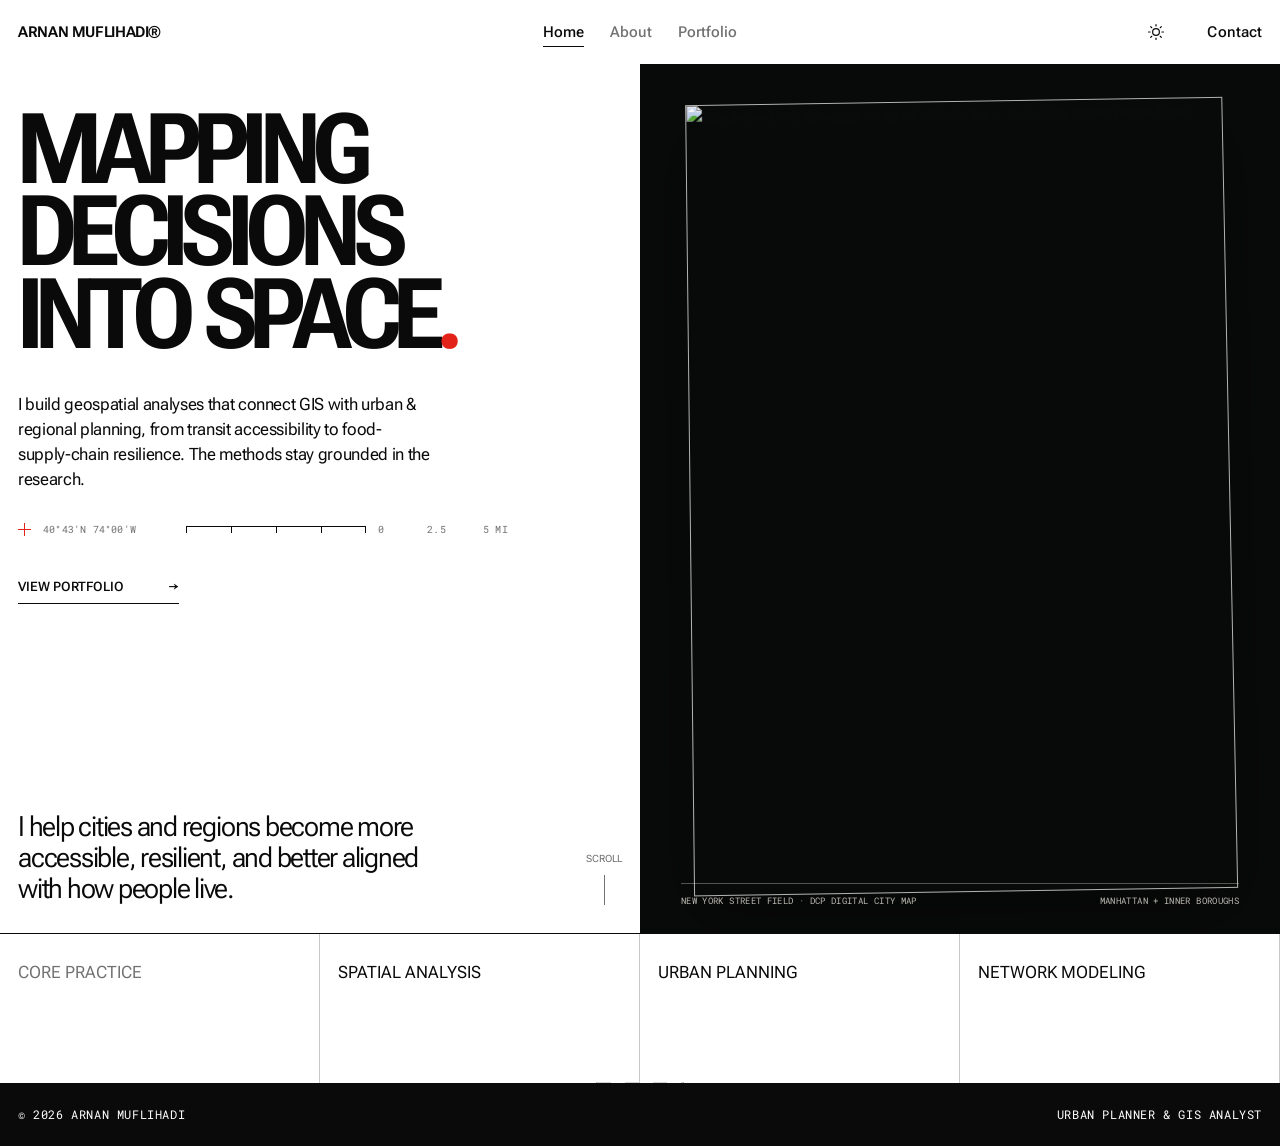
==== index.html @ 2a1d24e2 "Add evidence-led AlphaEarth food case study" ====
<!DOCTYPE html>
<html lang="en" data-theme="light">
<head>
<meta charset="UTF-8">
<meta name="viewport" content="width=device-width, initial-scale=1.0">
<title>Arnan Muflihadi, Urban Planner & GIS Analyst</title>
<meta name="description" content="Portfolio of GIS & spatial analysis for urban and regional planning, transit accessibility, food-supply-chain resilience, and road-network modeling.">
<link rel="preconnect" href="https://fonts.googleapis.com">
<link rel="preconnect" href="https://fonts.gstatic.com" crossorigin>
<link href="https://fonts.googleapis.com/css2?family=Roboto+Flex:opsz,wght@8..144,300..800&family=Roboto+Mono:wght@400;500&family=Material+Symbols+Rounded:opsz,wght,FILL,GRAD@20..48,400,0,0&display=swap" rel="stylesheet">
<script src="assets/js/theme-init.js?v=1"></script>
<link rel="stylesheet" href="assets/css/style.css?v=55">
<!-- Optional privacy-friendly analytics (no cookies). Uncomment and set your domain:
<script defer data-domain="YOURDOMAIN.com" src="https://plausible.io/js/script.js"></script>
GoatCounter alternative: <script data-goatcounter="https://YOURCODE.goatcounter.com/count" async src="//gc.zgo.at/count.js"></script>
-->
<link rel="icon" href="data:image/svg+xml,<svg xmlns='http://www.w3.org/2000/svg' viewBox='0 0 100 100'><rect width='100' height='100' rx='20' fill='%230c0c0d'/><circle cx='50' cy='50' r='16' fill='%23f4f4f3'/></svg>">
<link rel="icon" type="image/png" sizes="32x32" href="assets/favicon-32.png">
<link rel="apple-touch-icon" href="assets/apple-touch-icon.png">
<meta property="og:type" content="website">
<meta property="og:title" content="Arnan Muflihadi, Urban Planner &amp; GIS Analyst">
<meta property="og:description" content="Portfolio of GIS &amp; spatial analysis for urban and regional planning, transit accessibility, food-supply-chain resilience, and road-network modeling.">
<meta property="og:url" content="https://arnanmuflihadi.github.io/">
<meta property="og:image" content="https://arnanmuflihadi.github.io/assets/img/profile.jpg">
<meta name="twitter:card" content="summary_large_image">
<meta name="twitter:title" content="Arnan Muflihadi, Urban Planner &amp; GIS Analyst">
<meta name="twitter:description" content="Portfolio of GIS &amp; spatial analysis for urban and regional planning, transit accessibility, food-supply-chain resilience, and road-network modeling.">
<meta name="twitter:image" content="https://arnanmuflihadi.github.io/assets/img/profile.jpg">
</head>
<body class="editorial-home">
<a class="skip-link" href="#main">Skip to content</a>

<!-- ============ NAV ============ -->
<nav class="nav">
  <div class="nav__links">
    <a href="index.html" aria-current="page">Home</a>
    <a href="about.html">About</a>
    <a href="portfolio.html">Portfolio</a>
    <a href="contact.html">Contact</a>
    <button class="theme-toggle" data-theme-toggle aria-label="Toggle theme">
      <svg class="sun" viewBox="0 0 24 24" fill="none" stroke="currentColor" stroke-width="1.6"><circle cx="12" cy="12" r="4.5"/><path d="M12 2v2M12 20v2M2 12h2M20 12h2M4.9 4.9l1.4 1.4M17.7 17.7l1.4 1.4M19.1 4.9l-1.4 1.4M6.3 17.7l-1.4 1.4" stroke-linecap="round"/></svg>
      <svg class="moon" viewBox="0 0 24 24" fill="none" stroke="currentColor" stroke-width="1.6"><path d="M21 12.8A8.5 8.5 0 1 1 11.2 3a6.6 6.6 0 0 0 9.8 9.8z" stroke-linejoin="round"/></svg>
    </button>
  </div>
  <button class="nav__burger" aria-label="Menu" aria-expanded="false"><span></span><span></span><span></span></button>
</nav>

<!-- ============ HERO ============ -->
<main id="main" tabindex="-1">
  <header class="editorial-hero">
    <div class="editorial-hero__copy">
      <h1 aria-label="Mapping decisions into space">
        <span class="line-mask"><span>Mapping</span></span>
        <span class="line-mask"><span>decisions</span></span>
        <span class="line-mask"><span>into space<i>.</i></span></span>
      </h1>

      <p class="editorial-hero__intro reveal">I build geospatial analyses that connect GIS with urban &amp; regional planning, from transit accessibility to food-supply-chain resilience. The methods stay grounded in the research.</p>

      <div class="editorial-hero__meta reveal" aria-label="Location and map scale">
        <span class="editorial-hero__cross" aria-hidden="true"></span>
        <span>40°43′N 74°00′W</span>
        <span class="editorial-hero__scale" aria-hidden="true"><i></i><i></i><i></i><i></i></span>
        <span>0&nbsp;&nbsp;&nbsp;&nbsp;&nbsp;&nbsp;&nbsp;2.5&nbsp;&nbsp;&nbsp;&nbsp;&nbsp;&nbsp;5 mi</span>
      </div>

      <a href="portfolio.html" class="editorial-link reveal"><span>View portfolio</span><span aria-hidden="true">→</span></a>

      <p class="editorial-hero__statement reveal">I help cities and regions become more accessible, resilient, and better aligned with how people live.</p>
      <span class="editorial-hero__scroll" aria-hidden="true">Scroll<i></i></span>
    </div>

    <figure class="editorial-hero__media" data-parallax-media data-city-map-stage>
      <div class="city-map-frame">
        <img src="assets/img/maps/city-grid.svg" alt="Black-and-white vector map of official New York City street centerlines">
      </div>
      <figcaption><span>New York street field · DCP Digital City Map</span><span>Manhattan + inner boroughs</span></figcaption>
    </figure>
  </header>

  <section class="practice-strip" aria-label="Core practice">
    <span>Core practice</span>
    <span>Spatial analysis</span>
    <span>Urban planning</span>
    <span>Network modeling</span>
  </section>
</main>

<footer class="foot">
  <span>© <span data-year>2026</span> Arnan Muflihadi</span>
  <span>Urban Planner &amp; GIS Analyst</span>
</footer>

<script src="assets/js/main.js?v=18"></script>
</body>
</html>
---- assets/css/style.css ----
@import url("./variables.css?v=3");

/* ============================================================
   ARNAN MUFLIHADI — GEOSPATIAL PORTFOLIO
   Material 3 Expressive · vibrant project palette
   ============================================================ */

/* Design tokens live in variables.css so project accents can be reused across pages. */

/* ---------- Reset ---------- */
*, *::before, *::after { box-sizing: border-box; margin: 0; padding: 0; }
html { scroll-behavior: smooth; -webkit-text-size-adjust: 100%; }
@media (prefers-reduced-motion: reduce) { html { scroll-behavior: auto; } }

body {
  font-family: var(--font-sans);
  background: var(--paper);
  color: var(--ink);
  line-height: 1.6;
  font-size: 17px;
  font-optical-sizing: auto;
  -webkit-font-smoothing: antialiased;
  text-rendering: optimizeLegibility;
  transition: background .5s var(--emph), color .5s var(--emph);
  overflow-x: hidden;
  position: relative;
}

/* ---------- Global topographic background (theme-aware mask) ---------- */
body::before {
  content: ""; position: fixed; inset: 0; z-index: -1; pointer-events: none;
  background-color: var(--ink); opacity: .04;
  -webkit-mask: url("../img/topo.svg") center / cover no-repeat;
          mask: url("../img/topo.svg") center / cover no-repeat;
}

img { max-width: 100%; display: block; }
a { color: inherit; text-decoration: none; }
::selection { background: var(--accent); color: var(--on-accent); }

/* Material Symbols helper */
.ms {
  font-family: "Material Symbols Rounded"; font-weight: normal; font-style: normal;
  line-height: 1; letter-spacing: normal; text-transform: none; white-space: nowrap;
  display: inline-block; direction: ltr; -webkit-font-smoothing: antialiased;
  font-feature-settings: 'liga'; vertical-align: middle;
  font-variation-settings: 'FILL' 0, 'wght' 400, 'opsz' 24;
}

/* ---------- Layout helpers ---------- */
.wrap { max-width: var(--maxw); margin-inline: auto; padding-inline: var(--gutter); }
.section { padding-block: clamp(72px, 11vw, 160px); }
.divider { border: 0; border-top: 1px solid var(--line); }

/* ---------- Type ---------- */
h1, h2, h3, h4 { font-family: var(--font-display); font-weight: 700; line-height: 1.04; letter-spacing: -0.02em; font-optical-sizing: auto; }
.label {
  font-family: var(--font-mono);
  font-size: 12px; font-weight: 500;
  letter-spacing: .16em; text-transform: uppercase;
  color: var(--muted);
}
.section-head { display: flex; align-items: baseline; gap: 18px; margin-bottom: clamp(32px, 5vw, 64px); }
.section-head .idx { font-family: var(--font-mono); font-size: 13px; color: var(--accent-ink); padding-top: .5em; }
.section-title { font-size: clamp(32px, 5vw, 58px); flex: 1; letter-spacing: -0.025em; }

/* ---------- Buttons (M3) ---------- */
.btn {
  display: inline-flex; align-items: center; gap: 9px;
  font-family: var(--font-sans); font-size: 14px; font-weight: 600; letter-spacing: .01em;
  padding: 13px 24px; border-radius: var(--r-full);
  border: 1px solid transparent;
  background: var(--ink); color: var(--paper);
  cursor: pointer;
  transition: transform .35s var(--spring), background .3s var(--emph), color .3s, box-shadow .35s var(--emph), border-color .3s;
  will-change: transform;
}
.btn:hover { box-shadow: var(--e2); transform: translateY(-1px); }
.btn:active { transform: scale(.96); }
.btn .ms { font-size: 19px; }
.btn--ghost { background: transparent; color: var(--ink); border-color: var(--outline); }
.btn--ghost:hover,
.btn--ghost:focus-visible {
  background: var(--accent-soft);
  border-color: color-mix(in srgb, var(--accent) 45%, var(--outline));
  color: var(--accent-ink);
}
.btn--accent { background: var(--accent); color: var(--on-accent); }
.btn--accent:hover { background: var(--accent); filter: brightness(1.05); }
.btn .arrow { transition: transform .4s var(--spring); }
.btn:hover .arrow { transform: translateX(4px); }

.skip-link {
  position: absolute; top: -60px; left: 12px; z-index: 200;
  background: var(--ink); color: var(--paper);
  padding: 12px 20px; border-radius: var(--r-s);
  font-family: var(--font-sans); font-size: 14px; font-weight: 600;
  transition: top .2s var(--emph);
}
.skip-link:focus { top: 12px; }
.sr-only {
  position: absolute !important;
  width: 1px !important;
  height: 1px !important;
  padding: 0 !important;
  margin: -1px !important;
  overflow: hidden !important;
  clip: rect(0, 0, 0, 0) !important;
  white-space: nowrap !important;
  border: 0 !important;
}

/* ============================================================
   NAVBAR — floating pill app bar
   ============================================================ */
.nav {
  position: fixed; top: 0; left: 0; right: 0; z-index: 100;
  display: flex; align-items: center; justify-content: center;
  padding: 14px var(--gutter);
  transition: padding .4s var(--emph);
  pointer-events: none;
}
.nav__links {
  pointer-events: auto;
  display: flex; align-items: center; gap: 4px;
  padding: 6px;
  background: color-mix(in srgb, var(--surface) 82%, transparent);
  backdrop-filter: saturate(180%) blur(16px);
  -webkit-backdrop-filter: saturate(180%) blur(16px);
  border: 1px solid var(--line-soft);
  border-radius: var(--r-full);
  box-shadow: var(--e1);
  transition: box-shadow .4s var(--emph), background .4s var(--emph);
}
.nav.scrolled .nav__links { box-shadow: var(--e2); }
.nav__links a {
  font-family: var(--font-sans); font-size: 13.5px; font-weight: 500; letter-spacing: .005em;
  color: var(--ink-soft); padding: 9px 16px; border-radius: var(--r-full);
  display: inline-flex; align-items: center; min-height: 44px;
  transition: background .25s var(--emph), color .25s;
}
.nav__links a:hover { background: var(--sc-high); color: var(--ink); }
.nav__links a[aria-current="page"] { background: var(--accent-soft); color: var(--accent-ink); }

.theme-toggle {
  pointer-events: auto;
  width: 44px; height: 44px; border-radius: var(--r-full);
  border: 0; background: transparent; color: var(--ink);
  display: grid; place-items: center; cursor: pointer; margin-left: 2px;
  transition: transform .5s var(--spring), background .3s;
}
.theme-toggle:hover { background: transparent; transform: none; }
.theme-toggle svg { transition: transform .45s var(--ease); }
.theme-toggle:hover svg { transform: rotate(18deg); }
.theme-toggle svg { width: 18px; height: 18px; }
.theme-toggle .moon { display: none; }
[data-theme="dark"] .theme-toggle .sun { display: none; }
[data-theme="dark"] .theme-toggle .moon { display: block; }

.nav__burger { pointer-events: auto; display: none; flex-direction: column; gap: 5px; background: var(--surface); border: 1px solid var(--line-soft); border-radius: var(--r-full); cursor: pointer; padding: 13px; box-shadow: var(--e1); }
.nav__burger span { width: 20px; height: 2px; border-radius: 2px; background: var(--ink); transition: transform .35s var(--emph), opacity .25s; }
.nav.open .nav__burger span:nth-child(1) { transform: translateY(7px) rotate(45deg); }
.nav.open .nav__burger span:nth-child(2) { opacity: 0; }
.nav.open .nav__burger span:nth-child(3) { transform: translateY(-7px) rotate(-45deg); }

/* ============================================================
   HERO
   ============================================================ */
.hero { position: relative; min-height: 100svh; display: flex; align-items: center; padding-top: clamp(112px, 16vh, 150px); padding-bottom: clamp(70px, 10vh, 110px); overflow: hidden; }
.hero__grid {
  position: absolute; inset: 0; z-index: 0; pointer-events: none;
  background-image:
    linear-gradient(var(--line-soft) 1px, transparent 1px),
    linear-gradient(90deg, var(--line-soft) 1px, transparent 1px);
  background-size: 64px 64px;
  -webkit-mask-image: radial-gradient(ellipse 90% 70% at 70% 40%, #000 30%, transparent 78%);
          mask-image: radial-gradient(ellipse 90% 70% at 70% 40%, #000 30%, transparent 78%);
}

/* ---------- Topographic contour accents (theme-aware via mask) ---------- */
.topo {
  position: absolute; inset: 0; z-index: 0; pointer-events: none;
  background-color: var(--ink);
  -webkit-mask: url("../img/topo.svg") center / cover no-repeat;
          mask: url("../img/topo.svg") center / cover no-repeat;
}
.hero__topo { opacity: .08; }
.cshero__topo { opacity: .07; }
.contact__topo { background-color: var(--accent); opacity: .10; }
.hero .wrap { position: relative; z-index: 1; width: 100%; }
.hero__coords { font-family: var(--font-mono); font-size: 12px; color: var(--muted); letter-spacing: .06em; margin-bottom: 22px; display: flex; gap: 18px; flex-wrap: wrap; align-items: center; }
.hero__coords .ms { font-size: 16px; color: var(--accent-ink); }
.hero h1 { font-size: clamp(42px, 7.6vw, 108px); letter-spacing: -0.035em; line-height: 1; }
.hero h1 em { font-style: normal; color: var(--accent-ink); }
.hero__sub { max-width: 58ch; margin-top: 26px; font-size: clamp(16px, 1.7vw, 20px); color: var(--ink-soft); line-height: 1.55; }
.hero__roles { margin-top: 28px; display: flex; flex-wrap: wrap; gap: 10px; }
.tag {
  font-family: var(--font-mono); font-size: 12px; letter-spacing: .02em;
  padding: 8px 15px; border: 1px solid var(--outline); border-radius: var(--r-full); color: var(--ink-soft);
  background: color-mix(in srgb, var(--surface) 50%, transparent);
  transition: border-color .3s, color .3s, background .3s;
}
.tag:hover { border-color: var(--accent); color: var(--accent-ink); background: var(--accent-soft); }
.hero__cta { margin-top: 34px; display: flex; gap: 14px; flex-wrap: wrap; align-items: center; }

/* urban-planning motif: north arrow + scale bar */
.hero__plan { display: flex; align-items: center; gap: 22px; margin-top: 40px; color: var(--muted); }
.hero__north { display: flex; flex-direction: column; align-items: center; gap: 4px; font-family: var(--font-mono); font-size: 10px; letter-spacing: .2em; color: var(--ink-soft); }
.hero__north .ms { font-size: 22px; color: var(--accent-ink); }
.hero__scalebar { display: flex; flex-direction: column; gap: 5px; }
.hero__scalebar .bar { width: 132px; height: 7px; border: 1px solid var(--outline); background-image: repeating-linear-gradient(90deg, var(--ink) 0 22px, transparent 22px 44px); }
.hero__scalebar .ticks { display: flex; justify-content: space-between; font-family: var(--font-mono); font-size: 9.5px; letter-spacing: .08em; color: var(--muted); }

.hero__scroll { position: absolute; bottom: 30px; left: var(--gutter); font-family: var(--font-mono); font-size: 11px; letter-spacing: .2em; color: var(--muted); text-transform: uppercase; display: flex; align-items: center; gap: 10px; z-index: 1; }
.hero__scroll .line { width: 40px; height: 1px; background: var(--muted); position: relative; overflow: hidden; }
.hero__scroll .line::after { content:""; position:absolute; inset:0; background: var(--accent); transform: translateX(-100%); animation: slide 2.4s var(--ease) infinite; }
@keyframes slide { 50% { transform: translateX(0); } 100% { transform: translateX(100%); } }

/* ============================================================
   ABOUT / CV
   ============================================================ */
/* page hero (standalone pages — topo + accent kicker) */
.page-hero { position: relative; overflow: hidden; padding-top: clamp(120px, 16vh, 184px); padding-bottom: clamp(20px, 3.5vw, 40px); }
.page-hero .hero__grid, .page-hero .topo { z-index: 0; }
.page-hero > .wrap { position: relative; z-index: 1; }
.page-hero .label { display: inline-flex; align-items: center; gap: 8px; margin-bottom: 16px; }
.page-hero .label .ms { font-size: 16px; color: var(--accent-ink); }
.page-hero .section-title { font-size: clamp(40px, 7vw, 78px); }

/* About section sits transparent so the global topographic background shows through */
.about { background: transparent; padding-top: clamp(8px, 1.5vw, 22px); }
.cs-section__head h2 .ms { font-size: .68em; color: var(--accent-ink); margin-right: .38em; vertical-align: -0.05em; }
.about__grid { display: grid; grid-template-columns: 0.9fr 1.3fr; gap: clamp(36px, 6vw, 88px); align-items: start; }
.about__photo {
  aspect-ratio: 4/5; border-radius: var(--r-l); border: 1px solid var(--line);
  background:
    repeating-linear-gradient(45deg, var(--line-soft) 0 2px, transparent 2px 14px),
    var(--surface-2);
  display: grid; place-items: center; position: relative; overflow: hidden;
}
.about__photo img { width: 100%; height: 100%; object-fit: cover; }
.about__photo .ph { font-family: var(--font-mono); font-size: 12px; color: var(--muted); text-align: center; padding: 24px; letter-spacing: .04em; }
.about__bio p { font-size: clamp(18px, 2.2vw, 23px); line-height: 1.5; color: var(--ink); font-family: var(--font-display); font-weight: 500; letter-spacing: -0.01em; }
.about__bio p + p { margin-top: 22px; font-size: 17px; font-weight: 400; color: var(--ink-soft); letter-spacing: 0; }
.about__meta { margin-top: 36px; display: grid; grid-template-columns: 1fr 1fr; gap: 2px; background: var(--line-soft); border-radius: var(--r-m); overflow: hidden; }
.about__meta div { background: var(--surface-2); padding: 18px 20px; }
.about__meta dt { font-family: var(--font-mono); font-size: 11px; letter-spacing: .1em; text-transform: uppercase; color: var(--muted); margin-bottom: 6px; }
.about__meta dd { font-size: 15px; }
.about__cta { margin-top: 28px; display: flex; gap: 14px; flex-wrap: wrap; }
.about__side { display: flex; flex-direction: column; gap: 22px; }

.cv__group { margin-top: 32px; }
.cv__head { font-family: var(--font-mono); font-size: 12px; letter-spacing: .12em; text-transform: uppercase; color: var(--muted); padding-bottom: 10px; border-bottom: 1px solid var(--line); margin-bottom: 18px; }
.cv__item { margin-bottom: 20px; }
.cv__item:last-child { margin-bottom: 0; }
.cv__item-top { display: flex; justify-content: space-between; gap: 16px; align-items: baseline; }
.cv__role { font-size: 15.5px; font-weight: 600; letter-spacing: -.01em; }
.cv__date { font-family: var(--font-mono); font-size: 11.5px; color: var(--muted); white-space: nowrap; }
.cv__org { font-size: 13.5px; color: var(--ink-soft); margin-top: 3px; }
.cv__item p { font-size: 14.5px; color: var(--ink-soft); margin-top: 7px; line-height: 1.55; }

/* ============================================================
   WORK / PROJECT CARDS
   ============================================================ */
.work__list { display: flex; flex-direction: column; gap: clamp(28px, 4vw, 56px); }
.work__group + .work__group { margin-top: clamp(44px, 7vw, 88px); }
.work__group-head { display: flex; align-items: center; justify-content: space-between; gap: 16px; padding-bottom: 16px; margin-bottom: clamp(24px, 3.5vw, 40px); border-bottom: 1px solid var(--line); }
.work__group-head--inline { margin-top: clamp(44px, 7vw, 88px); }
.work__stack-spacer { display: none; }
.work__group-title { font-family: var(--font-display); font-size: clamp(19px, 2.6vw, 26px); font-weight: 700; letter-spacing: -0.02em; }
.work__group-count { font-family: var(--font-mono); font-size: 11.5px; letter-spacing: .1em; text-transform: uppercase; color: var(--muted); white-space: nowrap; }
.work__soon { border: 1px dashed var(--outline); border-radius: var(--r-l); padding: clamp(40px, 6vw, 76px); text-align: center; }
.work__soon .soon-label { font-family: var(--font-mono); font-size: 11.5px; letter-spacing: .16em; text-transform: uppercase; color: var(--muted); }
.work__soon h3 { font-size: clamp(20px, 3vw, 28px); margin: 14px 0 10px; }
.work__soon p { color: var(--ink-soft); max-width: 54ch; margin: 0 auto; font-size: 15px; }
.card {
  display: grid; grid-template-columns: 1.1fr 1fr; gap: 0;
  border: 1px solid var(--line-soft); border-radius: var(--r-l); overflow: hidden;
  background: var(--surface);
  box-shadow: var(--e1);
  position: relative; isolation: isolate;
  transform: translateY(var(--cy, 0)) scale(var(--cs, 1)); transform-origin: center top;
  opacity: var(--co, 1);
  transition: transform .5s var(--spring), box-shadow .5s var(--emph), border-color .3s, opacity .5s var(--ease), background .35s var(--emph);
}
.card[data-project] {
  border-color: color-mix(in srgb, var(--accent) 18%, var(--line-soft));
}
.card::before {
  content: ""; position: absolute; inset: 0; z-index: 2; pointer-events: none;
  background: radial-gradient(circle at var(--mx, 50%) var(--my, 50%), color-mix(in srgb, var(--accent) 14%, transparent), transparent 34%);
  opacity: 0; transition: opacity .35s var(--emph);
}
.card[data-project]::after {
  content: ""; position: absolute; inset: 0 auto 0 0; z-index: 3; pointer-events: none;
  width: 4px; background: linear-gradient(180deg, var(--accent), color-mix(in srgb, var(--accent) 32%, transparent));
  opacity: .72; transition: width .35s var(--emph), opacity .35s var(--emph);
}
.card:hover::before, .card:focus-visible::before { opacity: 1; }
.card:hover { --cy: -7px; box-shadow: var(--e3); border-color: var(--outline); background: color-mix(in srgb, var(--surface) 92%, var(--accent-soft)); }
.card[data-project]:hover::after,
.card[data-project]:focus-visible::after { width: 7px; opacity: .95; }
.card:nth-child(even) { grid-template-columns: 1fr 1.1fr; }
.card:nth-child(even) .card__media { order: 2; }
.card__media { overflow: hidden; position: relative; background: var(--surface-2); min-height: 320px; isolation: isolate; }
.card__media::after {
  content: ""; position: absolute; inset: 0; z-index: 1; pointer-events: none;
  background:
    linear-gradient(to top, rgba(0,0,0,.26), transparent 42%),
    linear-gradient(to right, rgba(0,0,0,.16), transparent 34%);
  opacity: .78; transition: opacity .45s var(--emph);
}
.card__media img { width: 100%; height: 100%; object-fit: cover; transition: transform 1.1s var(--ease), filter .6s; filter: grayscale(.15); }
.card:hover .card__media::after { opacity: .48; }
.card:hover .card__media:not(.card__media--animated) > img { transform: scale(1.05); filter: grayscale(0); }
.card__media-stack { position: absolute; inset: 0; z-index: 0; background: var(--surface-2); }
.card__media-stack img {
  position: absolute; inset: 0; opacity: 0;
  animation: card-crossfade 15s var(--ease) infinite;
  will-change: opacity, transform;
}
.card__media-stack img:nth-child(1) { opacity: 1; animation-delay: 0s; }
.card__media-stack img:nth-child(2) { animation-delay: 5s; }
.card__media-stack img:nth-child(3) { animation-delay: 10s; }
.card:hover .card__media--animated img { filter: grayscale(0) saturate(1.04) contrast(1.03); }
@keyframes card-crossfade {
  0%, 28% { opacity: 1; transform: scale(1.015); }
  34%, 94% { opacity: 0; transform: scale(1.07); }
  100% { opacity: 1; transform: scale(1.015); }
}
.card__media--icon { display: flex; align-items: center; justify-content: center; background: linear-gradient(135deg, var(--accent-soft), var(--surface-2)); }
.card__media--icon svg { position: relative; z-index: 2; width: clamp(72px, 9vw, 120px); height: clamp(72px, 9vw, 120px); color: var(--accent-ink); opacity: .72; transition: opacity .5s var(--ease), transform 1.1s var(--ease); }
.card:hover .card__media--icon svg { opacity: .9; transform: scale(1.05); }
.card__media .num {
  position: absolute; top: 18px; left: 18px; z-index: 3; font-family: var(--font-mono); font-size: 12px;
  background: color-mix(in srgb, var(--surface) 78%, var(--accent-soft));
  color: var(--accent-ink); border: 1px solid color-mix(in srgb, var(--accent) 22%, var(--line));
  padding: 5px 12px; border-radius: var(--r-full); letter-spacing: .06em; box-shadow: var(--e1);
}
.card__story-cue {
  position: absolute; right: 18px; bottom: 18px; z-index: 3; width: 38px; height: 54px;
  display: grid; gap: 5px; align-content: center; padding: 9px 8px;
  border: 1px solid var(--line); border-radius: var(--r-full);
  background: color-mix(in srgb, var(--surface) 88%, transparent);
  box-shadow: var(--e1); backdrop-filter: blur(12px);
}
.card__story-cue span {
  display: block; height: 3px; border-radius: var(--r-full);
  background: color-mix(in srgb, var(--ink) 52%, transparent);
  transform-origin: left center;
  transition: transform .45s var(--spring), background .35s var(--emph);
}
.card__story-cue span:nth-child(2) { width: 72%; }
.card__story-cue span:nth-child(3) { width: 88%; }
.card__story-cue span:nth-child(4) { width: 56%; }
.card:hover .card__story-cue span,
.card:focus-visible .card__story-cue span {
  background: var(--accent);
  transform: scaleX(1.22);
}
.card:hover .card__story-cue span:nth-child(2),
.card:focus-visible .card__story-cue span:nth-child(2) { transform: translateX(4px) scaleX(1.12); }
.card:hover .card__story-cue span:nth-child(3),
.card:focus-visible .card__story-cue span:nth-child(3) { transform: translateX(8px) scaleX(1.04); }
.card:hover .card__story-cue span:nth-child(4),
.card:focus-visible .card__story-cue span:nth-child(4) { transform: translateX(12px) scaleX(.96); }
.card__body { padding: clamp(26px, 3.4vw, 48px); display: flex; flex-direction: column; }
.card__body .kicker { font-family: var(--font-mono); font-size: 12px; letter-spacing: .08em; text-transform: uppercase; color: var(--accent-ink); }
.card__body h3 { font-size: clamp(24px, 3vw, 36px); margin: 16px 0; letter-spacing: -.02em; }
.card__body h3::after {
  content: ""; display: block; width: 42px; height: 3px; margin-top: 14px;
  border-radius: var(--r-full); background: var(--accent); opacity: .58;
  transition: width .35s var(--spring), opacity .3s var(--emph);
}
.card:hover .card__body h3::after,
.card:focus-visible .card__body h3::after { width: 66px; opacity: .95; }
.card__body p { color: var(--ink-soft); font-size: 16px; }
.card__tags { margin-top: auto; padding-top: 22px; display: flex; flex-wrap: wrap; gap: 7px; }
.card__tags span {
  font-family: var(--font-mono); font-size: 11px; color: var(--ink-soft);
  background: var(--surface-2); border: 1px solid var(--line-soft);
  padding: 5px 11px; border-radius: var(--r-full);
  transition: color .25s var(--emph), background .25s var(--emph), border-color .25s var(--emph), transform .35s var(--spring);
}
.card:hover .card__tags span,
.card:focus-visible .card__tags span {
  color: var(--ink);
  background: color-mix(in srgb, var(--accent-soft) 74%, var(--surface));
  border-color: color-mix(in srgb, var(--accent) 34%, var(--line));
}
.card:hover .card__tags span:nth-child(2n),
.card:focus-visible .card__tags span:nth-child(2n) { transform: translateY(-2px); }
.card__evidence {
  display: inline-flex; align-items: center; gap: 7px; align-self: flex-start;
  margin-top: 16px; padding: 7px 11px;
  border: 1px solid var(--line); border-radius: var(--r-full);
  color: var(--ink-soft); background: color-mix(in srgb, var(--surface-2) 78%, transparent);
  font-family: var(--font-mono); font-size: 11px; line-height: 1.25;
  transition: color .25s var(--emph), border-color .25s var(--emph), background .25s var(--emph), transform .35s var(--spring);
}
.card__evidence .ms { font-size: 16px; color: var(--accent-ink); }
.card:hover .card__evidence,
.card:focus-visible .card__evidence {
  color: var(--ink); border-color: color-mix(in srgb, var(--accent) 36%, var(--line));
  background: color-mix(in srgb, var(--accent-soft) 58%, var(--surface));
  transform: translateY(-2px);
}
.card__link { margin-top: 22px; font-family: var(--font-sans); font-weight: 600; font-size: 14px; letter-spacing: .01em; color: var(--accent-ink); display: inline-flex; align-items: center; gap: 8px; }
.card__link .arrow { transition: transform .4s var(--spring); }
.card:hover .card__link .arrow { transform: translateX(5px); }
.card[aria-label*="scrollytelling"] .card__link::after {
  content: ""; width: 13px; height: 21px; margin-left: 2px;
  border: 1px solid currentColor; border-radius: var(--r-full);
  background: radial-gradient(circle at 50% 6px, currentColor 0 2px, transparent 2.4px);
  opacity: .72; transform: translateY(0);
  animation: card-scroll-cue 1.45s var(--emph) infinite;
  transition: opacity .25s var(--emph), transform .35s var(--spring);
}
.card:hover .card__link::after,
.card:focus-visible .card__link::after { opacity: 1; transform: translateY(2px); }
@keyframes card-scroll-cue {
  0%, 100% { background-position: 0 0; }
  50% { background-position: 0 5px; }
}

/* ============================================================
   CONTACT / FOOTER
   ============================================================ */
.contact { background: var(--ink); color: var(--paper); position: relative; overflow: hidden; }
.contact > .wrap { position: relative; z-index: 1; }
[data-theme="dark"] .contact { background: var(--surface); border-top: 1px solid var(--line); }
.contact .label { color: color-mix(in srgb, var(--paper) 55%, transparent); }
[data-theme="dark"] .contact .label { color: var(--muted); }
.contact h1, .contact h2 { font-size: clamp(34px, 7vw, 86px); color: var(--paper); margin: 14px 0 30px; letter-spacing: -.03em; }
[data-theme="dark"] .contact h1, .contact h2 { color: var(--ink); }
.contact__links { margin-top: 48px; display: flex; gap: 14px; flex-wrap: wrap; }
.contact__links a { font-family: var(--font-sans); font-weight: 500; font-size: 14px; letter-spacing: .01em; color: color-mix(in srgb, var(--paper) 82%, transparent); display: inline-flex; gap: 8px; align-items: center; padding: 10px 18px; border: 1px solid color-mix(in srgb, var(--paper) 28%, transparent); border-radius: var(--r-full); transition: color .3s, background .3s, border-color .3s; }
[data-theme="dark"] .contact__links a { color: var(--ink-soft); border-color: var(--outline); }
.contact__links a .ms { font-size: 18px; }
.contact__links a:hover { color: var(--ink); background: var(--paper); border-color: var(--paper); }
[data-theme="dark"] .contact__links a:hover { color: var(--on-accent); background: var(--accent); border-color: var(--accent); }
/* contact form (contact band is dark in both themes -> fixed light colors) */
.contact__form { margin-top: 44px; display: grid; gap: 14px; max-width: 540px; }
.contact__form .field { display: grid; gap: 6px; }
.contact__form label {
  font-family: var(--font-mono); font-size: 11.5px; font-weight: 500;
  letter-spacing: .1em; text-transform: uppercase;
  color: rgba(255,255,255,.62);
}
.contact__form .req { color: var(--accent); }
.contact__form input, .contact__form textarea {
  font-family: var(--font-sans); font-size: 15px; padding: 15px 18px; width: 100%;
  color: #f4f4f3; background: color-mix(in srgb, #ffffff 8%, transparent); resize: vertical;
  border: 1px solid rgba(255,255,255,.18); border-radius: var(--r-s);
  transition: border-color .3s, background .3s;
}
.contact__form input::placeholder, .contact__form textarea::placeholder { color: rgba(255,255,255,.5); }
.contact__form input:focus, .contact__form textarea:focus { border-color: var(--accent); background: color-mix(in srgb, #ffffff 12%, transparent); }
.contact__submit { justify-self: start; margin-top: 2px; background: var(--accent); color: var(--on-accent); border: 1px solid var(--accent); }
.contact__submit:disabled { opacity: .6; cursor: default; }
.contact__status { font-size: 13.5px; min-height: 1.4em; }
.contact__status[data-state="error"] { color: #ff9a8f; }
.contact__status[data-state="success"] { color: #86d78f; }
.contact__submit:hover { filter: brightness(1.06); }
.foot { padding: 28px var(--gutter); display: flex; justify-content: space-between; align-items: center; flex-wrap: wrap; gap: 12px; font-family: var(--font-mono); font-size: 12px; color: var(--muted); border-top: 1px solid var(--line); position: relative; }
.foot::after { content: ""; position: absolute; left: 50%; top: -1px; transform: translateX(-50%); width: 88px; height: 6px; border: 1px solid var(--line); border-top: 0; background-image: repeating-linear-gradient(90deg, var(--line) 0 14px, transparent 14px 28px); opacity: .8; }

/* ============================================================
   PROJECT (case study) PAGE
   ============================================================ */
.cs-hero { padding-top: clamp(130px, 18vw, 200px); padding-bottom: clamp(40px, 6vw, 80px); position: relative; overflow: hidden; }
.cs-hero::after {
  content: ""; position: absolute; left: var(--gutter); right: var(--gutter); bottom: 0;
  height: 3px; border-radius: var(--r-full);
  background: linear-gradient(90deg, var(--accent), color-mix(in srgb, var(--accent) 28%, transparent), transparent);
  opacity: .72; pointer-events: none;
}
.cs-hero > *:not(.topo) { position: relative; z-index: 1; }
.cs-hero .back {
  font-family: var(--font-mono); font-size: 13px; color: var(--muted); display: inline-flex; gap: 8px; align-items: center;
  margin-bottom: 36px; padding: 7px 11px 7px 0; border-radius: var(--r-full);
  transition: color .3s, gap .3s, background .3s, padding .3s;
}
.cs-hero .back:hover,
.cs-hero .back:focus-visible {
  color: var(--accent-ink); gap: 12px; padding-left: 11px; background: var(--accent-soft);
}
.cs-hero h1 { font-size: clamp(36px, 6.5vw, 82px); max-width: 16ch; letter-spacing: -.03em; }
.cs-hero .lede { max-width: 62ch; margin-top: 26px; font-size: clamp(18px, 2.2vw, 22px); color: var(--ink-soft); font-family: var(--font-display); font-weight: 500; line-height: 1.5; }
.cs-meta {
  display: grid; grid-template-columns: repeat(3, 1fr); gap: 1px;
  background: color-mix(in srgb, var(--accent) 18%, var(--line-soft));
  border: 1px solid color-mix(in srgb, var(--accent) 18%, var(--line-soft));
  border-radius: var(--r-m); overflow: hidden; margin-top: 52px; box-shadow: var(--e1);
}
.cs-meta div { background: color-mix(in srgb, var(--surface-2) 88%, var(--accent-soft)); padding: 20px; }
.cs-meta dt { font-family: var(--font-mono); font-size: 11px; letter-spacing: .1em; text-transform: uppercase; color: var(--accent-ink); margin-bottom: 8px; }
.cs-meta dd { font-size: 14px; line-height: 1.45; }

.cs-section { padding-block: clamp(50px, 7vw, 96px); border-top: 1px solid color-mix(in srgb, var(--accent) 18%, var(--line)); }
.cs-section__head { margin-bottom: clamp(28px, 4vw, 44px); }
.cs-section__head .idx { display: block; font-family: var(--font-mono); font-size: 12.5px; color: var(--accent-ink); letter-spacing: .12em; margin-bottom: 14px; }
.cs-section__head h2 { font-size: clamp(28px, 4vw, 46px); max-width: 24ch; letter-spacing: -.02em; }
.cs-prose { max-width: 72ch; margin-left: 0; }
.cs-prose.full { max-width: none; }
.cs-prose p { color: var(--ink-soft); margin-bottom: 18px; font-size: 17px; }
.cs-prose strong { color: var(--ink); font-weight: 600; }
.cs-prose ul { list-style: none; margin: 18px 0; }
.cs-prose li { position: relative; padding-left: 26px; margin-bottom: 12px; color: var(--ink-soft); }
.cs-prose li::before { content: ""; position: absolute; left: 0; top: 10px; width: 8px; height: 8px; border-radius: 2px; background: var(--accent); }

/* case-study guidance, collapsibles, and term definitions */
.read-progress {
  position: fixed; left: 0; right: 0; top: 0; z-index: 120;
  height: 3px; pointer-events: none; background: color-mix(in srgb, var(--ink) 8%, transparent);
}
.read-progress span {
  display: block; height: 100%; transform: scaleX(0); transform-origin: left center;
  background: var(--accent); transition: transform .12s linear;
}
.case-progress {
  position: fixed; right: clamp(12px, 2.2vw, 28px); top: 50%; z-index: 80;
  transform: translateY(-50%); display: grid; gap: 8px; padding: 8px;
  border: 1px solid var(--line-soft); border-radius: var(--r-full);
  background: color-mix(in srgb, var(--surface) 76%, transparent);
  box-shadow: var(--e1); backdrop-filter: blur(16px);
}
.case-progress a {
  position: relative; width: 12px; height: 12px; border-radius: var(--r-full);
  display: grid; place-items: center; color: var(--muted);
}
.case-progress a span {
  width: 6px; height: 6px; border-radius: var(--r-full);
  background: currentColor; transform: scale(.82);
  transition: transform .28s var(--spring), background .28s var(--emph);
}
.case-progress a.is-active { color: var(--accent); }
.case-progress a.is-active span { transform: scale(1.5); }
.case-progress a em {
  position: absolute; right: 22px; top: 50%; transform: translate(4px, -50%);
  white-space: nowrap; pointer-events: none; opacity: 0;
  padding: 5px 8px; border: 1px solid var(--line-soft); border-radius: var(--r-full);
  background: var(--surface); color: var(--ink-soft); box-shadow: var(--e1);
  font-family: var(--font-mono); font-size: 10.5px; font-style: normal; letter-spacing: .04em;
  transition: opacity .22s var(--emph), transform .22s var(--emph);
}
.case-progress a:hover em,
.case-progress a:focus-visible em { opacity: 1; transform: translate(0, -50%); }
.method-callout {
  max-width: 82ch; margin: -4px 0 24px;
  display: grid; grid-template-columns: auto 1fr; gap: 14px;
  padding: clamp(16px, 2.5vw, 22px); border: 1px solid color-mix(in srgb, var(--accent) 20%, var(--line-soft));
  border-radius: var(--r-m); background: color-mix(in srgb, var(--surface) 84%, var(--accent-soft));
  box-shadow: var(--e1);
}
.method-callout .ms {
  width: 38px; height: 38px; border-radius: var(--r-full); display: grid; place-items: center;
  background: var(--accent-soft); color: var(--accent-ink); font-size: 21px;
}
.method-callout b { display: block; font-size: 14px; line-height: 1.2; margin-bottom: 4px; color: var(--ink); }
.method-callout p { color: var(--ink-soft); font-size: 14.5px; line-height: 1.55; margin: 0; }
.method-fold {
  border: 1px solid var(--line-soft); border-radius: var(--r-m);
  background: color-mix(in srgb, var(--surface) 88%, transparent);
  box-shadow: var(--e1); overflow: clip; margin-bottom: 12px;
  opacity: 0; transform: translateY(10px);
  animation: fold-in .48s var(--emph) forwards;
  animation-delay: calc(var(--fold-index, 0) * 42ms);
}
@keyframes fold-in { to { opacity: 1; transform: translateY(0); } }
.method-fold summary {
  display: grid; grid-template-columns: minmax(0, 1fr) auto; gap: 6px 14px;
  align-items: center; cursor: pointer; list-style: none; padding: 16px 18px;
}
.method-fold summary::-webkit-details-marker { display: none; }
.method-fold__title {
  color: var(--ink); font-family: var(--font-display); font-weight: 720;
  font-size: 17px; line-height: 1.2; letter-spacing: 0;
}
.method-fold__summary {
  grid-column: 1 / 2; color: var(--ink-soft); font-size: 13.5px; line-height: 1.45;
}
.method-fold__icon {
  grid-row: 1 / span 2; grid-column: 2;
  width: 32px; height: 32px; border-radius: var(--r-full); display: grid; place-items: center;
  background: var(--surface-2); color: var(--accent-ink);
  font-family: "Material Symbols Rounded"; font-size: 20px;
  transition: transform .28s var(--spring), background .28s var(--emph);
}
.method-fold[open] .method-fold__icon { transform: rotate(180deg); background: var(--accent-soft); }
.method-fold__body {
  padding: 0 18px 18px; border-top: 1px solid var(--line-soft);
  background: color-mix(in srgb, var(--surface) 72%, transparent);
}
.method-fold__body > :first-child { margin-top: 16px; }
.term-tip {
  display: inline; border-bottom: 1px dashed color-mix(in srgb, var(--accent) 68%, var(--line));
  color: var(--ink); font-weight: 650; cursor: help;
  text-decoration: none; text-underline-offset: 3px;
}
.term-tip:hover, .term-tip:focus-visible, .term-tip[aria-expanded="true"] {
  color: var(--accent-ink); outline: none; border-bottom-style: solid;
}
.term-popover {
  position: fixed; z-index: 1001; padding: 12px 13px;
  border: 1px solid var(--line); border-radius: var(--r-s);
  background: color-mix(in srgb, var(--surface) 96%, transparent);
  box-shadow: var(--e3); backdrop-filter: blur(16px);
  color: var(--ink-soft); font-size: 13px; line-height: 1.45;
}
.term-popover strong {
  display: block; margin-bottom: 4px; color: var(--ink);
  font-family: var(--font-mono); font-size: 11px; letter-spacing: .08em; text-transform: uppercase;
}
.term-popover span { display: block; }
@media (max-width: 980px) {
  .case-progress { display: none; }
  .read-progress { top: auto; bottom: 0; }
}
@media (max-width: 620px) {
  .method-callout { grid-template-columns: 1fr; }
  .method-callout .ms { width: 34px; height: 34px; }
  .method-fold summary { padding: 14px 15px; }
  .method-fold__summary { grid-column: 1 / -1; }
  .method-fold__icon { grid-row: 1; align-self: start; }
}
@media (prefers-reduced-motion: reduce) {
  .read-progress span,
  .case-progress a span,
  .case-progress a em,
  .method-fold,
  .method-fold__icon,
  .term-popover,
  .card::before {
    animation: none; transition: none;
  }
  .method-fold { opacity: 1; transform: none; }
}

/* detailed entry list (education, publications) */
.entries { display: flex; flex-direction: column; }
.entry { padding: 22px 0; border-bottom: 1px solid var(--line); }
.entry:first-child { padding-top: 0; }
.entry:last-child { padding-bottom: 0; border-bottom: 0; }
.entry__meta { display: block; font-family: var(--font-mono); font-size: 12px; letter-spacing: .06em; text-transform: uppercase; color: var(--muted); margin-bottom: 8px; }
.entry h3 { font-size: 19px; letter-spacing: -.01em; margin-bottom: 8px; }
.entry p { font-size: 15.5px; color: var(--ink-soft); line-height: 1.65; }
.entry p + p { margin-top: 10px; }

/* references / bibliography */
.cs-refs { max-width: 84ch; margin-left: auto; }
.cs-refs.full { max-width: none; margin-left: 0; }
.cs-refs__sub { font-family: var(--font-mono); font-size: 11.5px; letter-spacing: .1em; text-transform: uppercase; color: var(--muted); margin: 26px 0 14px; }
.cs-refs p { font-size: 13.5px; color: var(--ink-soft); line-height: 1.5; padding-left: 26px; text-indent: -26px; margin-bottom: 11px; }
.cs-refs p em { font-style: italic; }

/* literature map / citation network */
.literature-map {
  display: grid; grid-template-columns: 1fr;
  gap: clamp(24px, 4vw, 52px); align-items: start;
  scroll-margin-top: 154px;
}
.literature-map__loading,
.literature-map__fallback {
  padding: 18px 20px; border: 1px solid var(--line-soft); border-radius: var(--r-m);
  background: var(--surface-2); color: var(--ink-soft); font-size: 14px;
}
.literature-map__intro {
  position: static;
  padding: clamp(18px, 3vw, 26px);
  border: 1px solid var(--line-soft); border-radius: var(--r-l);
  background: color-mix(in srgb, var(--surface) 90%, transparent);
  box-shadow: var(--e1);
  display: grid; grid-template-columns: minmax(0, 1fr) minmax(300px, .42fr);
  gap: clamp(18px, 3vw, 34px); align-items: start;
}
.literature-map__eyebrow {
  display: inline-flex; align-items: center; gap: 8px; margin-bottom: 10px;
  font-family: var(--font-mono); font-size: 11px; letter-spacing: .1em;
  text-transform: uppercase; color: var(--accent-ink);
}
.literature-map__eyebrow::before { content: ""; width: 7px; height: 7px; border-radius: 50%; background: var(--accent); }
.literature-map h3 {
  font-size: clamp(24px, 3vw, 36px); letter-spacing: 0; margin-bottom: 10px;
}
.literature-map p { color: var(--ink-soft); font-size: 15px; line-height: 1.6; }
.literature-map__metrics {
  display: flex; flex-wrap: wrap; gap: 8px; margin-top: 16px;
}
.literature-map__metrics span {
  display: inline-flex; align-items: baseline; gap: 6px;
  padding: 7px 10px; border: 1px solid var(--line-soft); border-radius: var(--r-full);
  background: color-mix(in srgb, var(--surface-2) 72%, transparent);
  color: var(--ink-soft); font-family: var(--font-mono); font-size: 10.5px;
}
.literature-map__metrics b {
  color: var(--accent-ink); font-size: 13px;
}
.literature-map__legend {
  display: flex; flex-wrap: wrap; gap: 8px; margin-top: 18px;
}
.literature-map__legend-item {
  appearance: none; border: 1px solid var(--line); border-radius: var(--r-full);
  display: inline-flex; align-items: center; gap: 7px; padding: 6px 9px;
  background: var(--surface); color: var(--ink-soft); cursor: pointer;
  font-family: var(--font-mono); font-size: 10.5px; line-height: 1.2; letter-spacing: .03em;
  transition: color .25s var(--emph), border-color .25s var(--emph), background .25s var(--emph);
}
.literature-map__legend-item:hover,
.literature-map__legend-item:focus-visible,
.literature-map__legend-item.is-locked {
  color: var(--ink); border-color: color-mix(in srgb, var(--cat-color, var(--accent)) 50%, var(--line));
  background: color-mix(in srgb, var(--surface) 86%, var(--cat-color, var(--accent)) 14%);
  outline: none;
}
.literature-map__legend-item.is-locked {
  border-color: var(--cat-color, var(--accent));
  background: color-mix(in srgb, var(--surface) 74%, var(--cat-color, var(--accent)) 26%);
}
.literature-map__legend-item i {
  width: 10px; height: 10px; flex: 0 0 auto;
  background: var(--cat-color, var(--accent));
  box-shadow: 0 0 0 3px color-mix(in srgb, var(--cat-color, var(--accent)) 16%, transparent);
}
.literature-map__legend-item[data-shape="circle"] i { border-radius: 50%; }
.literature-map__legend-item[data-shape="square"] i { border-radius: 3px; }
.literature-map__legend-item[data-shape="diamond"] i { transform: rotate(45deg); border-radius: 2px; }
.literature-map__legend-item[data-shape="hex"] i { clip-path: polygon(25% 4%, 75% 4%, 100% 50%, 75% 96%, 25% 96%, 0 50%); }
.literature-map__legend-item[data-shape="pill"] i { width: 18px; border-radius: var(--r-full); }
.literature-map__detail {
  margin-top: 0; padding: 15px 16px;
  border: 1px solid var(--line-soft); border-radius: var(--r-m);
  background: var(--surface-2);
}
.literature-map__detail-kicker {
  display: block; margin-bottom: 7px; color: var(--accent-ink);
  font-family: var(--font-mono); font-size: 10.5px; letter-spacing: .08em;
  text-transform: uppercase;
}
.literature-map__detail h4 { font-size: 18px; line-height: 1.18; letter-spacing: 0; margin-bottom: 8px; }
.literature-map__detail p { font-size: 13.5px; margin-bottom: 12px; }
.literature-map__detail dl { display: grid; grid-template-columns: 1fr 1fr; gap: 10px; }
.literature-map__detail dt {
  font-family: var(--font-mono); font-size: 10px; letter-spacing: .08em;
  color: var(--muted); text-transform: uppercase;
}
.literature-map__detail dd { color: var(--ink-soft); font-size: 12.5px; line-height: 1.35; margin-top: 2px; }
.literature-map__detail a {
  display: inline-flex; margin-top: 12px;
  font-size: 13px; font-weight: 650; color: var(--accent-ink);
}
.literature-map__story {
  min-width: 0; display: grid; grid-template-columns: minmax(0, 1fr) minmax(230px, .26fr);
  gap: clamp(18px, 2.5vw, 28px); align-items: start;
}
.literature-map__graphic {
  position: sticky; top: clamp(88px, 11vh, 126px);
  min-width: 0; overflow-x: auto; padding-bottom: 10px;
  scrollbar-color: var(--line) transparent;
}
.literature-map__status {
  display: grid; grid-template-columns: auto 1fr auto; align-items: center; gap: 12px;
  margin-bottom: 10px; color: var(--muted);
  font-family: var(--font-mono); font-size: 11px; letter-spacing: .08em;
  text-transform: uppercase;
}
.literature-map__status em {
  justify-self: center; color: color-mix(in srgb, var(--muted) 82%, transparent);
  font-style: normal; font-size: 10px; letter-spacing: .06em;
}
.literature-map__status button {
  appearance: none; border: 1px solid var(--line); border-radius: var(--r-full);
  background: var(--surface); color: var(--ink-soft); cursor: pointer;
  padding: 5px 10px; font-family: var(--font-mono); font-size: 10px; letter-spacing: .04em;
}
.literature-map__status button:hover,
.literature-map__status button:focus-visible { color: var(--ink); border-color: var(--outline); outline: none; }
.literature-map__svg {
  display: block; width: 100%; min-width: 760px; height: auto;
  border: 1px solid var(--line-soft); border-radius: var(--r-l);
  box-shadow: var(--e2); background: var(--surface-2);
}
.literature-map__plot-bg { fill: var(--surface-2); }
.literature-map__center-halo circle {
  fill: none; stroke: color-mix(in srgb, var(--accent) 16%, transparent);
  stroke-width: 1; stroke-dasharray: 2 9;
}
.literature-map__cluster-label {
  opacity: 0; transition: opacity .45s var(--emph) var(--delay, 0s);
}
.literature-map__cluster-label.is-visible { opacity: 1; }
.literature-map__cluster-label circle {
  fill: color-mix(in srgb, var(--cat-color, var(--accent)) 8%, transparent);
  stroke: color-mix(in srgb, var(--cat-color, var(--accent)) 20%, transparent);
  stroke-dasharray: 3 6;
}
.literature-map__cluster-label text {
  fill: var(--muted); font-family: var(--font-mono); font-size: 12px;
  text-anchor: middle; text-transform: uppercase; letter-spacing: .08em;
}
.literature-map__edge-group {
  opacity: 0; transition: opacity .5s var(--emph) var(--delay, 0s);
}
.literature-map__edge-group.is-visible { opacity: .48; }
.literature-map__edge {
  fill: none; stroke: color-mix(in srgb, var(--ink) 34%, transparent);
  stroke-width: 1; stroke-linecap: round; vector-effect: non-scaling-stroke;
}
.literature-map__edge-label {
  opacity: 0; fill: var(--ink-soft); paint-order: stroke;
  stroke: var(--surface-2); stroke-width: 4px; stroke-linejoin: round;
  font-family: var(--font-mono); font-size: 11px; text-anchor: middle;
  transition: opacity .3s var(--emph);
}
.literature-map[data-phase="6"] .literature-map__edge-group.is-visible .literature-map__edge-label,
.literature-map__edge-group.is-related .literature-map__edge-label { opacity: .86; }
.literature-map__center circle {
  fill: color-mix(in srgb, var(--surface) 88%, var(--accent-soft));
  stroke: color-mix(in srgb, var(--accent) 42%, var(--line));
  stroke-width: 1.4; filter: drop-shadow(0 5px 12px rgba(0,0,0,.12));
}
.literature-map__center text {
  fill: var(--ink); font-family: var(--font-mono); font-size: 13px;
  font-weight: 700; text-anchor: middle; text-transform: uppercase; letter-spacing: .05em;
}
.literature-map__node {
  opacity: 0; cursor: pointer; transform-box: fill-box; transform-origin: center;
  transition: opacity .45s var(--emph) var(--delay, 0s), transform .5s var(--spring), filter .25s var(--emph);
}
.literature-map__node.is-visible { opacity: 1; }
.literature-map__node circle {
  fill: color-mix(in srgb, var(--cat-color, var(--accent)) 86%, var(--surface));
  stroke: var(--surface); stroke-width: 3;
  filter: drop-shadow(0 4px 10px rgba(0,0,0,.18));
}
.literature-map__node text {
  fill: var(--ink); font-family: var(--font-mono); font-size: 11px;
  font-weight: 700; text-anchor: middle; paint-order: stroke;
  stroke: color-mix(in srgb, var(--surface-2) 94%, transparent); stroke-width: 5px;
  stroke-linejoin: round;
}
.literature-map__node:hover,
.literature-map__node:focus-visible,
.literature-map__node.is-selected {
  outline: none; transform: scale(1.08); filter: drop-shadow(0 8px 20px rgba(0,0,0,.18));
}
.literature-map__node:focus-visible circle { stroke: var(--accent); stroke-width: 4; }
.literature-map.is-filtered .literature-map__node.is-muted,
.literature-map.is-filtered .literature-map__edge-group.is-muted { opacity: .14; }
.literature-map.is-filtered .literature-map__node.is-related { opacity: .72; }
.literature-map.is-filtered .literature-map__edge-group.is-related { opacity: .9; }
.literature-map.is-filtered .literature-map__edge-group.is-related .literature-map__edge {
  stroke: var(--accent-ink); stroke-width: 1.6;
}
.literature-map__steps { display: grid; gap: 12px; }
.literature-map__step {
  padding: 14px 15px; border: 1px solid var(--line-soft); border-radius: var(--r-m);
  background: color-mix(in srgb, var(--surface) 86%, transparent);
  opacity: .62; transform: translateY(8px);
  transition: opacity .35s var(--emph), transform .45s var(--spring), border-color .25s var(--emph), background .25s var(--emph);
}
.literature-map.is-visible .literature-map__step { transform: translateY(0); transition-delay: var(--delay, 0s); }
.literature-map__step.is-active {
  opacity: 1; border-color: color-mix(in srgb, var(--accent) 36%, var(--line));
  background: color-mix(in srgb, var(--surface) 76%, var(--accent-soft));
}
.literature-map__step span {
  display: block; margin-bottom: 7px; color: var(--accent-ink);
  font-family: var(--font-mono); font-size: 10.5px; letter-spacing: .08em;
}
.literature-map__step h4 { font-size: 15px; letter-spacing: 0; margin-bottom: 5px; }
.literature-map__step p { font-size: 13px; line-height: 1.45; margin: 0; }
.literature-map__fallback {
  grid-column: 1 / -1; margin-top: 12px; padding: clamp(18px, 3vw, 24px);
  border: 1px solid var(--line-soft); border-radius: var(--r-l);
  background: color-mix(in srgb, var(--surface) 78%, transparent);
}
.literature-map__fallback h4 { font-size: 18px; letter-spacing: 0; margin-bottom: 12px; }
.literature-map__fallback p { font-size: 13.5px; margin-bottom: 9px; }
.literature-map__fallback span { color: var(--muted); }
@media (max-width: 820px) {
  .literature-map__intro { grid-template-columns: 1fr; }
  .literature-map__story { grid-template-columns: 1fr; }
  .literature-map__graphic { position: static; }
  .literature-map__svg { min-width: 720px; border-radius: var(--r-m); }
  .literature-map__status { grid-template-columns: 1fr auto; }
  .literature-map__status em { grid-column: 1 / -1; justify-self: start; }
}
@media (max-width: 620px) {
  .literature-map__intro { padding: 18px; border-radius: var(--r-m); }
  .literature-map__detail dl { grid-template-columns: 1fr; }
  .literature-map__svg { min-width: 700px; }
  .literature-map__fallback { border-radius: var(--r-m); }
}
@media (prefers-reduced-motion: reduce) {
  .literature-map__cluster-label,
  .literature-map__edge-group,
  .literature-map__edge-label,
  .literature-map__node,
  .literature-map__step,
  .card__media-stack img,
  .card[aria-label*="scrollytelling"] .card__link::after {
    animation: none;
    transition: none;
  }
  .literature-map__cluster-label,
  .literature-map__edge-group,
  .literature-map__node { opacity: 1; transform: none; }
  .literature-map__edge-label { opacity: .72; }
  .literature-map__step { opacity: 1; transform: none; }
  .card__media-stack img { opacity: 0; transform: none; }
  .card__media-stack img:first-child { opacity: 1; }
}

/* code/formula block */
.formula { font-family: var(--font-mono); font-size: 13.5px; line-height: 1.8; background: var(--surface-2); border: 1px solid var(--line-soft); border-radius: var(--r-m); padding: 22px 24px; overflow-x: auto; color: var(--ink); margin: 22px 0; white-space: pre; }

/* stat callouts */
.stats { display: grid; grid-template-columns: repeat(4, 1fr); gap: 2px; background: var(--line-soft); border-radius: var(--r-m); overflow: hidden; margin: 10px 0 6px; }
.stat { background: var(--surface-2); padding: clamp(20px, 3vw, 34px); }
.stat .v { font-family: var(--font-display); font-weight: 700; font-size: clamp(30px, 5vw, 52px); line-height: 1; letter-spacing: -.03em; color: var(--accent-ink); }
.stat .k { font-family: var(--font-mono); font-size: 11.5px; letter-spacing: .05em; text-transform: uppercase; color: var(--muted); margin-top: 12px; }

/* data table */
.dtable { width: 100%; border-collapse: collapse; margin: 22px 0; font-size: 14.5px; }
.dtable th, .dtable td { text-align: left; padding: 12px 14px; border-bottom: 1px solid var(--line); }
.dtable th { font-family: var(--font-mono); font-size: 11px; letter-spacing: .06em; text-transform: uppercase; color: var(--muted); font-weight: 500; }
.dtable td.num, .dtable th.num { text-align: right; font-variant-numeric: tabular-nums; }
.dtable tr:last-child td { border-bottom: 0; }
@media (max-width: 620px) {
  .dtable { table-layout: fixed; max-width: 100%; min-width: 0; font-size: 12.5px; }
  .dtable th, .dtable td { padding: 10px 8px; overflow-wrap: anywhere; word-break: normal; }
}

/* ============================================================
   SCROLLYTELLING — pinned stat panel + stepped findings
   ============================================================ */
.scrolly { display: grid; grid-template-columns: minmax(0, 320px) 1fr; gap: clamp(24px, 4vw, 56px); margin: 28px 0 8px; align-items: start; }
.scrolly__sticky { position: sticky; top: 96px; }
.scrolly__visual {
  background: var(--surface-2); border: 1px solid var(--line-soft); border-radius: var(--r-l);
  padding: clamp(24px, 3vw, 34px); box-shadow: var(--e1); overflow: hidden;
}
.scrolly__num {
  font-family: var(--font-display); font-weight: 700; letter-spacing: -.03em; line-height: 1;
  font-size: clamp(34px, 4.2vw, 52px); color: var(--accent-ink);
  transition: opacity .35s var(--ease), transform .35s var(--ease);
}
.scrolly__label {
  font-family: var(--font-mono); font-size: 11.5px; letter-spacing: .05em; text-transform: uppercase;
  color: var(--muted); margin-top: 14px; transition: opacity .35s var(--ease) .05s;
}
.scrolly__visual.is-swapping .scrolly__num,
.scrolly__visual.is-swapping .scrolly__label { opacity: 0; transform: translateY(6px); }
.scrolly__progress { display: flex; gap: 6px; margin-top: 22px; }
.scrolly__progress span { height: 3px; flex: 1; border-radius: var(--r-full); background: var(--line); transition: background .3s; }
.scrolly__progress span.is-active { background: var(--accent-ink); }
.scrolly__steps { display: flex; flex-direction: column; gap: clamp(48px, 8vw, 96px); padding: 4px 0; }
.scrolly__step {
  padding-left: 20px; border-left: 2px solid var(--line); opacity: .38; transition: opacity .4s var(--ease), border-color .4s var(--ease);
}
.scrolly__step.is-active { opacity: 1; border-color: var(--accent-ink); }
.scrolly__step-idx {
  display: block; font-family: var(--font-mono); font-size: 11px; letter-spacing: .08em; color: var(--accent-ink);
  margin-bottom: 8px;
}
.scrolly__step p { font-size: clamp(15px, 1.6vw, 17.5px); line-height: 1.6; max-width: 62ch; }
@media (max-width: 760px) {
  .scrolly { grid-template-columns: 1fr; }
  .scrolly__sticky { position: static; margin-bottom: 8px; }
}
@media (prefers-reduced-motion: reduce) {
  .scrolly__num, .scrolly__label { transition: none; }
  .scrolly__step { transition: none; opacity: 1; }
}
.dtable strong { color: var(--ink); }

/* figures / gallery */
.figure { margin: 28px 0; }
.figure__frame { border: 1px solid var(--line-soft); border-radius: var(--r-m); overflow: hidden; background: var(--surface-2); cursor: zoom-in; position: relative; box-shadow: var(--e1); }
.figure__frame img { width: 100%; height: auto; transition: transform .9s var(--ease); }
.figure__frame:hover img { transform: scale(1.02); }
.figure__frame::after { content: "open_in_full"; font-family: "Material Symbols Rounded"; font-size: 16px; position: absolute; bottom: 12px; right: 12px; background: color-mix(in srgb, var(--surface) 88%, transparent); backdrop-filter: blur(6px); color: var(--ink); padding: 7px; border-radius: var(--r-full); opacity: 0; transition: opacity .3s; box-shadow: var(--e1); }
.figure__frame:hover::after { opacity: 1; }
.figure figcaption { font-family: var(--font-mono); font-size: 12.5px; color: var(--muted); margin-top: 12px; line-height: 1.5; max-width: 80ch; }
.fig-grid { display: grid; grid-template-columns: 1fr 1fr; gap: 24px; }

/* Transit scrollytelling: data-driven accessibility layers */
.transit-scrolly { margin: clamp(42px, 7vw, 86px) 0 clamp(50px, 7vw, 92px); }
.scrolly-static-head {
  max-width: 76ch; margin-bottom: clamp(28px, 4vw, 44px);
  position: relative; padding-left: clamp(16px, 2vw, 22px);
}
.scrolly-static-head::before {
  content: ""; position: absolute; left: 0; top: 4px; bottom: 8px; width: 3px;
  border-radius: var(--r-full); background: linear-gradient(180deg, var(--accent), color-mix(in srgb, var(--accent) 18%, transparent));
}
.scrolly-static-head .idx { display: block; font-family: var(--font-mono); font-size: 12px; letter-spacing: .12em; text-transform: uppercase; color: var(--accent-ink); margin-bottom: 12px; }
.scrolly-static-head h3 { font-size: clamp(25px, 3.2vw, 38px); line-height: 1.08; letter-spacing: 0; margin-bottom: 14px; max-width: 19ch; }
.scrolly-static-head h3::after {
  content: ""; display: block; width: 54px; height: 3px; margin-top: 14px;
  border-radius: var(--r-full); background: var(--accent); opacity: .72;
}
.scrolly-static-head p { color: var(--ink-soft); font-size: 15.5px; line-height: 1.65; }
.scrolly-static-container { display: grid; grid-template-columns: minmax(0, 1.28fr) minmax(300px, .72fr); gap: clamp(26px, 4vw, 54px); align-items: start; }
.scrolly-static-visual { position: sticky; top: clamp(78px, 10vh, 118px); align-self: start; }
.scrolly-static-stage {
  position: relative; height: min(76vh, 720px); min-height: 470px; overflow: hidden;
  border: 1px solid color-mix(in srgb, var(--accent) 18%, var(--line-soft)); border-radius: var(--r-l);
  background: color-mix(in srgb, var(--surface-2) 86%, var(--paper));
  box-shadow: var(--e2), inset 0 4px 0 color-mix(in srgb, var(--accent) 68%, transparent);
  isolation: isolate; --scrolly-scale: 1; --scrolly-pan-x: 0%; --scrolly-pan-y: 0%; --split: 50%;
}
.scrolly-static-stage::before {
  content: ""; position: absolute; inset: 0; z-index: 6; pointer-events: none;
  background:
    linear-gradient(to bottom, color-mix(in srgb, var(--surface) 86%, transparent), transparent 22%),
    linear-gradient(to top, color-mix(in srgb, var(--surface) 88%, transparent), transparent 36%);
}
.scrolly-static-progress { position: absolute; left: 18px; right: 18px; top: 16px; height: 3px; z-index: 12; border-radius: var(--r-full); overflow: hidden; background: color-mix(in srgb, var(--ink) 12%, transparent); }
.scrolly-static-progress span { display: block; width: 12.5%; height: 100%; background: var(--accent); border-radius: inherit; transition: width .55s var(--emph); }
.scrolly-static-kicker {
  position: absolute; left: 18px; top: 30px; z-index: 12; font-family: var(--font-mono); font-size: 10.5px; letter-spacing: .12em;
  text-transform: uppercase; color: var(--accent-ink); background: color-mix(in srgb, var(--surface) 90%, transparent);
  border: 1px solid var(--line-soft); border-radius: var(--r-full); padding: 7px 10px; box-shadow: var(--e1); backdrop-filter: blur(10px);
}
.scrolly-data-map { position: absolute; inset: 0; z-index: 2; padding: clamp(34px, 4.5vw, 58px) clamp(22px, 3.8vw, 44px) clamp(92px, 12vh, 132px); }
.scrolly-data-map__status {
  position: absolute; inset: auto 18px 18px; z-index: 14; padding: 13px 15px; border-radius: var(--r-s);
  background: color-mix(in srgb, var(--surface) 92%, transparent); border: 1px solid var(--line-soft); box-shadow: var(--e1);
  color: var(--ink-soft); font-size: 13px; line-height: 1.45; backdrop-filter: blur(12px);
}
.scrolly-data-map.is-ready .scrolly-data-map__status { display: none; }
.scrolly-map-svg {
  position: relative; z-index: 2; display: block; width: 100%; height: 100%; overflow: visible;
  transform: translate(var(--scrolly-pan-x), var(--scrolly-pan-y)) scale(var(--scrolly-scale)); transform-origin: 50% 50%;
  transition: transform 1.1s var(--ease); filter: drop-shadow(0 18px 34px rgba(0,0,0,.16));
}
.transit-map-frame text { font-family: var(--font-mono); font-size: 13px; fill: var(--muted); letter-spacing: .03em; }
.transit-map-scale-line { fill: none; stroke: color-mix(in srgb, var(--ink) 24%, transparent); stroke-width: 1; stroke-dasharray: 4 6; }
.transit-map-viewport { transition: opacity .35s var(--emph); }
.transit-map-layer { opacity: 0; transition: opacity .55s var(--emph); }
.transit-map-layer.is-active { opacity: 1; }
.transit-map-path {
  stroke: color-mix(in srgb, var(--surface) 76%, transparent); stroke-width: .72; vector-effect: non-scaling-stroke;
  transition: fill .5s var(--emph), opacity .5s var(--emph), stroke .5s var(--emph);
}
.transit-map-outline .transit-map-path { fill: none; stroke: color-mix(in srgb, var(--ink) 28%, transparent); stroke-width: .58; opacity: .62; }
.transit-map-labels { pointer-events: none; }
.transit-map-label text { font-family: var(--font-mono); font-size: 13px; font-weight: 600; fill: var(--ink); paint-order: stroke; stroke: color-mix(in srgb, var(--surface) 88%, transparent); stroke-width: 4px; stroke-linejoin: round; }
.transit-map-label tspan { font-weight: 400; fill: var(--ink-soft); }
.transit-map-label circle { fill: var(--accent); stroke: var(--surface); stroke-width: 2.5; filter: drop-shadow(0 8px 12px rgba(0,0,0,.24)); }
.transit-map-label line { stroke: color-mix(in srgb, var(--accent) 80%, #fff); stroke-width: 1.2; vector-effect: non-scaling-stroke; }
.scrolly-map-panel {
  position: absolute; top: 72px; right: 18px; z-index: 13; display: grid; grid-template-columns: 1fr; gap: 10px;
  width: min(286px, 42%); pointer-events: none;
}
.scrolly-map-summary,
.scrolly-map-legend {
  padding: 13px 15px; border-radius: var(--r-s); background: color-mix(in srgb, var(--surface) 93%, transparent);
  border: 1px solid color-mix(in srgb, var(--accent) 18%, var(--line-soft)); box-shadow: var(--e2); backdrop-filter: blur(12px);
}
.scrolly-map-summary { color: var(--ink-soft); font-size: 13px; line-height: 1.45; max-width: 48ch; }
.scrolly-map-summary strong { color: var(--ink); }
.scrolly-map-summary .metric { display: inline-block; margin-right: 12px; font-family: var(--font-mono); color: var(--accent-ink); }
.scrolly-map-legend { min-width: 168px; align-self: end; }
.scrolly-map-legend b { display: block; font-family: var(--font-mono); font-size: 10.5px; letter-spacing: .1em; text-transform: uppercase; color: var(--accent-ink); margin-bottom: 8px; }
.scrolly-map-legend__row { display: flex; align-items: center; gap: 8px; color: var(--ink-soft); font-size: 12px; line-height: 1.35; white-space: nowrap; }
.scrolly-map-legend__row + .scrolly-map-legend__row { margin-top: 5px; }
.scrolly-map-legend__swatch { width: 24px; height: 10px; border-radius: 999px; border: 1px solid color-mix(in srgb, var(--ink) 12%, transparent); flex: 0 0 auto; box-shadow: inset 0 0 0 1px color-mix(in srgb, #fff 24%, transparent); }
.scrolly-map-legend[data-legend-type="delta"] .scrolly-map-legend__swatch { height: 6px; }
.scrolly-map-legend[data-legend-type="hotspot"] .scrolly-map-legend__swatch,
.scrolly-map-legend[data-legend-type="categories"] .scrolly-map-legend__swatch { width: 12px; height: 12px; border-radius: 50%; }
.compare-divider { position: absolute; top: clamp(46px, 6vw, 82px); bottom: clamp(118px, 15vh, 154px); left: var(--split); z-index: 10; width: 1px; background: color-mix(in srgb, var(--accent) 85%, #fff); box-shadow: 0 0 0 1px color-mix(in srgb, var(--surface) 78%, transparent); opacity: 0; transition: left .55s var(--emph), opacity .35s var(--emph); }
.transit-scrolly[data-state="compare"] .compare-divider,
.transit-scrolly[data-state="compare"] .compare-label { opacity: 1; }
.compare-divider span { position: absolute; left: 50%; top: 50%; width: 34px; height: 34px; transform: translate(-50%, -50%); border-radius: var(--r-full); background: var(--accent); color: var(--on-accent); box-shadow: var(--e2); }
.compare-divider span::before, .compare-divider span::after { content: ""; position: absolute; top: 50%; width: 7px; height: 7px; border-top: 2px solid currentColor; border-left: 2px solid currentColor; }
.compare-divider span::before { left: 10px; transform: translateY(-50%) rotate(-45deg); }
.compare-divider span::after { right: 10px; transform: translateY(-50%) rotate(135deg); }
.compare-label { position: absolute; z-index: 14; bottom: 18px; font-family: var(--font-mono); font-size: 11px; letter-spacing: .08em; text-transform: uppercase; color: var(--ink); background: color-mix(in srgb, var(--surface) 92%, transparent); border: 1px solid var(--line-soft); border-radius: var(--r-full); padding: 7px 10px; box-shadow: var(--e1); opacity: 0; transition: opacity .35s var(--emph); }
.compare-label--a { left: 20px; }
.compare-label--b { right: 20px; }
.scrolly-static-spotlight {
  position: absolute; z-index: 8; border: 1px solid color-mix(in srgb, var(--accent) 72%, #fff); border-radius: 50%; pointer-events: none;
  opacity: 0; transform: scale(.84); transition: opacity .65s var(--emph), transform .65s var(--spring);
  box-shadow: 0 0 0 999px color-mix(in srgb, var(--paper) 26%, transparent), 0 0 0 8px color-mix(in srgb, var(--accent) 12%, transparent), 0 12px 40px rgba(0,0,0,.18);
}
.scrolly-static-spotlight--west { left: 14%; top: 38%; width: 26%; aspect-ratio: 1.35; }
.scrolly-static-spotlight--core { left: 43%; top: 37%; width: 20%; aspect-ratio: 1.15; }
.scrolly-static-spotlight--periphery { right: 10%; top: 18%; width: 28%; aspect-ratio: 1.25; }
.transit-scrolly[data-state="delta"] .scrolly-static-spotlight--west,
.transit-scrolly[data-state="compare"] .scrolly-static-spotlight--west,
.transit-scrolly[data-state="hotspot"] .scrolly-static-spotlight--core,
.transit-scrolly[data-state="scenario-a"] .scrolly-static-spotlight--periphery,
.transit-scrolly[data-state="scenario-b"] .scrolly-static-spotlight--periphery { opacity: 1; transform: scale(1); }
.scrolly-static-callout {
  position: absolute; z-index: 13; max-width: min(255px, 46%); padding: 13px 14px; border-radius: var(--r-s);
  background: color-mix(in srgb, var(--surface) 92%, transparent); border: 1px solid var(--line-soft); box-shadow: var(--e2);
  opacity: 0; transform: translateY(8px); transition: opacity .45s var(--emph), transform .45s var(--emph); pointer-events: none; backdrop-filter: blur(12px);
}
.scrolly-static-callout strong { display: block; font-size: 13px; line-height: 1.2; letter-spacing: 0; margin-bottom: 4px; color: var(--ink); }
.scrolly-static-callout span { display: block; font-size: 12px; line-height: 1.45; color: var(--ink-soft); }
.scrolly-static-callout--west { left: 20px; bottom: 88px; }
.scrolly-static-callout--core { left: 20px; top: 88px; transform: translateY(8px); }
.scrolly-static-callout--periphery { right: 20px; top: 88px; }
.transit-scrolly[data-state="delta"] .scrolly-static-callout--west,
.transit-scrolly[data-state="compare"] .scrolly-static-callout--west,
.transit-scrolly[data-state="hotspot"] .scrolly-static-callout--core,
.transit-scrolly[data-state="scenario-a"] .scrolly-static-callout--periphery,
.transit-scrolly[data-state="scenario-b"] .scrolly-static-callout--periphery { opacity: 1; transform: translateY(0); }
.transit-scrolly[data-state="hotspot"] .scrolly-static-callout--core { transform: translateY(0); }
.scrolly-static-annotation {
  position: absolute; left: 18px; right: 18px; bottom: 18px; z-index: 12; padding: 15px 17px; border-radius: var(--r-s);
  background: color-mix(in srgb, var(--surface) 92%, transparent); border: 1px solid var(--line-soft); box-shadow: var(--e2);
  font-size: clamp(13px, 1.2vw, 15px); line-height: 1.5; color: var(--ink-soft); backdrop-filter: blur(12px);
}
.scrolly-static-caption { margin-top: 12px; font-family: var(--font-mono); font-size: 11.5px; line-height: 1.55; color: var(--muted); min-height: 2.8em; }
.scrolly-static-stepnav {
  display: flex; gap: 6px; margin-top: 14px;
}
.scrolly-static-stepnav button {
  display: block; height: 44px; padding: 17px 0; flex: 1 1 0; border-radius: var(--r-full);
  border: 0; background: var(--line); background-clip: content-box; cursor: pointer; overflow: hidden;
  position: relative; appearance: none; -webkit-appearance: none;
}
.scrolly-static-stepnav button::before {
  content: ""; display: block; width: 100%; height: 100%;
  background: var(--accent); transform: scaleX(0); transform-origin: left;
  transition: transform .4s var(--emph);
}
.scrolly-static-stepnav button.is-active::before,
.scrolly-static-stepnav button.is-done::before { transform: scaleX(1); }
.scrolly-static-stepnav button:focus-visible { outline: 2px solid var(--accent); outline-offset: 3px; }
.scrolly-static-steps { display: flex; flex-direction: column; gap: 4px; }
.scrolly-static-step {
  min-height: 64vh; display: flex; flex-direction: column; justify-content: center; gap: 9px; padding: 24px 0 24px 24px;
  border-left: 1px solid var(--line); opacity: .43; cursor: pointer;
  position: relative; border-radius: 0 var(--r-s) var(--r-s) 0;
  transition: opacity .35s var(--emph), border-color .35s var(--emph), transform .35s var(--emph), background .35s var(--emph);
}
.scrolly-static-step::before {
  content: ""; position: absolute; left: -5px; top: 50%; width: 9px; height: 9px;
  border-radius: var(--r-full); background: var(--surface); border: 1px solid var(--line);
  transform: translateY(-50%) scale(.9);
  transition: transform .35s var(--spring), background .35s var(--emph), border-color .35s var(--emph), box-shadow .35s var(--emph);
}
.scrolly-static-step:hover:not(.active) {
  opacity: .7; border-color: color-mix(in srgb, var(--accent) 34%, var(--line));
  background: color-mix(in srgb, var(--surface) 82%, transparent);
}
.scrolly-static-step.active {
  opacity: 1; border-color: var(--accent); transform: translateX(4px);
  background: linear-gradient(90deg, color-mix(in srgb, var(--accent-soft) 54%, transparent), transparent 82%);
}
.scrolly-static-step.active::before {
  background: var(--accent); border-color: var(--accent);
  box-shadow: 0 0 0 5px color-mix(in srgb, var(--accent) 14%, transparent);
  transform: translateY(-50%) scale(1.16);
}
.scrolly-static-step:focus-visible { outline: 2px solid var(--accent); outline-offset: 6px; border-radius: var(--r-s); }
.scrolly-static-step__num { font-family: var(--font-mono); font-size: 12px; letter-spacing: .12em; color: var(--accent-ink); }
.scrolly-static-step h4 { font-size: clamp(21px, 2.1vw, 29px); line-height: 1.14; letter-spacing: 0; max-width: 18ch; }
.scrolly-static-step p { color: var(--ink-soft); font-size: 15.5px; line-height: 1.65; max-width: 35ch; }
@media (prefers-reduced-motion: reduce) {
  .scrolly-static-progress span,
  .scrolly-static-stepnav button::before,
  .compare-divider,
  .scrolly-map-svg,
  .transit-map-layer,
  .scrolly-static-spotlight,
  .scrolly-static-callout,
  .scrolly-static-step,
  .scrolly-static-step::before { transition: none; }
  .scrolly-map-svg { transform: none; }
  .scrolly-static-spotlight { display: none; }
}
@media (max-width: 900px) {
  .scrolly-static-container { grid-template-columns: 1fr; gap: 24px; }
  .scrolly-static-visual { top: 72px; z-index: 3; }
  .scrolly-static-stage { height: min(58vh, 560px); min-height: 360px; border-radius: var(--r-m); }
  .scrolly-data-map { padding: 34px 16px 112px; }
  .scrolly-map-panel { top: 62px; right: 16px; width: min(260px, 46%); gap: 8px; }
  .scrolly-map-legend { justify-self: start; min-width: 0; }
  .compare-divider { top: 20px; bottom: 20px; }
  .scrolly-static-step { min-height: 42vh; padding-block: 28px; }
  .scrolly-static-step p { max-width: none; }
}
@media (max-width: 620px) {
  .scrolly-static-head h3 { max-width: none; }
  .scrolly-static-visual { position: relative; top: auto; z-index: auto; }
  .scrolly-static-stage { height: min(48vh, 390px); min-height: 320px; }
  .scrolly-data-map { padding: 42px 8px 102px; }
  .scrolly-map-panel { top: 58px; left: 12px; right: 12px; bottom: auto; width: auto; }
  .scrolly-map-summary { display: none; }
  .scrolly-map-legend { padding: 9px 10px; max-height: 82px; overflow: auto; scrollbar-width: none; }
  .scrolly-map-legend::-webkit-scrollbar { display: none; }
  .scrolly-map-legend__row { display: inline-flex; margin: 0 8px 6px 0; font-size: 10.5px; white-space: nowrap; }
  .scrolly-map-legend__row + .scrolly-map-legend__row { margin-top: 0; }
  .compare-divider { top: 14px; bottom: 14px; }
  .compare-label { bottom: 72px; font-size: 10px; }
  .scrolly-static-kicker { left: 12px; top: 26px; max-width: calc(100% - 24px); white-space: nowrap; overflow: hidden; text-overflow: ellipsis; }
  .scrolly-static-progress { left: 12px; right: 12px; top: 12px; }
  .scrolly-static-annotation { left: 12px; right: 12px; bottom: 12px; padding: 12px 13px; font-size: 12.5px; }
  .scrolly-static-caption { display: none; }
  .scrolly-static-callout { display: none; }
  .scrolly-static-step { min-height: auto; padding: 24px 10px 24px 24px; opacity: .58; }
  .scrolly-static-step::before { left: -4px; width: 8px; height: 8px; }
  .scrolly-static-step h4 { max-width: none; }
}
.transit-scrolly .scrolly-static-step.active {
  opacity: 1;
  border-color: var(--accent);
  transition-property: border-color, transform, background;
}

/* ============================================================
   CASE-STUDY DATA STORIES (Pangan, MBR, CBD)
   ============================================================ */
.project-story { margin: clamp(44px, 7vw, 88px) 0; }
.project-story__head {
  max-width: 78ch; margin-bottom: clamp(24px, 4vw, 38px);
  position: relative; padding-left: clamp(16px, 2vw, 22px);
}
.project-story__head::before {
  content: ""; position: absolute; left: 0; top: 4px; bottom: 6px; width: 3px;
  border-radius: var(--r-full); background: linear-gradient(180deg, var(--accent), color-mix(in srgb, var(--accent) 22%, transparent));
}
.project-story__eyebrow {
  display: inline-flex; align-items: center; gap: 8px; margin-bottom: 10px;
  font-family: var(--font-mono); font-size: 11px; letter-spacing: .08em;
  text-transform: uppercase; color: var(--accent-ink);
}
.project-story__eyebrow::before { content: ""; width: 7px; height: 7px; border-radius: 50%; background: var(--accent); }
.project-story__head h3 {
  font-family: var(--font-display); font-size: clamp(28px, 4vw, 48px);
  line-height: 1.02; letter-spacing: 0; margin-bottom: 12px;
}
.project-story__head h3::after {
  content: ""; display: block; width: 54px; height: 3px; margin-top: 14px;
  border-radius: var(--r-full); background: var(--accent); opacity: .72;
}
.project-story__head p { color: var(--ink-soft); font-size: clamp(16px, 1.55vw, 19px); line-height: 1.65; }
.story-scrolly { display: grid; grid-template-columns: minmax(0, 1.24fr) minmax(286px, .76fr); gap: clamp(26px, 4.8vw, 60px); align-items: start; }
.story-visual { position: sticky; top: clamp(92px, 11vh, 128px); min-width: 0; }
.story-stage {
  position: relative; height: min(76vh, 720px); min-height: 462px; overflow: hidden;
  border: 1px solid color-mix(in srgb, var(--accent) 18%, var(--line-soft)); border-radius: var(--r-l);
  background: linear-gradient(135deg, color-mix(in srgb, var(--surface) 94%, var(--accent-soft)), var(--surface-2));
  box-shadow: var(--e2);
}
.story-stage::before {
  content: ""; position: absolute; left: 0; right: 0; top: 0; z-index: 6; height: 4px;
  background: linear-gradient(90deg, var(--accent), color-mix(in srgb, var(--accent) 32%, transparent));
  pointer-events: none;
}
.story-stage::after {
  content: ""; position: absolute; inset: 0; pointer-events: none;
  border: 1px solid color-mix(in srgb, var(--paper) 34%, transparent);
  border-radius: inherit;
}
.story-status {
  position: absolute; left: 16px; top: 16px; z-index: 5;
  max-width: min(360px, calc(100% - 32px)); padding: 9px 11px;
  border: 1px solid var(--line); border-radius: var(--r-xs);
  background: color-mix(in srgb, var(--surface) 88%, transparent);
  color: var(--ink-soft); font-family: var(--font-mono); font-size: 11px;
}
.project-story.is-loaded .story-status { opacity: 0; transform: translateY(-6px); pointer-events: none; transition: opacity .35s var(--emph), transform .35s var(--emph); }
.story-progress { display: flex; gap: 6px; margin-top: 14px; }
.story-progress button {
  display: block; height: 44px; padding: 17px 0; flex: 1 1 0; border-radius: var(--r-full);
  background: color-mix(in srgb, var(--accent) 16%, var(--line)); background-clip: content-box; overflow: hidden; border: 0;
  cursor: pointer; position: relative; appearance: none; -webkit-appearance: none;
  transition: background .25s var(--emph), transform .25s var(--spring);
}
.story-progress button:hover { background: color-mix(in srgb, var(--accent) 28%, var(--line)); transform: translateY(-1px); }
.story-progress button::before {
  content: ""; display: block; width: 100%; height: 100%; background: var(--accent);
  transform: scaleX(0); transform-origin: left; transition: transform .4s var(--emph);
}
.story-progress button.is-active::before, .story-progress button.is-done::before { transform: scaleX(1); }
.story-progress button:focus-visible { outline: 2px solid var(--accent); outline-offset: 3px; }
.story-map-svg, .story-chart-svg { width: 100%; height: 100%; display: block; }
.story-map-svg { background: color-mix(in srgb, var(--sc-high) 88%, var(--surface)); }
.story-map-layer { opacity: 0; transition: opacity .42s var(--emph); }
.story-map-layer.is-visible { opacity: 1; }
.story-map-unit { fill: color-mix(in srgb, var(--surface) 76%, var(--accent-soft)); stroke: color-mix(in srgb, var(--ink) 34%, transparent); stroke-width: .7; vector-effect: non-scaling-stroke; }
.story-map-unit--surplus { fill: color-mix(in srgb, var(--viz-surplus) 42%, var(--surface)); }
.story-map-unit--deficit { fill: color-mix(in srgb, var(--accent) 28%, var(--surface)); }
.story-map-sentra { fill: var(--viz-sentra); fill-opacity: .42; stroke: color-mix(in srgb, var(--viz-sentra) 64%, var(--paper)); stroke-width: .45; vector-effect: non-scaling-stroke; }
.story-map-line { fill: none; stroke-linecap: round; stroke-linejoin: round; vector-effect: non-scaling-stroke; }
.story-map-od { stroke: var(--viz-route); stroke-opacity: .35; }
.story-map-flow { stroke: var(--viz-flow); stroke-opacity: .36; }
.story-map-priority { stroke: var(--accent); stroke-opacity: .86; filter: drop-shadow(0 1px 0 rgba(0,0,0,.18)); }
.story-map-node { stroke: var(--surface); stroke-width: 1.1; vector-effect: non-scaling-stroke; }
.story-map-node--gudang { fill: var(--viz-node-gudang); }
.story-map-node--center { fill: var(--viz-node-center); }
.story-map-node--pasar_rakyat, .story-map-node--pasar { fill: var(--viz-node-market); }
.story-map-node--bulog, .story-map-node--mrmp { fill: var(--viz-node-bulog); }
.story-map-label {
  fill: var(--ink); paint-order: stroke; stroke: var(--surface); stroke-width: 4px;
  font-family: var(--font-mono); font-size: 11px; font-weight: 600; letter-spacing: 0;
}
.story-insight-panel {
  position: absolute; top: 78px; right: 18px; z-index: 4;
  width: min(390px, 42%); min-height: 232px;
  border: 1px solid color-mix(in srgb, var(--accent) 18%, var(--line)); border-radius: var(--r-m);
  background: color-mix(in srgb, var(--surface) 88%, var(--accent-soft));
  backdrop-filter: blur(14px); box-shadow: var(--e1); padding: 8px;
}
.story-insight-svg { width: 100%; height: 236px; display: block; }
.story-layer-legend {
  position: absolute; left: 18px; top: 78px; z-index: 4;
  width: min(250px, 34%);
  border: 1px solid color-mix(in srgb, var(--accent) 18%, var(--line));
  border-radius: var(--r-s);
  background: color-mix(in srgb, var(--surface) 90%, transparent);
  backdrop-filter: blur(14px); box-shadow: var(--e1);
  padding: 10px 11px 11px;
}
.story-layer-legend[hidden] { display: none; }
.story-layer-legend__label {
  display: block; margin-bottom: 8px;
  font-family: var(--font-mono); font-size: 10px; letter-spacing: .09em;
  text-transform: uppercase; color: var(--accent-ink);
}
.story-layer-legend__items { display: grid; gap: 6px; }
.story-layer-legend__item {
  display: flex; align-items: center; gap: 8px;
  color: var(--ink-soft); font-size: 11.5px; line-height: 1.25;
}
.story-layer-legend__swatch {
  width: 24px; height: 9px; flex: 0 0 auto;
  border: 1px solid color-mix(in srgb, var(--ink) 15%, transparent);
  border-radius: var(--r-full);
  background: var(--accent);
}
.story-layer-legend__swatch--balance { background: linear-gradient(90deg, var(--viz-surplus) 0 50%, var(--accent) 50% 100%); }
.story-layer-legend__swatch--sentra { background: var(--viz-sentra); border-radius: 50%; width: 12px; height: 12px; }
.story-layer-legend__swatch--warehouse { background: var(--viz-node-gudang); border-radius: 3px; width: 12px; height: 12px; }
.story-layer-legend__swatch--market { background: var(--viz-node-market); border-radius: 50%; width: 12px; height: 12px; }
.story-layer-legend__swatch--bulog { background: var(--viz-node-bulog); border-radius: 50%; width: 12px; height: 12px; }
.story-layer-legend__swatch--nodes { background: linear-gradient(90deg, var(--viz-node-center), var(--viz-node-gudang), var(--viz-node-market)); }
.story-layer-legend__swatch--od { height: 4px; background: var(--viz-route); }
.story-layer-legend__swatch--flow { height: 5px; background: var(--viz-flow); }
.story-layer-legend__swatch--priority { height: 6px; background: var(--accent); box-shadow: 0 0 0 3px color-mix(in srgb, var(--accent) 12%, transparent); }
.story-layer-legend__swatch--labels {
  display: grid; place-items: center;
  width: 18px; height: 18px; border-radius: 50%;
  font-family: var(--font-mono); font-size: 10px; font-style: normal; font-weight: 700;
  background: var(--surface); color: var(--accent-ink);
}
.story-layer-legend__swatch--labels::after { content: "#"; }
.story-map-card {
  position: absolute; left: 18px; right: 18px; bottom: 18px; z-index: 4;
  display: grid; grid-template-columns: minmax(190px, .34fr) 1fr; gap: 18px;
  border: 1px solid color-mix(in srgb, var(--accent) 20%, var(--line)); border-radius: var(--r-m);
  background: color-mix(in srgb, var(--surface) 90%, transparent);
  backdrop-filter: blur(14px); box-shadow: var(--e1); padding: 14px 16px;
}
.story-map-card__kpi { font-family: var(--font-display); font-size: clamp(28px, 4.4vw, 42px); line-height: 1; font-weight: 760; letter-spacing: 0; color: var(--accent-ink); }
.story-map-card__label { display: block; margin-top: 4px; font-family: var(--font-mono); font-size: 10.5px; letter-spacing: .06em; text-transform: uppercase; color: var(--muted); }
.story-map-card__note { color: var(--ink-soft); font-size: 13px; line-height: 1.5; align-self: center; }
.story-pane {
  position: absolute; inset: 0; opacity: 0; pointer-events: none;
  transition: opacity .45s var(--emph);
}
.story-pane.is-active { opacity: 1; pointer-events: auto; }
.story-pane img, .story-image, .story-pane iframe {
  position: absolute; inset: 0; width: 100%; height: 100%; border: 0;
}
.story-pane img, .story-image { object-fit: contain; padding: clamp(14px, 2.4vw, 28px); background: color-mix(in srgb, var(--surface) 96%, var(--accent-soft)); }
.story-image { transition: opacity .22s var(--emph), transform .38s var(--emph); }
.story-image.is-swapping { opacity: .2; transform: scale(.992); }
.story-caption {
  position: absolute; left: 18px; right: 18px; bottom: 18px; z-index: 4;
  padding: 12px 14px; border: 1px solid var(--line); border-radius: var(--r-xs);
  background: color-mix(in srgb, var(--surface) 90%, transparent);
  backdrop-filter: blur(14px); color: var(--ink-soft); font-size: 12.5px; line-height: 1.45;
}
.story-steps { min-width: 0; }
.story-step {
  position: relative; min-height: 60vh; display: flex; flex-direction: column; justify-content: center;
  padding: clamp(28px, 5vw, 56px) clamp(14px, 2vw, 22px) clamp(28px, 5vw, 56px) 30px;
  border-left: 1px solid var(--line); color: var(--muted);
  border-radius: 0 var(--r-m) var(--r-m) 0;
  opacity: .34;
  transition: opacity .35s var(--emph), border-color .35s var(--emph), color .35s var(--emph), transform .35s var(--emph), background .35s var(--emph);
}
.story-step::before {
  content: ""; position: absolute; left: -5px; top: 50%; width: 9px; height: 9px;
  border-radius: var(--r-full); background: var(--surface); border: 1px solid var(--line);
  transform: translateY(-50%) scale(.9);
  transition: transform .35s var(--spring), background .35s var(--emph), border-color .35s var(--emph), box-shadow .35s var(--emph);
}
.story-step:hover:not(.is-active) {
  opacity: .68; border-left-color: color-mix(in srgb, var(--accent) 34%, var(--line));
  background: color-mix(in srgb, var(--surface) 84%, transparent);
}
.story-step.is-active {
  opacity: 1; color: var(--ink); border-left-color: var(--accent);
  transform: translateX(4px);
  background: linear-gradient(90deg, color-mix(in srgb, var(--accent-soft) 58%, transparent), transparent 82%);
}
.story-step.is-active::before {
  background: var(--accent); border-color: var(--accent);
  box-shadow: 0 0 0 5px color-mix(in srgb, var(--accent) 14%, transparent);
  transform: translateY(-50%) scale(1.18);
}
.story-step__num {
  align-self: flex-start; margin-bottom: 12px; font-family: var(--font-mono); font-size: 11px;
  letter-spacing: .08em; text-transform: uppercase; color: var(--accent-ink);
  border: 1px solid color-mix(in srgb, var(--accent) 20%, var(--line));
  border-radius: var(--r-full); padding: 5px 8px;
  background: color-mix(in srgb, var(--surface) 82%, transparent);
}
.story-step h4 {
  font-family: var(--font-display); font-size: clamp(21px, 2.4vw, 31px);
  line-height: 1.08; letter-spacing: 0; margin-bottom: 12px; color: inherit;
}
.story-step p { max-width: 44ch; color: var(--ink-soft); line-height: 1.6; }
.story-step__meta {
  display: flex; flex-wrap: wrap; gap: 8px; margin-top: 18px;
  font-family: var(--font-mono); font-size: 10.5px; letter-spacing: .04em; text-transform: uppercase;
}
.story-step__meta span { border: 1px solid var(--line); border-radius: var(--r-full); padding: 5px 8px; color: var(--muted); background: var(--surface); }
.story-step.is-active .story-step__meta span {
  color: var(--accent-ink);
  border-color: color-mix(in srgb, var(--accent) 24%, var(--line));
  background: color-mix(in srgb, var(--surface) 74%, var(--accent-soft));
}
.story-chart-label { fill: var(--ink); font-family: var(--font-mono); font-size: 11px; letter-spacing: 0; }
.story-chart-value { fill: var(--ink-soft); font-family: var(--font-mono); font-size: 11px; letter-spacing: 0; text-anchor: end; }
.story-chart-bar { rx: 3; }
.story-chart-axis { stroke: var(--line); stroke-width: 1; vector-effect: non-scaling-stroke; }
.story-chart-title { fill: var(--ink); font-family: var(--font-display); font-size: 26px; font-weight: 720; letter-spacing: 0; }
.story-chart-title--small { font-size: 19px; }
.story-chart-subtitle { fill: var(--muted); font-family: var(--font-mono); font-size: 12px; letter-spacing: 0; }
.story-source-note {
  margin-top: 12px; color: var(--muted); font-family: var(--font-mono);
  font-size: 11px; line-height: 1.55; padding-left: 12px;
  border-left: 2px solid color-mix(in srgb, var(--accent) 32%, var(--line));
}
@media (max-width: 980px) {
  .story-scrolly { grid-template-columns: 1fr; }
  .story-visual { top: 72px; z-index: 2; }
  .story-stage { height: min(58vh, 600px); min-height: 380px; border-radius: var(--r-m); }
  .story-insight-panel { position: absolute; top: 12px; right: 12px; width: min(330px, calc(100% - 24px)); opacity: .96; }
  .story-insight-svg { height: 190px; }
  .story-layer-legend { top: 12px; left: 12px; width: min(240px, 42%); }
  .story-step { min-height: auto; padding-block: 26px; }
}
@media (max-width: 620px) {
  .project-story__head h3 { font-size: clamp(26px, 9vw, 36px); }
  .project-story__head { padding-left: 14px; }
  .story-visual { position: relative; top: auto; z-index: auto; }
  .story-stage { height: min(50vh, 420px); min-height: 320px; }
  .story-map-card { left: 10px; right: 10px; bottom: 10px; grid-template-columns: 1fr; gap: 6px; padding: 11px 12px; border-radius: var(--r-s); }
  .story-insight-panel { display: none; }
  .story-layer-legend { left: 10px; right: 10px; top: 10px; width: auto; max-width: none; padding: 9px 10px; }
  .story-layer-legend__items { display: flex; gap: 8px; overflow-x: auto; scrollbar-width: none; }
  .story-layer-legend__items::-webkit-scrollbar { display: none; }
  .story-layer-legend__item { white-space: nowrap; font-size: 10.5px; }
  .story-map-card__kpi { font-size: 28px; }
  .story-map-card__note { display: none; }
  .story-caption { left: 10px; right: 10px; bottom: 10px; font-size: 11.5px; }
  .story-step { padding: 24px 10px 24px 24px; border-radius: 0 var(--r-s) var(--r-s) 0; }
  .story-step::before { left: -4px; width: 8px; height: 8px; }
  .story-step p { max-width: none; }
}
@media (prefers-reduced-motion: reduce) {
  .card__story-cue span,
  .card__body h3::after,
  .cs-hero .back,
  .story-map-layer, .story-pane, .story-image, .story-step,
  .story-step::before,
  .story-progress button,
  .story-progress button::before { transition: none; }
}

/* interactive (Folium/Leaflet) map embeds */
.map-embed {
  position: relative; aspect-ratio: 16 / 10;
  border: 1px solid color-mix(in srgb, var(--accent) 20%, var(--line-soft));
  border-radius: var(--r-m); overflow: hidden;
  background: color-mix(in srgb, var(--surface-2) 92%, var(--accent-soft));
  box-shadow: var(--e1);
}
.map-embed::before {
  content: ""; position: absolute; left: 0; right: 0; top: 0; z-index: 2; height: 3px;
  background: linear-gradient(90deg, var(--accent), color-mix(in srgb, var(--accent) 20%, transparent));
  pointer-events: none;
}
.map-embed iframe { position: absolute; inset: 0; width: 100%; height: 100%; border: 0; }
.map-note { font-family: var(--font-mono); font-size: 11.5px; letter-spacing: .04em; color: var(--muted); margin-top: 8px; }
@media (max-width: 620px) { .map-embed { aspect-ratio: 3 / 4; } }

/* tall interactive dashboard embed (MapLibre) */
.dash-embed { position: relative; height: clamp(460px, 76vh, 700px); border: 1px solid var(--line-soft); border-radius: var(--r-l); overflow: hidden; background: var(--surface-2); box-shadow: var(--e2); }
.dash-embed iframe { position: absolute; inset: 0; width: 100%; height: 100%; border: 0; }
.iframe-fallback {
  position: absolute; left: 12px; right: 12px; bottom: 12px; z-index: 5;
  padding: 10px 14px; border-radius: var(--r-s);
  background: color-mix(in srgb, var(--surface) 92%, transparent);
  border: 1px solid var(--line); backdrop-filter: blur(10px);
  font-size: 13px; color: var(--ink-soft);
}
.iframe-fallback a { color: var(--accent-ink); font-weight: 600; }
.figcaption.figcap--row, figcaption.figcap--row { display: flex; align-items: center; justify-content: space-between; gap: 18px; flex-wrap: wrap; }
.dash-full { font-family: var(--font-sans); font-weight: 600; font-size: 13px; letter-spacing: .01em; color: var(--accent-ink); display: inline-flex; align-items: center; gap: 6px; transition: gap .3s; }
.dash-full:hover { gap: 10px; }
@media (max-width: 620px) { .dash-embed { height: clamp(440px, 80vh, 620px); } }

/* pager */
.cs-pager { border-top: 1px solid var(--line); display: grid; grid-template-columns: 1fr 1fr; }
.cs-pager a { padding: clamp(34px, 5vw, 60px) var(--gutter); transition: background .3s; }
.cs-pager a:hover { background: var(--surface-2); }
.cs-pager a:last-child { text-align: right; border-left: 1px solid var(--line); }
.cs-pager .label { display: block; margin-bottom: 10px; }
.cs-pager a:hover .label { color: var(--accent-ink); }
.cs-pager .t { font-family: var(--font-display); font-weight: 700; font-size: clamp(20px, 3vw, 30px); letter-spacing: -.02em; }

/* ============================================================
   ANIMATED WORKFLOW DIAGRAM (case-study pipeline / M3 stepper)
   ============================================================ */
.flow { position: relative; margin: 6px 0 38px; }
.flow__track { position: absolute; left: 19px; top: 12px; bottom: 34px; width: 2px; background: var(--line); }
.flow__track::before { content: ""; position: absolute; inset: 0; background: var(--accent); transform: scaleY(0); transform-origin: top; transition: transform 2.4s var(--ease) .15s; }
.flow.in .flow__track::before { transform: scaleY(1); }
.flow__track::after { content: ""; position: absolute; inset: 0; background-image: linear-gradient(to bottom, var(--paper) 0 5px, transparent 5px 11px); background-size: 100% 11px; opacity: 0; transition: opacity .8s 1.6s; animation: flow-dash 1.1s linear infinite; }
.flow.in .flow__track::after { opacity: .4; }
@keyframes flow-dash { from { background-position-y: 0; } to { background-position-y: 11px; } }

.flow__step { position: relative; display: flex; align-items: flex-start; gap: 16px; padding-bottom: 20px; opacity: 0; transform: translateY(16px); transition: opacity .55s var(--ease), transform .55s var(--ease); }
.flow__step:last-child { padding-bottom: 0; }
.flow.in .flow__step { opacity: 1; transform: none; }
.flow.in .flow__step:nth-child(2) { transition-delay: .1s; }
.flow.in .flow__step:nth-child(3) { transition-delay: .4s; }
.flow.in .flow__step:nth-child(4) { transition-delay: .7s; }
.flow.in .flow__step:nth-child(5) { transition-delay: 1.0s; }
.flow.in .flow__step:nth-child(6) { transition-delay: 1.3s; }
.flow.in .flow__step:nth-child(7) { transition-delay: 1.6s; }
.flow.in .flow__step:nth-child(8) { transition-delay: 1.9s; }
.flow.in .flow__step:nth-child(9) { transition-delay: 2.2s; }

.flow__node { width: 40px; height: 40px; border-radius: var(--r-full); border: 1px solid var(--outline); background: var(--surface); color: var(--ink); font-family: var(--font-mono); font-size: 12px; font-weight: 600; display: grid; place-items: center; flex-shrink: 0; position: relative; z-index: 1; box-shadow: var(--e1); }
.flow__step--end .flow__node { background: var(--accent); color: var(--on-accent); border-color: var(--accent); }
.flow.in .flow__step--end .flow__node::after { content: ""; position: absolute; inset: -1px; border-radius: 50%; border: 1px solid var(--accent); animation: flow-pulse 2.4s var(--ease) 2.6s infinite; }
@keyframes flow-pulse { 0% { transform: scale(1); opacity: .7; } 70%, 100% { transform: scale(1.9); opacity: 0; } }

.flow__card { flex: 1; border: 1px solid var(--line-soft); border-radius: var(--r-m); background: var(--surface); padding: 14px 18px; transition: border-color .3s, box-shadow .3s; }
.flow__step:hover .flow__card { border-color: var(--outline); box-shadow: var(--e1); }
.flow__stage { display: block; font-family: var(--font-mono); font-size: 10.5px; letter-spacing: .12em; text-transform: uppercase; color: var(--accent-ink); margin-bottom: 4px; }
.flow__card h3 { font-size: 15.5px; margin: 0 0 4px; letter-spacing: -.01em; }
.flow__card p { font-size: 13.5px !important; color: var(--ink-soft); line-height: 1.5; margin: 0 !important; }

@media (prefers-reduced-motion: reduce) {
  .flow__step { opacity: 1; transform: none; transition: none; }
  .flow__track::before { transform: scaleY(1); transition: none; }
  .flow__track::after, .flow.in .flow__step--end .flow__node::after { display: none; }
}

/* ============================================================
   METHODOLOGY PHASE PIPELINE (case-study diagram)
   ============================================================ */
.dflow { display: flex; align-items: stretch; gap: 4px; margin: 8px 0 38px; }
.dflow__phase {
  flex: 1 1 0; min-width: 0; display: flex; flex-direction: column;
  background: var(--surface); border: 1px solid var(--outline-soft);
  border-radius: var(--r-l); box-shadow: var(--e1); padding: 16px 15px 17px;
  opacity: 0; transform: translateY(22px) scale(.96);
  transition: opacity .6s var(--emph), transform .6s var(--spring), border-color .3s, box-shadow .3s;
}
.dflow__phase:hover { border-color: var(--outline); box-shadow: var(--e2); }
.dflow.in .dflow__phase { opacity: 1; transform: none; }
.dflow.in .dflow__phase:nth-child(1) { transition-delay: .05s; }
.dflow.in .dflow__phase:nth-child(3) { transition-delay: .25s; }
.dflow.in .dflow__phase:nth-child(5) { transition-delay: .45s; }
.dflow.in .dflow__phase:nth-child(7) { transition-delay: .65s; }
.dflow__head { display: flex; align-items: center; gap: 9px; margin-bottom: 13px; }
.dflow__num { font-family: var(--font-mono); font-size: 11px; font-weight: 600; width: 24px; height: 24px; flex: none; display: grid; place-items: center; border-radius: var(--r-full); background: var(--accent-soft); color: var(--accent-ink); }
.dflow__head .ms { font-size: 19px; color: var(--ink); }
.dflow__title { font-family: var(--font-display); font-size: 14px; font-weight: 700; letter-spacing: -.01em; line-height: 1.12; }
.dflow__nodes { display: flex; flex-direction: column; gap: 9px; }
.dflow__node { background: var(--surface-2); border: 1px solid var(--line-soft); border-radius: var(--r-s); padding: 10px 12px; transition: border-color .3s, box-shadow .3s, transform .35s var(--spring); }
.dflow__node:hover { border-color: var(--outline); box-shadow: var(--e1); transform: translateY(-2px); }
.dflow__node .st { display: block; font-family: var(--font-mono); font-size: 10px; letter-spacing: .08em; text-transform: uppercase; color: var(--accent-ink); margin-bottom: 4px; }
.dflow__node .tx { font-size: 12.5px; color: var(--ink-soft); line-height: 1.45; }
/* input data cylinder */
.dflow__node--data { position: relative; background: var(--sc-high); border: 1px solid var(--outline); border-radius: 16px / 26px; padding-top: 16px; }
.dflow__node--data::before { content: ""; position: absolute; top: 5px; left: 10px; right: 10px; height: 9px; border: 1px solid var(--outline); border-radius: 50%; background: var(--surface-2); }
.dflow__node--data .st { color: var(--ink); }
.dflow__node--data .tx { font-family: var(--font-mono); font-size: 11px; line-height: 1.55; }
/* connector (animate opacity only; rotate the inner icon for the column layout) */
.dflow__link { flex: 0 0 24px; align-self: center; display: grid; place-items: center; color: var(--muted); opacity: 0; transition: opacity .5s var(--emph); }
.dflow.in .dflow__link { opacity: 1; }
.dflow.in .dflow__link:nth-child(2) { transition-delay: .18s; }
.dflow.in .dflow__link:nth-child(4) { transition-delay: .38s; }
.dflow.in .dflow__link:nth-child(6) { transition-delay: .58s; }
.dflow__link .ms { font-size: 22px; }
@media (max-width: 980px) {
  .dflow { flex-direction: column; }
  .dflow__phase { flex: none; }
  .dflow__link { flex: none; }
  .dflow__link .ms { transform: rotate(90deg); }
}
@media (prefers-reduced-motion: reduce) {
  .dflow__phase { opacity: 1; transform: none; transition: none; }
  .dflow__link { opacity: 1; transition: none; }
}

/* Pangan long-form pipeline: reveal each stage after the figure enters view. */
.figure .pl-stage,
.figure .pl-conn {
  opacity: 0; transform: translateY(14px);
  transition: opacity .58s var(--emph), transform .58s var(--spring);
}
.figure.in .pl-stage,
.figure.in .pl-conn { opacity: 1; transform: none; }
.figure.in .pl > :nth-child(1) { transition-delay: .04s; }
.figure.in .pl > :nth-child(2) { transition-delay: .12s; }
.figure.in .pl > :nth-child(3) { transition-delay: .20s; }
.figure.in .pl > :nth-child(4) { transition-delay: .28s; }
.figure.in .pl > :nth-child(5) { transition-delay: .36s; }
.figure.in .pl > :nth-child(6) { transition-delay: .44s; }
.figure.in .pl > :nth-child(7) { transition-delay: .52s; }
.figure.in .pl > :nth-child(8) { transition-delay: .60s; }
.figure.in .pl > :nth-child(9) { transition-delay: .68s; }
.figure.in .pl > :nth-child(10) { transition-delay: .76s; }
.figure.in .pl > :nth-child(11) { transition-delay: .84s; }
@media (prefers-reduced-motion: reduce) {
  .figure .pl-stage,
  .figure .pl-conn {
    opacity: 1; transform: none; transition: none;
  }
}

/* ============================================================
   STANDALONE PAGES
   ============================================================ */
.page-top { padding-top: clamp(120px, 16vh, 180px); }
.contact--page { min-height: 100svh; display: flex; align-items: center; }
.contact--page > .wrap { width: 100%; }

/* 404 */
.nf { min-height: 100svh; display: grid; place-items: center; position: relative; overflow: hidden; text-align: center; padding: 120px var(--gutter) 60px; }
.nf__inner { position: relative; z-index: 1; }
.nf h1 { font-size: clamp(80px, 22vw, 220px); letter-spacing: -.04em; color: var(--accent-ink); line-height: .9; }
.nf p { color: var(--ink-soft); max-width: 44ch; margin: 18px auto 30px; }

/* ============================================================
   LIGHTBOX (M3 dialog)
   ============================================================ */
.lb { position: fixed; inset: 0; z-index: 1000; background: color-mix(in srgb, #000 72%, transparent); backdrop-filter: blur(8px); display: grid; place-items: center; padding: 4vw; opacity: 0; pointer-events: none; transition: opacity .4s var(--emph); }
.lb.open { opacity: 1; pointer-events: auto; }
.lb img { max-width: 94vw; max-height: 88vh; border-radius: var(--r-l); box-shadow: var(--e3); transform: scale(.96); transition: transform .4s var(--spring); }
.lb.open img { transform: scale(1); }
.lb__cap { position: absolute; bottom: 20px; left: 0; right: 0; text-align: center; font-family: var(--font-mono); font-size: 12px; color: color-mix(in srgb, #fff 80%, transparent); padding-inline: 20px; }
.lb__close { position: absolute; top: 22px; right: 26px; width: 48px; height: 48px; border-radius: var(--r-full); border: 0; background: rgba(255,255,255,.12); color: #fff; cursor: pointer; display: grid; place-items: center; transition: transform .4s var(--spring), background .3s; }
.lb__close .ms { font-size: 24px; }
.lb__close:hover { transform: rotate(90deg); background: rgba(255,255,255,.22); }

/* ============================================================
   SCROLL REVEAL
   ============================================================ */
.reveal { opacity: 1; transform: none; }
/* Content is readable by default. JavaScript opts into the entrance effect only
   after it is running, and main.js has a short fail-safe that reveals everything. */
.js-reveal .reveal { opacity: 0; transform: translateY(26px); transition: opacity .9s var(--emph), transform .9s var(--emph); }
.js-reveal .reveal.in { opacity: 1; transform: none; }
html:not(.js-reveal) .figure .pl-stage,
html:not(.js-reveal) .figure .pl-conn { opacity: 1; transform: none; }
@media (prefers-reduced-motion: reduce) {
  .js-reveal .reveal,
  .reveal { opacity: 1; transform: none; transition: none; }
}

/* ============================================================
   RESPONSIVE
   ============================================================ */
@media (max-width: 900px) {
  .about__grid { grid-template-columns: 1fr; }
  .card, .card:nth-child(even) { grid-template-columns: 1fr; }
  .card:nth-child(even) .card__media { order: 0; }
  .card__media { min-height: 240px; }
  .stats { grid-template-columns: 1fr 1fr; }
  .cs-section__head { grid-template-columns: 1fr; gap: 10px; }
  .cs-prose { margin-left: 0; }
  .fig-grid { grid-template-columns: 1fr; }
}
@media (max-width: 620px) {
  body { font-size: 16px; }
  .nav { justify-content: space-between; }
  .nav__links { position: fixed; inset: 0 0 auto 0; top: 0; flex-direction: column; align-items: stretch; gap: 2px; background: var(--surface); padding: 92px var(--gutter) 32px; transform: translateY(-105%); transition: transform .5s var(--emph); border: 0; border-bottom: 1px solid var(--line); border-radius: 0 0 var(--r-xl) var(--r-xl); box-shadow: var(--e3); backdrop-filter: none; }
  .nav.open .nav__links { transform: translateY(0); }
  .nav__links a { font-size: 20px; font-family: var(--font-display); font-weight: 600; padding: 14px 16px; border-radius: var(--r-m); }
  .nav__burger { display: flex; z-index: 101; }
  .nav__links .theme-toggle { margin-top: 14px; align-self: flex-start; border: 1px solid var(--line); }
  .about__meta, .cs-meta, .stats { grid-template-columns: 1fr; }
  .cs-pager { grid-template-columns: 1fr; }
  .cs-pager a:last-child { border-left: 0; border-top: 1px solid var(--line); text-align: left; }
  .hero__scroll { display: none; }
}

/* ============================================================
   KEYBOARD FOCUS
   ============================================================ */
a:focus-visible, button:focus-visible, input:focus-visible, textarea:focus-visible,
.figure__frame:focus-visible {
  outline: 2px solid var(--accent); outline-offset: 3px; border-radius: 4px;
}
.contact a:focus-visible, .contact button:focus-visible,
.contact input:focus-visible, .contact textarea:focus-visible { outline-color: var(--accent); }
.figure__frame:focus-visible::after { opacity: 1; }

/* ============================================================
   EDITORIAL SYSTEM — 2026 REFRESH
   Obscura-inspired motion language, translated for GIS work.
   ============================================================ */
:root {
  color-scheme: light;
  --paper: #fff;
  --surface: #fff;
  --surface-2: #f4f4f4;
  --sc-high: #ededed;
  --sc-highest: #e4e4e4;
  --ink: #0a0a0a;
  --ink-soft: #262626;
  --muted: #727272;
  --line: rgba(10, 10, 10, .22);
  --line-soft: rgba(10, 10, 10, .1);
  --outline: rgba(10, 10, 10, .38);
  --accent: #e32219;
  --accent-ink: #cc1912;
  --accent-soft: #fff0ef;
  --on-accent: #fff;
  --accent-rgb: 227 34 25;
  --portfolio-accent: #e32219;
  --portfolio-accent-ink: #cc1912;
  --portfolio-accent-soft: #fff0ef;
  --r-xs: 0;
  --r-s: 0;
  --r-m: 0;
  --r-l: 0;
  --r-xl: 0;
  --e1: none;
  --e2: none;
  --e3: none;
  --maxw: 1480px;
  --gutter: clamp(18px, 1.4vw, 28px);
}

[data-theme="dark"] {
  color-scheme: dark;
  --paper: #0a0a0a;
  --surface: #0a0a0a;
  --surface-2: #151515;
  --sc-high: #1d1d1d;
  --sc-highest: #252525;
  --ink: #f5f5f1;
  --ink-soft: #cecec8;
  --muted: #8e8e88;
  --line: rgba(245, 245, 241, .24);
  --line-soft: rgba(245, 245, 241, .11);
  --outline: rgba(245, 245, 241, .4);
  --accent: #ff4b42;
  --accent-ink: #ff6a62;
  --accent-soft: #35110f;
  --on-accent: #0a0a0a;
  --accent-rgb: 255 75 66;
  --portfolio-accent: #ff4b42;
  --portfolio-accent-ink: #ff6a62;
  --portfolio-accent-soft: #35110f;
}

body {
  background: var(--paper);
  color: var(--ink);
  font-size: 16px;
  transition: none;
}
body::before { display: none; }

/* Minimal studio-style navigation. The brand is decorative because the
   existing semantic navigation remains intact and keyboard accessible. */
.nav {
  height: 64px;
  padding: 0 var(--gutter);
  justify-content: center;
  background: color-mix(in srgb, var(--paper) 94%, transparent);
  border-bottom: 1px solid transparent;
  mix-blend-mode: normal;
}
.nav.scrolled { border-bottom-color: var(--line-soft); }
.nav::before {
  content: "ARNAN MUFLIHADI®";
  position: absolute;
  left: var(--gutter);
  top: 50%;
  transform: translateY(-50%);
  font-family: var(--font-sans);
  font-size: 15px;
  font-weight: 650;
  letter-spacing: -.025em;
  pointer-events: none;
}
.nav__links,
.nav.scrolled .nav__links {
  padding: 0;
  gap: clamp(14px, 2vw, 30px);
  background: transparent;
  border: 0;
  border-radius: 0;
  box-shadow: none;
  backdrop-filter: none;
}
.nav__links a {
  min-height: 44px;
  padding: 0;
  border-radius: 0;
  color: var(--muted);
  font-size: 15px;
  font-weight: 520;
  overflow: hidden;
  position: relative;
}
.nav__links a::before {
  content: attr(href);
  position: absolute;
  inset: auto 0 7px;
  height: 1px;
  background: currentColor;
  transform: translateX(-105%);
  transition: transform .45s var(--ease);
  font-size: 0;
}
.nav__links a:hover,
.nav__links a[aria-current="page"] {
  background: transparent;
  color: var(--ink);
}
.nav__links a:hover::before,
.nav__links a[aria-current="page"]::before { transform: none; }
.nav__links a:last-of-type {
  position: fixed;
  right: var(--gutter);
  top: 10px;
  color: var(--ink);
}
.theme-toggle {
  display: grid;
  position: fixed;
  right: clamp(92px, 8vw, 118px);
  top: 10px;
  width: 44px;
  height: 44px;
  margin: 0;
  border: 0;
  border-radius: 0;
  background: transparent;
  color: var(--ink);
}
.theme-toggle:hover { background: transparent; transform: none; }

.btn {
  border-radius: 0;
  padding: 11px 0;
  background: transparent;
  color: var(--ink);
  border: 0;
  border-bottom: 1px solid currentColor;
  box-shadow: none;
  text-transform: uppercase;
}
.btn:hover { box-shadow: none; transform: none; color: var(--accent-ink); }
.foot {
  background: var(--ink);
  color: var(--paper);
  border: 0;
  padding: 22px var(--gutter);
  font-size: 12px;
  letter-spacing: .05em;
  text-transform: uppercase;
}

/* Homepage: oversized type + pinned-looking map field. */
.editorial-home .nav { background: color-mix(in srgb, var(--paper) 96%, transparent); }
.editorial-home main { overflow: clip; }
.editorial-hero {
  min-height: 100svh;
  padding-top: 64px;
  display: grid;
  grid-template-columns: minmax(0, 1.48fr) minmax(390px, 1fr);
  background: var(--paper);
}
.editorial-hero__copy {
  min-width: 0;
  padding: clamp(34px, 5vh, 64px) clamp(26px, 3.2vw, 52px) 28px var(--gutter);
  display: grid;
  grid-template-rows: auto auto auto auto 1fr auto;
  align-content: start;
  position: relative;
}
.editorial-hero h1 {
  font-family: var(--font-display);
  font-size: clamp(70px, 7.65vw, 122px);
  font-weight: 640;
  letter-spacing: -.068em;
  line-height: .84;
  text-transform: uppercase;
  margin: 0;
}
.line-mask { display: block; overflow: hidden; padding-right: .09em; }
.line-mask > span {
  display: block;
  transform: translateY(118%);
  transition: transform 1.05s var(--ease);
}
.line-mask:nth-child(2) > span { transition-delay: .08s; }
.line-mask:nth-child(3) > span { transition-delay: .16s; }
.is-ready .line-mask > span { transform: none; }
.line-mask i { color: var(--accent); font-style: normal; }
.editorial-hero__intro {
  margin-top: clamp(28px, 4vh, 48px);
  max-width: 46ch;
  font-size: clamp(16px, 1.32vw, 20px);
  line-height: 1.48;
  letter-spacing: -.02em;
}
.editorial-hero__meta {
  display: flex;
  align-items: center;
  gap: 12px;
  margin-top: 30px;
  font-family: var(--font-mono);
  font-size: 10px;
  letter-spacing: .02em;
  text-transform: uppercase;
  color: var(--muted);
}
.editorial-hero__cross {
  width: 13px;
  height: 13px;
  position: relative;
}
.editorial-hero__cross::before,
.editorial-hero__cross::after {
  content: "";
  position: absolute;
  background: var(--accent);
}
.editorial-hero__cross::before { width: 13px; height: 1px; left: 0; top: 6px; }
.editorial-hero__cross::after { width: 1px; height: 13px; left: 6px; top: 0; }
.editorial-hero__scale {
  width: min(14vw, 180px);
  display: grid;
  grid-template-columns: repeat(4, 1fr);
  height: 7px;
  margin-left: clamp(8px, 3vw, 44px);
  border-top: 1px solid var(--ink);
}
.editorial-hero__scale i { border-left: 1px solid var(--ink); }
.editorial-hero__scale i:last-child { border-right: 1px solid var(--ink); }
.editorial-link {
  width: max-content;
  display: flex;
  gap: 44px;
  margin-top: 30px;
  padding: 9px 0 6px;
  border-bottom: 1px solid var(--ink);
  font-size: 13px;
  font-weight: 560;
  text-transform: uppercase;
  transition: color .35s, gap .45s var(--ease);
}
.editorial-link:hover { color: var(--accent); gap: 58px; }
.editorial-hero__statement {
  align-self: end;
  max-width: 27ch;
  padding-top: 40px;
  font-size: clamp(23px, 2.15vw, 34px);
  line-height: 1.12;
  letter-spacing: -.045em;
}
.editorial-hero__scroll {
  position: absolute;
  bottom: 28px;
  right: 18px;
  display: flex;
  flex-direction: column;
  align-items: center;
  gap: 8px;
  color: var(--muted);
  font-size: 10px;
  text-transform: uppercase;
}
.editorial-hero__scroll i { width: 1px; height: 30px; background: var(--muted); animation: scroll-cue 1.8s var(--ease) infinite; transform-origin: top; }
@keyframes scroll-cue { 0%, 100% { transform: scaleY(.35); } 50% { transform: scaleY(1); } }
.editorial-hero__media {
  position: relative;
  overflow: hidden;
  min-height: calc(100svh - 64px);
  background: var(--surface-2);
}
.editorial-hero__media::after {
  content: "";
  position: absolute;
  inset: 0;
  background: rgba(0, 0, 0, .08);
  pointer-events: none;
}
.editorial-hero__media img {
  width: 100%;
  height: 112%;
  max-width: none;
  object-fit: cover;
  object-position: 50% 50%;
  filter: grayscale(1) contrast(1.18) brightness(1.08);
  transform: translate3d(var(--media-x, 0), var(--media-y, -4%), 0) scale(1.035);
  transition: filter .7s var(--ease);
  will-change: transform;
}
.editorial-hero__media:hover img { filter: grayscale(.15) contrast(1.06) brightness(1.02); }
.editorial-hero__media figcaption {
  position: absolute;
  z-index: 2;
  left: 14px;
  bottom: 12px;
  padding: 6px 8px;
  background: var(--paper);
  color: var(--ink);
  font-family: var(--font-mono);
  font-size: 9px;
  letter-spacing: .04em;
  text-transform: uppercase;
}
.practice-strip {
  display: grid;
  grid-template-columns: repeat(4, 1fr);
  min-height: 150px;
  border-top: 1px solid var(--ink);
  text-transform: uppercase;
}
.practice-strip span {
  padding: 26px var(--gutter);
  border-right: 1px solid var(--line);
  font-size: clamp(13px, 1.3vw, 19px);
}
.practice-strip span:first-child { color: var(--muted); }

/* Portfolio index: open editorial rows, large numbers, sharp media. */
.editorial-portfolio {
  --accent: var(--portfolio-accent);
  --accent-ink: var(--portfolio-accent-ink);
  --accent-soft: var(--portfolio-accent-soft);
}
.editorial-portfolio .page-top { padding-top: 110px; padding-bottom: 100px; }
.portfolio-intro {
  min-height: clamp(400px, 44svh, 480px);
  display: flex;
  flex-direction: column;
  align-items: flex-start;
  position: relative;
}
.editorial-portfolio .section-title {
  max-width: none;
  flex: none;
  font-size: clamp(68px, 10.3vw, 150px);
  line-height: .86;
  letter-spacing: -.068em;
  font-weight: 620;
  white-space: nowrap;
}
.portfolio-intro__statement {
  max-width: 49ch;
  margin-top: clamp(28px, 3.6vw, 48px);
  color: var(--ink-soft);
  font-family: var(--font-mono);
  font-size: clamp(15px, 1.45vw, 21px);
  line-height: 1.5;
  letter-spacing: -.025em;
}
.portfolio-intro__statement::after {
  content: "";
  display: block;
  width: 48px;
  height: 2px;
  margin-top: 25px;
  background: var(--accent);
}
.portfolio-intro__meta {
  display: flex;
  align-items: center;
  gap: 12px;
  margin-top: 28px;
  color: var(--ink-soft);
  font-family: var(--font-mono);
  font-size: 11px;
  line-height: 1;
  letter-spacing: .08em;
  text-transform: uppercase;
}
.portfolio-intro__meta i {
  width: 4px;
  height: 4px;
  border-radius: 50%;
  background: var(--accent);
}
.portfolio-intro__count {
  display: flex;
  align-items: baseline;
  gap: 17px;
  margin-top: auto;
  padding-top: 32px;
  text-transform: uppercase;
}
.portfolio-intro__count strong {
  color: var(--accent);
  font-family: var(--font-display);
  font-size: clamp(48px, 4.4vw, 66px);
  font-weight: 610;
  line-height: .8;
  letter-spacing: -.055em;
}
.portfolio-intro__count span {
  color: var(--ink-soft);
  font-family: var(--font-mono);
  font-size: 11px;
  letter-spacing: .12em;
}
.portfolio-progress {
  --portfolio-progress: .2;
  position: fixed;
  z-index: 14;
  top: 128px;
  right: 18px;
  display: flex;
  flex-direction: column;
  align-items: center;
  gap: 5px;
  color: var(--muted);
  font-family: var(--font-mono);
  font-size: 11px;
  line-height: 1;
  letter-spacing: .04em;
  pointer-events: none;
}
.portfolio-progress__current { color: var(--accent); }
.portfolio-progress__track {
  width: 1px;
  height: min(28vh, 250px);
  margin-top: 18px;
  position: relative;
  overflow: hidden;
  background: var(--outline);
}
.portfolio-progress__track i {
  position: absolute;
  inset: 0;
  background: var(--accent);
  transform: scaleY(var(--portfolio-progress));
  transform-origin: top;
  transition: transform .55s var(--ease);
}
.editorial-portfolio .work__group { margin-top: 0; }
.editorial-portfolio .work__group + .work__group { margin-top: 110px; }
.editorial-portfolio .work__group-head {
  padding: 17px 0;
  margin: 0;
  border-top: 5px solid var(--ink);
  border-bottom: 1px solid var(--ink);
}
.editorial-portfolio .work__group-title {
  font-size: clamp(18px, 1.8vw, 27px);
  font-weight: 540;
  text-transform: uppercase;
}
.editorial-portfolio .work__list { gap: 0; }
.editorial-portfolio .card,
.editorial-portfolio .card:nth-child(even) {
  --accent: var(--portfolio-accent);
  --accent-ink: var(--portfolio-accent-ink);
  --accent-soft: var(--portfolio-accent-soft);
  display: grid;
  grid-template-columns: minmax(340px, .9fr) minmax(0, 1.45fr);
  min-height: clamp(470px, 48vw, 690px);
  border: 1px solid var(--outline);
  border-radius: 0;
  background: var(--paper);
  box-shadow: none;
  transform: none !important;
  opacity: 1 !important;
  overflow: hidden;
}
.editorial-portfolio .card::before,
.editorial-portfolio .card::after { display: none; }
.editorial-portfolio .card__media {
  min-height: 100%;
  order: 2;
  background: var(--surface-2);
  clip-path: inset(0 100% 0 0);
  transition: clip-path 1.05s var(--ease);
}
.editorial-portfolio .card.in-view .card__media { clip-path: inset(0); }
.editorial-portfolio .card:nth-child(even) .card__media { order: 2; clip-path: inset(0 100% 0 0); }
.editorial-portfolio .card:nth-child(even).in-view .card__media { clip-path: inset(0); }
.editorial-portfolio .card__media::after {
  background: color-mix(in srgb, var(--paper) 8%, transparent);
  opacity: 1;
}
.editorial-portfolio .card__story-cue { display: none; }
.editorial-portfolio .card h3::after { display: none; }
.editorial-portfolio .card__media-stack img,
.editorial-portfolio .card__media > img {
  filter: grayscale(.12) contrast(1.04);
  transform: scale(1.04);
}
.editorial-portfolio .card:hover .card__media-stack img,
.editorial-portfolio .card:hover .card__media > img { filter: grayscale(0) contrast(1.02); }
.editorial-portfolio .card__body {
  padding: clamp(32px, 3.4vw, 52px) clamp(28px, 3.3vw, 52px);
  position: relative;
  align-self: stretch;
  justify-content: flex-start;
  background: var(--paper);
}
.editorial-portfolio .card__body::before { display: none; }
.editorial-portfolio .card .num {
  position: relative;
  top: auto;
  left: auto;
  width: max-content;
  display: flex;
  align-items: center;
  gap: 22px;
  padding: 0;
  background: transparent;
  color: var(--accent);
  border: 0;
  border-radius: 0;
  font-family: var(--font-display);
  font-size: clamp(32px, 3vw, 46px);
  font-weight: 580;
  line-height: 1;
  letter-spacing: -.05em;
}
.editorial-portfolio .card .num::after {
  content: "";
  width: 44px;
  height: 2px;
  background: var(--accent);
}
.editorial-portfolio .card .kicker {
  margin-top: 28px;
  color: var(--ink);
  font-size: 11px;
  letter-spacing: .08em;
  text-transform: uppercase;
}
.editorial-portfolio .card h3 {
  max-width: 14ch;
  margin-top: 24px;
  font-size: clamp(34px, 3.9vw, 58px);
  line-height: .97;
  letter-spacing: -.055em;
  font-weight: 570;
}
.editorial-portfolio .card__body > p {
  order: 4;
  max-width: 47ch;
  margin-top: 24px;
  font-size: 14px;
  line-height: 1.5;
}
.editorial-portfolio .card__tags {
  order: 5;
  display: flex;
  flex-wrap: wrap;
  gap: 0;
  margin-top: 22px;
}
.editorial-portfolio .card__tags span {
  padding: 0;
  border: 0;
  border-radius: 0;
  background: transparent;
  color: var(--ink);
  font-size: 10px;
  text-transform: uppercase;
}
.editorial-portfolio .card__tags span:not(:last-child)::after {
  content: "·";
  color: var(--accent);
  padding: 0 9px;
}
.editorial-portfolio .card__evidence {
  order: 6;
  border: 0;
  padding: 0;
  background: transparent;
  color: var(--muted);
  font-size: 10px;
  text-transform: uppercase;
}
.editorial-portfolio .card__link {
  order: 3;
  width: min(100%, 310px);
  justify-content: space-between;
  margin-top: 28px;
  padding: 13px 16px;
  border: 1px solid var(--accent);
  color: var(--accent);
  font-size: 12px;
  letter-spacing: .06em;
  text-transform: uppercase;
}
.editorial-portfolio .card:hover { background: var(--paper); box-shadow: none; }
.editorial-portfolio .card:hover .card__link,
.editorial-portfolio .card:focus-visible .card__link { color: var(--paper); border-color: var(--accent); background: var(--accent); }
.editorial-portfolio .card[aria-label*="scrollytelling"] .card__link::after { display: none; }
.editorial-portfolio .card[aria-label*="scrollytelling"] .card__link .arrow { transform: rotate(-45deg); }
.editorial-portfolio .card[aria-label*="scrollytelling"]:hover .card__link .arrow,
.editorial-portfolio .card[aria-label*="scrollytelling"]:focus-visible .card__link .arrow { transform: translate(3px, -3px) rotate(-45deg); }
.editorial-portfolio .card__media--icon { background: var(--ink); }
.editorial-portfolio .card__media--icon svg { color: var(--paper); opacity: 1; }
.editorial-portfolio .card__media--publication { background: #e8e8e4; }
.editorial-portfolio .card__media--publication > img,
.editorial-portfolio .card:hover .card__media--publication > img {
  object-fit: contain;
  filter: none;
  transform: scale(1);
}

/* Obscura-inspired project-card motion: a trailing View cursor, inertial
   media movement, image zoom, and staggered content reveal. */
@keyframes editorial-card-fade {
  0%, 28% { opacity: 1; }
  34%, 94% { opacity: 0; }
  100% { opacity: 1; }
}
.editorial-portfolio .card__media-stack {
  --card-media-x: 0px;
  --card-media-y: 0px;
  --card-media-scale: 1.015;
  inset: -2%;
  transform: translate3d(var(--card-media-x), var(--card-media-y), 0) scale(var(--card-media-scale));
  transition: transform .7s cubic-bezier(.16, 1, .3, 1);
  will-change: transform;
}
.editorial-portfolio .card__media-stack img {
  animation-name: editorial-card-fade;
  transform: none;
}
.editorial-portfolio .card__media--icon svg {
  transform: translate3d(var(--card-media-x, 0), var(--card-media-y, 0), 0) scale(var(--card-media-scale, 1));
  transition: transform .7s cubic-bezier(.16, 1, .3, 1);
}
.editorial-portfolio .card:hover .card__media-stack { --card-media-scale: 1.055; }
.editorial-portfolio .card:hover .card__media--icon svg { --card-media-scale: 1.055; }
.editorial-portfolio .card__body > .num,
.editorial-portfolio .card__body > .kicker,
.editorial-portfolio .card__body > h3,
.editorial-portfolio .card__body > p,
.editorial-portfolio .card__body > .card__tags,
.editorial-portfolio .card__body > .card__evidence,
.editorial-portfolio .card__body > .card__link {
  opacity: 0;
  transform: translateY(28px);
  transition: opacity .75s var(--ease), transform .85s var(--ease), color .3s, border-color .3s;
}
.editorial-portfolio .card.in-view .card__body > .num,
.editorial-portfolio .card.in-view .card__body > .kicker,
.editorial-portfolio .card.in-view .card__body > h3,
.editorial-portfolio .card.in-view .card__body > p,
.editorial-portfolio .card.in-view .card__body > .card__tags,
.editorial-portfolio .card.in-view .card__body > .card__evidence,
.editorial-portfolio .card.in-view .card__body > .card__link { opacity: 1; transform: none; }
.editorial-portfolio .card.in-view .card__body > .kicker { transition-delay: .05s; }
.editorial-portfolio .card.in-view .card__body > h3 { transition-delay: .09s; }
.editorial-portfolio .card.in-view .card__body > p { transition-delay: .14s; }
.editorial-portfolio .card.in-view .card__body > .card__tags { transition-delay: .19s; }
.editorial-portfolio .card.in-view .card__body > .card__evidence { transition-delay: .23s; }
.editorial-portfolio .card.in-view .card__body > .card__link { transition-delay: .27s; }
.editorial-portfolio .card.in-view:hover .card__body > h3 { transform: translateX(10px); }
.editorial-portfolio .card:hover .card__tags span,
.editorial-portfolio .card:focus-visible .card__tags span {
  color: var(--ink);
  background: transparent;
  border-color: transparent;
  transform: none;
}
.editorial-portfolio .card.is-pointer-down .card__media-stack,
.editorial-portfolio .card.is-pointer-down .card__media--icon svg { --card-media-scale: 1.035; transition-duration: .18s; }

/* Obscura Services-inspired scroll stack. On motion-capable desktop screens the
   project cards share one sticky stage. Each incoming card rises over the
   previous card while that card scales to 87%, tilts 3deg, and darkens. */
@media (min-width: 1000px) and (prefers-reduced-motion: no-preference) {
  .editorial-portfolio .work__list {
    display: block;
    padding-bottom: 0;
  }
  .editorial-portfolio .work__stack-spacer {
    display: block;
    height: clamp(440px, 72vh, 760px);
    pointer-events: none;
  }
  .editorial-portfolio .work__group-head--inline { display: none; }

  .editorial-portfolio .work__list .card {
    --stack-scale: 1;
    --stack-rotate: 0deg;
    --stack-dim: 0;
    position: sticky;
    top: 64px;
    z-index: var(--stack-z);
    height: clamp(540px, calc(100svh - 64px), 760px);
    min-height: 0;
    margin-bottom: 0;
    padding-top: 0;
    transform: scale(var(--stack-scale)) rotate(var(--stack-rotate)) !important;
    transform-origin: center bottom;
    box-shadow: 0 18px 46px rgb(0 0 0 / .08);
    transition: box-shadow .48s cubic-bezier(.16, 1, .3, 1);
    will-change: transform;
  }

  .editorial-portfolio .work__list .card:not([data-stack-order="7"]) {
    margin-bottom: clamp(84px, 18svh, 164px);
  }

  .editorial-portfolio .work__list .card::before {
    display: none;
  }

  .editorial-portfolio .work__list .card::after {
    content: "";
    position: absolute;
    inset: 0;
    z-index: 7;
    display: block;
    width: auto;
    pointer-events: none;
    background: var(--ink);
    opacity: var(--stack-dim);
    transition: opacity .42s var(--emph);
  }

  .editorial-portfolio .work__list .card.is-stacked {
    box-shadow: 0 12px 28px rgb(0 0 0 / .14);
  }

  .editorial-portfolio .work__list .card__body {
    padding: clamp(24px, 3vw, 46px) clamp(24px, 3.5vw, 54px);
  }
  .editorial-portfolio .work__list .card h3 {
    margin-top: 22px;
    font-size: clamp(32px, 3.6vw, 56px);
  }
  .editorial-portfolio .work__list .card__body > p { margin-top: 20px; font-size: 14px; }
  .editorial-portfolio .work__list .card__tags { margin-top: 16px; }
  .editorial-portfolio .work__list .card__evidence { margin-top: 12px; }

  .editorial-portfolio .card[data-stack-order="1"] { --stack-z: 1; }
  .editorial-portfolio .card[data-stack-order="2"] { --stack-z: 2; }
  .editorial-portfolio .card[data-stack-order="3"] { --stack-z: 3; }
  .editorial-portfolio .card[data-stack-order="4"] { --stack-z: 4; }
  .editorial-portfolio .card[data-stack-order="5"] { --stack-z: 5; }
  .editorial-portfolio .card[data-stack-order="6"] { --stack-z: 6; }
  .editorial-portfolio .card[data-stack-order="7"] { --stack-z: 7; }

  .editorial-portfolio .work__list .card:last-child { margin-bottom: 0; }
}

.card-view-cursor {
  position: fixed;
  top: 0;
  left: 0;
  z-index: 180;
  width: 76px;
  height: 76px;
  pointer-events: none;
  opacity: 0;
  transform: translate3d(var(--cursor-x, -120px), var(--cursor-y, -120px), 0) translate(-50%, -50%);
  transition: opacity .18s var(--emph);
  will-change: transform;
}
.card-view-cursor span {
  width: 100%;
  height: 100%;
  display: grid;
  place-items: center;
  border-radius: 50%;
  background: var(--accent);
  color: #fff;
  font-family: var(--font-mono);
  font-size: 11px;
  letter-spacing: .08em;
  text-transform: uppercase;
  transform: scale(.58);
  transition: transform .45s cubic-bezier(.16, 1, .3, 1);
}
.card-view-cursor.is-active { opacity: 1; }
.card-view-cursor.is-active span { transform: scale(1); }
.card-view-cursor.is-pressed span { transform: scale(.82); }

@media (hover: hover) and (pointer: fine) {
  .editorial-portfolio.card-cursor-ready .card__media { cursor: none; }
}

/* Give supporting and case-study pages the same sharp editorial surface. */
.page-hero,
.cs-hero,
.contact,
.about { background-color: var(--paper); }
.page-hero .hero__grid,
.page-hero .topo,
.cshero__topo,
.contact__topo { display: none; }
.page-hero .section-title,
.cs-hero h1,
.contact__title {
  text-transform: uppercase;
  letter-spacing: -.055em;
  font-weight: 590;
}
.about__photo,
.about__meta,
.about__meta div,
.contact__form,
.figure,
.figure__frame,
.stat,
.scrolly__visual,
.cs-meta,
.cs-pager { border-radius: 0; box-shadow: none; }

.contact--page {
  min-height: 100svh;
  padding-top: 120px;
  padding-bottom: 90px;
  align-items: flex-start;
  color: var(--ink);
}
.contact--page > .wrap {
  display: grid;
  grid-template-columns: minmax(0, .92fr) minmax(420px, 1.08fr);
  grid-template-areas:
    "label form"
    "title form"
    "links form";
  column-gap: clamp(70px, 10vw, 170px);
  align-items: start;
}
.contact--page .label { grid-area: label; color: var(--muted); }
.contact--page h1 {
  grid-area: title;
  margin: 28px 0 0;
  color: var(--ink);
  font-size: clamp(62px, 8.2vw, 126px);
  line-height: .87;
  max-width: 8ch;
}
.contact--page .contact__links {
  grid-area: links;
  margin-top: 60px;
  gap: 26px;
}
.contact--page .contact__links a {
  padding: 7px 0;
  border: 0;
  border-bottom: 1px solid var(--ink);
  border-radius: 0;
  color: var(--ink);
  text-transform: uppercase;
  font-size: 12px;
}
.contact--page .contact__links a:hover {
  color: var(--accent);
  background: transparent;
  border-color: var(--accent);
}
.contact--page .contact__form {
  grid-area: form;
  max-width: none;
  margin: 0;
  gap: 32px;
  padding-top: 8px;
}
.contact--page .contact__form label { color: var(--ink); font-size: 12px; }
.contact--page .contact__form input,
.contact--page .contact__form textarea {
  min-height: 58px;
  padding: 12px 0;
  border: 0;
  border-bottom: 1px solid var(--ink);
  border-radius: 0;
  background: transparent;
  color: var(--ink);
  font-family: var(--font-display);
  font-size: clamp(25px, 2.4vw, 38px);
  letter-spacing: -.035em;
}
.contact--page .contact__form textarea { min-height: 150px; resize: vertical; }
.contact--page .contact__form input::placeholder,
.contact--page .contact__form textarea::placeholder { color: var(--muted); }
.contact--page .contact__form input:focus,
.contact--page .contact__form textarea:focus { border-color: var(--accent); background: transparent; outline: none; }
.contact--page .contact__submit {
  margin-top: 6px;
  padding: 10px 0;
  background: transparent;
  color: var(--ink);
  border: 0;
  border-bottom: 1px solid var(--ink);
}
.contact--page .contact__status { color: var(--ink); }

@media (max-width: 1100px) {
  .portfolio-progress { display: none; }
}

@media (max-width: 900px) {
  .editorial-hero { grid-template-columns: 1fr; }
  .editorial-hero__copy { min-height: 92svh; }
  .editorial-hero__media { min-height: 74svh; }
  .editorial-home .foot { margin-top: 0; }
  .editorial-portfolio .card,
  .editorial-portfolio .card:nth-child(even) { grid-template-columns: 1fr; min-height: 0; }
  .editorial-portfolio .card__media,
  .editorial-portfolio .card:nth-child(even) .card__media { order: 0; min-height: 56vw; }
  .editorial-portfolio .card__body { min-height: 500px; }
  .contact--page > .wrap {
    grid-template-columns: 1fr;
    grid-template-areas: "label" "title" "links" "form";
  }
  .contact--page .contact__form { margin-top: 84px; }
}

@media (max-width: 620px) {
  .nav { justify-content: flex-end; }
  .nav::before { font-size: 13px; }
  .nav__links {
    padding: 84px var(--gutter) 28px;
    background: var(--paper);
    border-bottom: 1px solid var(--ink);
    border-radius: 0;
    box-shadow: none;
  }
  .nav__links a,
  .nav__links a:last-of-type {
    position: relative;
    inset: auto;
    font-size: clamp(30px, 11vw, 52px);
    font-weight: 560;
    line-height: 1;
    color: var(--ink);
    padding: 12px 0;
  }
  .nav__links .theme-toggle {
    position: relative;
    inset: auto;
    width: 48px;
    height: 48px;
    margin-top: 16px;
    border: 1px solid var(--line);
    align-self: flex-start;
  }
  .nav__burger { background: transparent; border: 0; border-radius: 0; box-shadow: none; padding: 12px 0 12px 12px; }
  .editorial-hero { padding-top: 64px; }
  .editorial-hero__copy { padding: 34px var(--gutter) 24px; min-height: 86svh; }
  .editorial-hero h1 { font-size: clamp(55px, 18.5vw, 88px); }
  .editorial-hero__meta { flex-wrap: wrap; }
  .editorial-hero__scale { margin-left: 0; width: 120px; }
  .editorial-hero__statement { margin-top: 64px; }
  .editorial-hero__scroll { display: none; }
  .editorial-hero__media { min-height: 72svh; }
  .practice-strip { grid-template-columns: 1fr 1fr; }
  .practice-strip span { min-height: 100px; }
  .editorial-portfolio .page-top { padding-top: 92px; }
  .portfolio-intro { min-height: auto; padding-bottom: 52px; }
  .editorial-portfolio .section-title {
    max-width: 7.4ch;
    font-size: clamp(58px, 18vw, 84px);
    line-height: .88;
    white-space: normal;
  }
  .portfolio-intro__statement { margin-top: 26px; font-size: 14px; }
  .portfolio-intro__statement::after { margin-top: 20px; }
  .portfolio-intro__meta { flex-wrap: wrap; gap: 9px; margin-top: 22px; font-size: 9.5px; }
  .portfolio-intro__count { margin-top: 46px; padding-top: 0; }
  .portfolio-intro__count strong { font-size: 48px; }
  .editorial-portfolio .work__group-head { border-top-width: 3px; }
  .editorial-portfolio .card__media,
  .editorial-portfolio .card:nth-child(even) .card__media { min-height: 78vw; }
  .editorial-portfolio .card__body { min-height: 500px; padding: 32px var(--gutter) 38px; }
  .editorial-portfolio .card .num { font-size: 34px; }
  .editorial-portfolio .card .kicker { margin-top: 24px; }
  .editorial-portfolio .card h3 { font-size: clamp(38px, 12vw, 56px); }
  .editorial-portfolio .card__link { width: 100%; }
}

@media (prefers-reduced-motion: reduce) {
  .line-mask > span { transform: none; transition: none; }
  .editorial-hero__scroll i { animation: none; }
  .editorial-hero__media img { transform: none !important; }
  .editorial-portfolio .card__media,
  .editorial-portfolio .card:nth-child(even) .card__media { clip-path: none; transition: none; }
  .editorial-portfolio .card__media-stack,
  .editorial-portfolio .card__media--icon svg { transform: none; transition: none; }
  .portfolio-progress__track i { transition: none; }
  .editorial-portfolio .card__body > .num,
  .editorial-portfolio .card__body > .kicker,
  .editorial-portfolio .card__body > h3,
  .editorial-portfolio .card__body > p,
  .editorial-portfolio .card__body > .card__tags,
  .editorial-portfolio .card__body > .card__evidence,
  .editorial-portfolio .card__body > .card__link { opacity: 1; transform: none; transition: none; }
  .card-view-cursor { display: none; }
}

/* ============================================================
   OBSCURA-INSPIRED CITY FIELD + CASE-STUDY STORY SYSTEM
   ============================================================ */

/* Home: a generated urban field presented as a physical map object. */
.editorial-hero__media[data-city-map-stage] {
  --city-rotate-x: 3.8deg;
  --city-rotate-y: 0deg;
  --city-shift-y: -10px;
  --city-scale: 1;
  display: grid;
  place-items: center;
  overflow: hidden;
  padding: clamp(30px, 4vw, 68px) clamp(22px, 3.2vw, 48px) clamp(74px, 7vw, 104px);
  background:
    linear-gradient(rgba(255,255,255,.028) 1px, transparent 1px),
    linear-gradient(90deg, rgba(255,255,255,.028) 1px, transparent 1px),
    #080a0b;
  background-size: 42px 42px;
  perspective: 1500px;
  isolation: isolate;
}
.editorial-hero__media[data-city-map-stage]::before {
  content: "URBAN MODEL / 01";
  position: absolute;
  top: 22px;
  left: 24px;
  z-index: 4;
  color: rgba(244,240,231,.54);
  font-family: var(--font-mono);
  font-size: 9px;
  letter-spacing: .12em;
  writing-mode: vertical-rl;
}
.editorial-hero__media[data-city-map-stage]::after {
  content: "";
  position: absolute;
  inset: 18px;
  z-index: 3;
  border: 1px solid rgba(244,240,231,.14);
  background: none;
  pointer-events: none;
}
.city-map-frame {
  position: relative;
  z-index: 2;
  width: min(92%, 640px);
  height: min(82svh, 820px);
  min-height: 560px;
  padding: clamp(10px, 1.3vw, 18px);
  border: 1px solid rgba(244,240,231,.48);
  background: #101315;
  box-shadow: 0 46px 90px rgba(0,0,0,.58), 0 10px 28px rgba(0,0,0,.42);
  transform: translate3d(0, var(--city-shift-y), 0)
    rotateX(var(--city-rotate-x)) rotateY(var(--city-rotate-y)) rotateZ(-1.4deg)
    scale(var(--city-scale));
  transform-style: preserve-3d;
  transform-origin: 50% 55%;
  transition: box-shadow .65s var(--ease);
  will-change: transform;
}
.city-map-frame::before {
  content: "";
  position: absolute;
  inset: 7px;
  z-index: 2;
  border: 1px solid rgba(244,240,231,.24);
  pointer-events: none;
  transform: translateZ(18px);
}
.city-map-frame::after {
  content: "";
  position: absolute;
  inset: auto 7% -23px 7%;
  height: 26px;
  z-index: -1;
  background: #030405;
  transform: translateZ(-18px) rotateX(78deg);
  filter: blur(7px);
  opacity: .88;
}
.editorial-hero__media[data-city-map-stage] .city-map-frame img {
  width: 100%;
  height: 100%;
  max-width: none;
  object-fit: cover;
  object-position: center;
  filter: saturate(.82) contrast(1.06) brightness(.9);
  transform: translateZ(8px) scale(1.002);
  transition: filter .7s var(--ease), transform .8s var(--ease);
}
.editorial-hero__media[data-city-map-stage]:hover .city-map-frame {
  box-shadow: 0 58px 110px rgba(0,0,0,.62), 0 14px 34px rgba(0,0,0,.46);
}
.editorial-hero__media[data-city-map-stage]:hover .city-map-frame img {
  filter: saturate(1) contrast(1.04) brightness(.97);
  transform: translateZ(14px) scale(1.008);
}
.city-map-mark {
  position: absolute;
  z-index: 4;
  width: 20px;
  height: 20px;
  transform: translateZ(22px);
  pointer-events: none;
}
.city-map-mark::before,
.city-map-mark::after {
  content: "";
  position: absolute;
  background: rgba(239,103,79,.82);
}
.city-map-mark::before { width: 20px; height: 1px; top: 9px; }
.city-map-mark::after { width: 1px; height: 20px; left: 9px; }
.city-map-mark--nw { left: -11px; top: -11px; }
.city-map-mark--se { right: -11px; bottom: -11px; }
.editorial-hero__media[data-city-map-stage] figcaption {
  left: clamp(24px, 3.2vw, 48px);
  right: clamp(24px, 3.2vw, 48px);
  bottom: 24px;
  display: flex;
  justify-content: space-between;
  gap: 18px;
  padding: 10px 0 0;
  border-top: 1px solid rgba(244,240,231,.32);
  background: transparent;
  color: rgba(244,240,231,.76);
  font-size: 9px;
}

/* Case-study hero: one monumental editorial system across all projects. */
body[data-project] {
  --case-night: #090b0b;
  --case-night-2: #121514;
  --case-paper: #f0ece2;
  --case-paper-muted: #d8d1c4;
  --case-charcoal: #171817;
  --case-copy: #4b4944;
}
body[data-project] .cs-hero {
  width: 100%;
  max-width: none;
  min-height: 100svh;
  margin: 0;
  padding: clamp(118px, 14vh, 164px) var(--gutter) clamp(34px, 5vh, 58px);
  display: grid;
  grid-template-columns: minmax(0, 1.65fr) minmax(300px, .55fr);
  grid-template-rows: auto auto minmax(0, 1fr) auto;
  grid-template-areas:
    "back back"
    "label label"
    "title lede"
    "meta meta";
  column-gap: clamp(44px, 7vw, 118px);
  row-gap: clamp(18px, 2.8vh, 34px);
  color: #f3efe6;
  background: var(--case-night);
}
body[data-project] .cs-hero::before {
  content: "";
  position: absolute;
  inset: 64px 0 0;
  opacity: .22;
  background:
    linear-gradient(rgba(255,255,255,.028) 1px, transparent 1px),
    linear-gradient(90deg, rgba(255,255,255,.028) 1px, transparent 1px);
  background-size: 72px 72px;
  -webkit-mask-image: linear-gradient(to bottom, transparent, #000 24%, #000 76%, transparent);
          mask-image: linear-gradient(to bottom, transparent, #000 24%, #000 76%, transparent);
  pointer-events: none;
}
body[data-project] .cs-hero::after {
  left: var(--gutter);
  right: var(--gutter);
  height: 1px;
  border-radius: 0;
  background: linear-gradient(90deg, var(--accent), rgba(243,239,230,.32) 18%, rgba(243,239,230,.14));
  opacity: 1;
}
body[data-project] .cs-hero .back {
  grid-area: back;
  align-self: start;
  width: max-content;
  margin: 0;
  padding: 7px 0;
  border-bottom: 1px solid rgba(243,239,230,.32);
  border-radius: 0;
  color: rgba(243,239,230,.68);
  text-transform: uppercase;
}
body[data-project] .cs-hero .back:hover,
body[data-project] .cs-hero .back:focus-visible {
  padding-left: 0;
  color: #f3efe6;
  border-color: var(--accent);
  background: transparent;
}
body[data-project] .cs-hero .label {
  grid-area: label;
  color: var(--accent);
  font-size: 11px;
}
body[data-project] .cs-hero h1 {
  grid-area: title;
  align-self: end;
  max-width: 12ch;
  margin: 0;
  color: #f3efe6;
  font-size: clamp(70px, 8.4vw, 144px);
  font-weight: 610;
  line-height: .84;
  letter-spacing: -.068em;
}
body[data-project] .cs-hero .lede {
  grid-area: lede;
  align-self: end;
  max-width: 42ch;
  margin: 0 0 .5em;
  color: rgba(243,239,230,.78);
  font-family: var(--font-mono);
  font-size: clamp(14px, 1.25vw, 18px);
  font-weight: 400;
  line-height: 1.65;
  letter-spacing: -.015em;
}
body[data-project] .cs-meta {
  grid-area: meta;
  margin: clamp(10px, 2vh, 26px) 0 0;
  border: 0;
  border-top: 1px solid rgba(243,239,230,.34);
  border-bottom: 1px solid rgba(243,239,230,.18);
  border-radius: 0;
  background: transparent;
  box-shadow: none;
}
body[data-project] .cs-meta div {
  padding: 18px 20px 17px 0;
  border-right: 1px solid rgba(243,239,230,.2);
  background: transparent;
}
body[data-project] .cs-meta div + div { padding-left: clamp(20px, 3vw, 48px); }
body[data-project] .cs-meta div:last-child { border-right: 0; }
body[data-project] .cs-meta dt { color: var(--accent); }
body[data-project] .cs-meta dd { color: rgba(243,239,230,.8); }

body[data-project] main.wrap { max-width: 1380px; }
body[data-project] .cs-section {
  padding-block: clamp(76px, 9vw, 132px);
  border-top-color: var(--line);
}
body[data-project] .cs-section__head {
  display: grid;
  grid-template-columns: clamp(108px, 15vw, 220px) minmax(0, 1fr);
  align-items: end;
  gap: clamp(18px, 4vw, 64px);
  margin-bottom: clamp(40px, 6vw, 72px);
  padding-top: 18px;
  border-top: 3px solid var(--ink);
}
body[data-project] .cs-section__head .idx {
  margin: 0 0 .6em;
  color: var(--accent-ink);
}
body[data-project] .cs-section__head h2 {
  max-width: 16ch;
  font-size: clamp(48px, 7.2vw, 104px);
  font-weight: 590;
  line-height: .9;
  letter-spacing: -.058em;
  text-transform: uppercase;
}

/* Shared full-bleed data-story field. */
body[data-project] .project-story,
body[data-project] .transit-scrolly {
  --ink: #f2eee5;
  --ink-soft: #cbc4b8;
  --paper: #f2eee5;
  --surface: #111413;
  --surface-2: #1b1e1c;
  --sc-high: #202421;
  --muted: #a8a095;
  --line: rgba(242,238,229,.2);
  --line-soft: rgba(242,238,229,.1);
  width: 100vw;
  margin: clamp(62px, 9vw, 126px) 0 clamp(72px, 10vw, 140px) calc(50% - 50vw);
  padding: clamp(64px, 8vw, 116px) var(--gutter) clamp(72px, 9vw, 132px);
  color: #f2eee5;
  background: var(--case-night);
  border-top: 1px solid rgba(242,238,229,.18);
  border-bottom: 1px solid rgba(242,238,229,.18);
  overflow: clip;
}
body[data-project] .project-story__head,
body[data-project] .scrolly-static-head {
  width: min(100%, 1680px);
  max-width: none;
  margin: 0 auto clamp(48px, 7vw, 88px);
  padding: 0 0 clamp(24px, 3vw, 42px);
  display: grid;
  grid-template-columns: clamp(124px, 17vw, 250px) minmax(0, 1fr);
  gap: 12px clamp(26px, 5vw, 82px);
  border-bottom: 1px solid rgba(242,238,229,.24);
}
body[data-project] .project-story__head::before,
body[data-project] .scrolly-static-head::before { display: none; }
body[data-project] .project-story__eyebrow,
body[data-project] .scrolly-static-head .idx {
  grid-row: 1 / span 2;
  margin: 6px 0 0;
  color: var(--accent);
  letter-spacing: .13em;
}
body[data-project] .project-story__eyebrow::before { border-radius: 0; }
body[data-project] .project-story__head h3,
body[data-project] .scrolly-static-head h3 {
  max-width: 16ch;
  margin: 0;
  color: #f2eee5;
  font-size: clamp(46px, 6.2vw, 94px);
  font-weight: 590;
  line-height: .89;
  letter-spacing: -.058em;
  text-transform: uppercase;
}
body[data-project] .project-story__head h3::after,
body[data-project] .scrolly-static-head h3::after { display: none; }
body[data-project] .project-story__head p,
body[data-project] .scrolly-static-head p {
  max-width: 64ch;
  color: rgba(242,238,229,.62);
  font-family: var(--font-mono);
  font-size: clamp(12px, 1.1vw, 15px);
  line-height: 1.7;
}
body[data-project] .story-scrolly,
body[data-project] .scrolly-static-container {
  width: min(100%, 1680px);
  margin-inline: auto;
  display: grid;
  grid-template-columns: minmax(0, 1.55fr) minmax(320px, .72fr);
  gap: clamp(20px, 3vw, 46px);
  align-items: stretch;
}
body[data-project] .story-visual,
body[data-project] .scrolly-static-visual {
  position: sticky;
  top: 76px;
  align-self: start;
  min-width: 0;
  padding: 0 0 18px;
  perspective: 1800px;
}
body[data-project] .story-stage,
body[data-project] .scrolly-static-stage {
  height: min(82svh, 820px);
  min-height: 520px;
  border: 1px solid rgba(242,238,229,.26);
  border-radius: 0;
  background: var(--case-night-2);
  box-shadow: 0 34px 80px rgba(0,0,0,.4);
  transform: translate3d(0, var(--story-lift, -6px), 0)
    rotateX(var(--story-rotate-x, .7deg)) rotateY(var(--story-tilt, 0deg))
    scale(var(--story-scale, .99));
  transform-origin: right center;
  transform-style: preserve-3d;
  will-change: transform;
}
body[data-project] .story-stage::before,
body[data-project] .scrolly-static-stage::before {
  height: 1px;
  background: linear-gradient(90deg, var(--accent), rgba(242,238,229,.18));
}
body[data-project] .story-stage::after { border-radius: 0; }
body[data-project] .story-insight-panel,
body[data-project] .story-layer-legend,
body[data-project] .story-map-card,
body[data-project] .story-caption,
body[data-project] .scrolly-map-summary,
body[data-project] .scrolly-map-legend,
body[data-project] .scrolly-static-annotation,
body[data-project] .scrolly-data-map__status,
body[data-project] .scrolly-static-kicker {
  border-radius: 0;
  box-shadow: none;
}
body[data-project] .story-map-card {
  left: 0;
  right: 0;
  bottom: 0;
  border-width: 1px 0 0;
  background: rgba(9,11,11,.88);
}
body[data-project] .story-pane img,
body[data-project] .story-image { background: #111413; }
body[data-project] .story-progress,
body[data-project] .scrolly-static-stepnav {
  gap: 5px;
  margin-top: 9px;
}
body[data-project] .story-progress button,
body[data-project] .scrolly-static-stepnav button {
  height: 28px;
  padding: 12px 0;
  border-radius: 0;
  background: rgba(242,238,229,.18);
  background-clip: content-box;
}
body[data-project] .story-source-note,
body[data-project] .scrolly-static-caption {
  max-width: 92ch;
  color: rgba(242,238,229,.45);
  border-left-color: var(--accent);
}
body[data-project] .story-steps,
body[data-project] .scrolly-static-steps {
  min-width: 0;
  padding: 0 clamp(22px, 3vw, 52px);
  color: var(--case-charcoal);
  background: var(--case-paper);
}
body[data-project] .story-step,
body[data-project] .scrolly-static-step {
  min-height: 78svh;
  padding: clamp(54px, 7vw, 92px) 0 clamp(54px, 7vw, 92px) clamp(26px, 3.4vw, 52px);
  border: 0;
  border-left: 1px solid rgba(23,24,23,.3);
  border-radius: 0;
  color: var(--case-charcoal);
  background: transparent;
  opacity: .38;
  transform: none;
}
body[data-project] .story-step:hover:not(.is-active),
body[data-project] .scrolly-static-step:hover:not(.active) {
  color: var(--case-charcoal);
  border-left-color: rgba(233,102,80,.55);
  background: transparent;
  opacity: .66;
}
body[data-project] .story-step.is-active,
body[data-project] .scrolly-static-step.active,
body[data-project] .transit-scrolly .scrolly-static-step.active {
  color: var(--case-charcoal);
  border-left-color: var(--accent);
  background: transparent;
  opacity: 1;
  transform: none;
}
body[data-project] .story-step::before,
body[data-project] .scrolly-static-step::before {
  left: -4px;
  width: 7px;
  height: 7px;
  border-radius: 0;
  border-color: rgba(23,24,23,.38);
  background: var(--case-paper);
  box-shadow: none;
}
body[data-project] .story-step.is-active::before,
body[data-project] .scrolly-static-step.active::before {
  border-color: var(--accent);
  background: var(--accent);
  box-shadow: 0 0 0 7px rgba(var(--accent-rgb),.1);
  transform: translateY(-50%) rotate(45deg) scale(1.05);
}
body[data-project] .story-step__num,
body[data-project] .scrolly-static-step__num {
  margin: 0 0 clamp(24px, 4vw, 46px);
  padding: 0;
  border: 0;
  border-radius: 0;
  background: transparent;
  color: var(--accent);
  font-size: 11px;
}
body[data-project] .story-step h4,
body[data-project] .scrolly-static-step h4 {
  max-width: 15ch;
  margin-bottom: clamp(20px, 2.5vw, 32px);
  color: var(--case-charcoal);
  font-size: clamp(34px, 3.7vw, 58px);
  font-weight: 610;
  line-height: .95;
  letter-spacing: -.05em;
  text-transform: uppercase;
}
body[data-project] .story-step p,
body[data-project] .scrolly-static-step p {
  max-width: 42ch;
  color: var(--case-copy);
  font-size: clamp(14px, 1.14vw, 17px);
  line-height: 1.65;
}
body[data-project] .story-step__meta { gap: 0; margin-top: 30px; }
body[data-project] .story-step__meta span,
body[data-project] .story-step.is-active .story-step__meta span {
  padding: 7px 14px 7px 0;
  margin-right: 14px;
  border: 0;
  border-top: 1px solid rgba(23,24,23,.24);
  border-radius: 0;
  background: transparent;
  color: #68645d;
}

body[data-project] .case-progress {
  right: 18px;
  padding: 10px 8px;
  border-radius: 0;
  border-color: rgba(242,238,229,.18);
  background: rgba(9,11,11,.72);
  box-shadow: none;
}
body[data-project] .case-progress a,
body[data-project] .case-progress a span { border-radius: 0; }
body[data-project] .cs-pager {
  min-height: 44svh;
  border-top: 0;
  color: #f2eee5;
  background: var(--case-night);
}
body[data-project] .cs-pager a {
  display: flex;
  flex-direction: column;
  justify-content: flex-end;
  padding-top: 90px;
  border-top: 1px solid rgba(242,238,229,.18);
}
body[data-project] .cs-pager a:hover { background: #151817; }
body[data-project] .cs-pager a:last-child { border-left-color: rgba(242,238,229,.18); }
body[data-project] .cs-pager .label { color: var(--accent); }
body[data-project] .cs-pager .t {
  max-width: 18ch;
  font-size: clamp(30px, 4.2vw, 68px);
  line-height: .95;
  text-transform: uppercase;
}

@media (max-width: 1000px) {
  body[data-project] .cs-hero {
    grid-template-columns: 1fr;
    grid-template-rows: auto auto 1fr auto auto;
    grid-template-areas: "back" "label" "title" "lede" "meta";
  }
  body[data-project] .cs-hero h1 { max-width: 13ch; }
  body[data-project] .cs-hero .lede { max-width: 58ch; }
  body[data-project] .story-scrolly,
  body[data-project] .scrolly-static-container { grid-template-columns: 1fr; gap: 0; }
  body[data-project] .story-visual,
  body[data-project] .scrolly-static-visual {
    top: 64px;
    z-index: 3;
    padding: 12px 0 10px;
    background: var(--case-night);
  }
  body[data-project] .story-stage,
  body[data-project] .scrolly-static-stage {
    height: min(58svh, 590px);
    min-height: 380px;
    transform-origin: center;
  }
  body[data-project] .story-steps,
  body[data-project] .scrolly-static-steps { padding-inline: clamp(20px, 6vw, 64px); }
  body[data-project] .story-step,
  body[data-project] .scrolly-static-step { min-height: auto; padding-block: clamp(52px, 9vw, 84px); }
}

@media (max-width: 900px) {
  .editorial-hero__media[data-city-map-stage] { padding-block: 38px 78px; }
  .city-map-frame { width: min(82vw, 650px); height: min(76svh, 760px); }
}

@media (max-width: 620px) {
  .editorial-hero__media[data-city-map-stage] { min-height: 78svh; padding: 38px 20px 76px; }
  .city-map-frame { width: min(88vw, 470px); height: min(65svh, 610px); min-height: 430px; }
  .editorial-hero__media[data-city-map-stage] figcaption { left: 22px; right: 22px; }
  .editorial-hero__media[data-city-map-stage] figcaption span:last-child { display: none; }
  body[data-project] .cs-hero { padding-top: 104px; }
  body[data-project] .cs-hero h1 { font-size: clamp(55px, 17vw, 82px); }
  body[data-project] .cs-meta { grid-template-columns: 1fr; }
  body[data-project] .cs-meta div,
  body[data-project] .cs-meta div + div { padding: 15px 0; border-right: 0; border-bottom: 1px solid rgba(243,239,230,.16); }
  body[data-project] .cs-meta div:last-child { border-bottom: 0; }
  body[data-project] .cs-section__head { grid-template-columns: 1fr; gap: 12px; }
  body[data-project] .cs-section__head h2 { font-size: clamp(44px, 15vw, 72px); }
  body[data-project] .project-story,
  body[data-project] .transit-scrolly { padding-inline: 0; }
  body[data-project] .project-story__head,
  body[data-project] .scrolly-static-head {
    margin-inline: var(--gutter);
    width: auto;
    grid-template-columns: 1fr;
  }
  body[data-project] .project-story__eyebrow,
  body[data-project] .scrolly-static-head .idx { grid-row: auto; }
  body[data-project] .project-story__head h3,
  body[data-project] .scrolly-static-head h3 { font-size: clamp(42px, 14vw, 66px); }
  body[data-project] .story-visual,
  body[data-project] .scrolly-static-visual { position: relative; top: auto; padding: 0 var(--gutter) 10px; }
  body[data-project] .story-stage,
  body[data-project] .scrolly-static-stage { height: min(54svh, 440px); min-height: 330px; transform: none; }
  body[data-project] .story-steps,
  body[data-project] .scrolly-static-steps { margin-top: 22px; padding-inline: var(--gutter); }
  body[data-project] .story-step h4,
  body[data-project] .scrolly-static-step h4 { font-size: clamp(32px, 10vw, 46px); }
  body[data-project] .cs-pager { grid-template-columns: 1fr; }
  body[data-project] .cs-pager a:last-child { border-left: 0; text-align: left; }
}

@media (prefers-reduced-motion: reduce) {
  .city-map-frame,
  .editorial-hero__media[data-city-map-stage] .city-map-frame img,
  body[data-project] .story-stage,
  body[data-project] .scrolly-static-stage { transform: none !important; transition: none !important; }
}

/* ============================================================
   EDITORIAL MAP SYSTEM — ANNOTATION CLEANUP
   Removes the remaining legacy card language and keeps one
   monochrome, map-led visual grammar across home and projects.
   ============================================================ */

/* Home — the hero is now a flat vector map sheet, not a 3D render. */
@media (min-width: 1101px) {
  .editorial-hero { grid-template-columns: minmax(0, 1fr) minmax(500px, 1fr); }
}
.editorial-hero__media[data-city-map-stage] {
  --city-rotate-x: 1.4deg;
  --city-shift-y: -4px;
  padding: clamp(24px, 3vw, 44px);
  background: #080909;
}
.editorial-hero__media[data-city-map-stage]::before,
.editorial-hero__media[data-city-map-stage]::after,
.city-map-frame::before,
.city-map-frame::after { display: none; }
.city-map-frame {
  width: min(96%, 760px);
  height: min(88svh, 900px);
  min-height: 560px;
  padding: 0;
  border: 1px solid rgba(244,244,242,.72);
  background: #080909;
  box-shadow: 0 24px 68px rgba(0,0,0,.42);
  transform: translate3d(0, var(--city-shift-y), 0)
    rotateX(var(--city-rotate-x)) rotateY(var(--city-rotate-y)) rotateZ(-.9deg)
    scale(var(--city-scale));
  transition: border-color .55s var(--ease), box-shadow .55s var(--ease);
}
.editorial-hero__media[data-city-map-stage] .city-map-frame img {
  height: 100%;
  object-fit: cover;
  object-position: center;
  filter: none;
  transform: none;
  opacity: .96;
  transition: opacity .55s var(--ease);
}
.editorial-hero__media[data-city-map-stage]:hover .city-map-frame {
  border-color: rgba(244,244,242,.94);
  box-shadow: 0 30px 74px rgba(0,0,0,.48);
}
.editorial-hero__media[data-city-map-stage]:hover .city-map-frame img {
  filter: none;
  transform: none;
  opacity: 1;
}

/* Project heroes — each case study carries its own analytical map field. */
body[data-project="transit"] .cs-hero { --project-hero-map: url("../img/maps/hero-transit.svg"); }
body[data-project="pangan"] .cs-hero { --project-hero-map: url("../img/maps/hero-pangan.svg"); }
body[data-project="mbr"] .cs-hero { --project-hero-map: url("../img/maps/hero-mbr.svg"); }
body[data-project="cbd"] .cs-hero { --project-hero-map: url("../img/maps/hero-cbd.svg"); }
body[data-project="alphaearth"] .cs-hero { --project-hero-map: none; }

body[data-project] {
  --case-paper: #fff;
  --case-paper-muted: #ececec;
  --case-charcoal: #111312;
  --case-copy: #4e504e;
}
body[data-project] .cs-hero {
  grid-template-columns: minmax(0, .8fr) minmax(420px, 1.2fr);
  grid-template-rows: auto minmax(0, 1fr) auto auto;
  grid-template-areas:
    "back back"
    "title title"
    "lede ."
    "meta meta";
  row-gap: clamp(18px, 2.5vh, 30px);
  isolation: isolate;
}
body[data-project] .cs-hero::before {
  inset: 64px 0 0;
  z-index: 0;
  opacity: .58;
  background-image:
    linear-gradient(90deg, #090b0b 0%, rgba(9,11,11,.96) 24%, rgba(9,11,11,.28) 65%, rgba(9,11,11,.08) 100%),
    var(--project-hero-map);
  background-repeat: no-repeat;
  background-size: cover, min(74vw, 1160px) auto;
  background-position: center, right 43%;
  -webkit-mask-image: linear-gradient(to bottom, transparent 0, #000 14%, #000 88%, transparent 100%);
          mask-image: linear-gradient(to bottom, transparent 0, #000 14%, #000 88%, transparent 100%);
}
body[data-project] .cs-hero > * { position: relative; z-index: 1; }
body[data-project] .cshero__topo { display: none; }
body[data-project] .cs-hero h1 {
  align-self: end;
  max-width: 13ch;
  font-size: clamp(68px, 7.8vw, 132px);
  text-wrap: balance;
}
body[data-project] .cs-hero .lede {
  align-self: start;
  max-width: 48ch;
  margin: 0;
}
body[data-project] .cs-meta {
  display: grid;
  grid-template-columns: repeat(3, minmax(0, 1fr));
  margin-top: clamp(8px, 1.5vh, 18px);
}
body[data-project] .cs-meta div { padding-block: 15px; }
body[data-project] .cs-meta dd {
  font-family: var(--font-mono);
  font-size: clamp(10px, .9vw, 12px);
  line-height: 1.5;
}

/* Number-only section markers and human-scale headings. */
body[data-project] .cs-section { padding-block: clamp(68px, 8vw, 112px); }
body[data-project] .cs-section__head {
  grid-template-columns: 58px minmax(0, 1fr);
  align-items: start;
  gap: clamp(16px, 3vw, 42px);
  margin-bottom: clamp(34px, 5vw, 62px);
  padding-top: 14px;
  border-top-width: 1px;
}
body[data-project] .cs-section__head .idx {
  margin: .5em 0 0;
  color: var(--accent-ink);
  font-size: 11px;
  letter-spacing: .1em;
}
body[data-project] .cs-section__head h2 {
  max-width: 18ch;
  font-size: clamp(42px, 5.3vw, 76px);
  font-weight: 560;
  line-height: .96;
  letter-spacing: -.048em;
  text-transform: none;
}

/* Method — open rules replace the older rounded Material panels. */
body[data-project] .dflow {
  gap: clamp(12px, 1.7vw, 26px);
  margin-bottom: clamp(32px, 5vw, 58px);
}
body[data-project] .dflow__phase {
  padding: 14px 0 0;
  border: 0;
  border-top: 1px solid var(--ink);
  border-radius: 0;
  background: transparent;
  box-shadow: none;
}
body[data-project] .dflow__phase:hover {
  border-color: var(--accent-ink);
  box-shadow: none;
}
body[data-project] .dflow__head { align-items: baseline; margin-bottom: 20px; }
body[data-project] .dflow__head .ms { display: none; }
body[data-project] .dflow__num {
  display: block;
  width: auto;
  height: auto;
  border-radius: 0;
  background: transparent;
  color: var(--accent-ink);
}
body[data-project] .dflow__title { font-size: 15px; font-weight: 600; }
body[data-project] .dflow__nodes { gap: 0; }
body[data-project] .dflow__node,
body[data-project] .dflow__node--data {
  padding: 13px 0;
  border: 0;
  border-top: 1px solid var(--line-soft);
  border-radius: 0;
  background: transparent;
  box-shadow: none;
}
body[data-project] .dflow__node:hover {
  border-color: var(--outline);
  box-shadow: none;
  transform: none;
}
body[data-project] .dflow__node--data::before { display: none; }
body[data-project] .dflow__node .tx { font-size: 12px; line-height: 1.55; }
body[data-project] .method-callout {
  grid-template-columns: 1fr;
  gap: 0;
  padding: 6px 0 6px clamp(16px, 2vw, 26px);
  border: 0;
  border-left: 2px solid var(--accent-ink);
  border-radius: 0;
  background: transparent;
}
body[data-project] .method-callout .ms { display: none; }
body[data-project] .method-fold {
  border: 0;
  border-top: 1px solid var(--line);
  border-bottom: 1px solid var(--line);
  border-radius: 0;
  background: transparent;
  box-shadow: none;
}
body[data-project] .method-fold__icon { border-radius: 0; box-shadow: none; }
body[data-project] .formula {
  padding: 22px 0;
  border: 0;
  border-top: 1px solid var(--line);
  border-bottom: 1px solid var(--line);
  border-radius: 0;
  background: transparent;
}
body[data-project] .stats {
  gap: 0;
  border-top: 1px solid var(--line);
  border-bottom: 1px solid var(--line);
  border-radius: 0;
  background: transparent;
}
body[data-project] .stat {
  padding-inline: clamp(16px, 2.4vw, 32px);
  border-right: 1px solid var(--line);
  background: transparent;
}
body[data-project] .stat:last-child { border-right: 0; }

/* Literature views follow the same open, rule-led system. */
body[data-project] .literature-map__intro,
body[data-project] .literature-map__detail,
body[data-project] .literature-map__graphic,
body[data-project] .literature-map__step,
body[data-project] .literature-map__fallback,
body[data-project] .literature-map__metrics span,
body[data-project] .literature-map__legend-item,
body[data-project] .literature-map__status button {
  border-radius: 0;
  box-shadow: none;
}
body[data-project] .literature-map__intro,
body[data-project] .literature-map__detail,
body[data-project] .literature-map__graphic,
body[data-project] .literature-map__step {
  background: transparent;
}

/* Scrollytelling — analytical visual plus a dark, highlighted chapter rail. */
body[data-project] .project-story,
body[data-project] .transit-scrolly {
  padding-inline: var(--gutter);
}
body[data-project] .project-story__head,
body[data-project] .scrolly-static-head {
  grid-template-columns: minmax(0, 1.35fr) minmax(280px, .65fr);
  align-items: end;
  column-gap: clamp(34px, 6vw, 92px);
}
body[data-project] .project-story__head h3,
body[data-project] .scrolly-static-head h3 {
  max-width: 17ch;
  font-size: clamp(42px, 5.4vw, 78px);
  font-weight: 560;
  line-height: .94;
  text-transform: none;
}
body[data-project] .project-story__head p,
body[data-project] .scrolly-static-head p { margin: 0; }
body[data-project] .story-scrolly,
body[data-project] .scrolly-static-container {
  grid-template-columns: minmax(0, 1.85fr) minmax(270px, .62fr);
  gap: 0;
  background: var(--case-night-2);
}
body[data-project] .story-visual,
body[data-project] .scrolly-static-visual {
  top: 64px;
  padding: 0;
  background: var(--case-night);
}
body[data-project] .story-stage,
body[data-project] .scrolly-static-stage {
  height: min(78svh, 760px);
  min-height: 520px;
  border-color: rgba(242,238,229,.2);
  box-shadow: none;
  transform-origin: center right;
}
body[data-project] .story-progress,
body[data-project] .scrolly-static-stepnav { margin: 0; padding: 0 0 0; }
body[data-project] .story-source-note,
body[data-project] .scrolly-static-caption { padding: 12px 16px 0; }
body[data-project] .story-steps,
body[data-project] .scrolly-static-steps {
  padding: 0;
  color: #f2eee5;
  background: #101312;
  border-left: 1px solid rgba(242,238,229,.16);
}
body[data-project] .story-step,
body[data-project] .scrolly-static-step {
  min-height: min(78svh, 760px);
  padding: clamp(44px, 5vw, 72px) clamp(28px, 3.4vw, 50px);
  border: 0;
  border-bottom: 1px solid rgba(242,238,229,.13);
  color: #f2eee5;
  background: transparent;
  opacity: .34;
}
body[data-project] .story-step::before,
body[data-project] .scrolly-static-step::before { display: none; }
body[data-project] .story-step::after,
body[data-project] .scrolly-static-step::after {
  content: "";
  position: absolute;
  left: clamp(28px, 3.4vw, 50px);
  right: clamp(28px, 3.4vw, 50px);
  bottom: 30px;
  height: 1px;
  background: linear-gradient(90deg, var(--accent) 0 28%, rgba(242,238,229,.2) 28% 100%);
  opacity: 0;
}
body[data-project] .story-step:hover:not(.is-active),
body[data-project] .scrolly-static-step:hover:not(.active) {
  border-left: 0;
  background: rgba(255,255,255,.025);
  opacity: .68;
}
body[data-project] .story-step.is-active,
body[data-project] .scrolly-static-step.active,
body[data-project] .transit-scrolly .scrolly-static-step.active {
  border-left: 0;
  background:
    linear-gradient(115deg, color-mix(in srgb, var(--accent) 17%, transparent), transparent 70%),
    rgba(255,255,255,.018);
  box-shadow: inset 3px 0 0 var(--accent);
  opacity: 1;
}
body[data-project] .story-step.is-active::after,
body[data-project] .scrolly-static-step.active::after { opacity: 1; }
body[data-project] .story-step__num,
body[data-project] .scrolly-static-step__num {
  margin-bottom: clamp(30px, 5vw, 64px);
  color: color-mix(in srgb, var(--accent) 78%, white);
}
body[data-project] .story-step h4,
body[data-project] .scrolly-static-step h4 {
  max-width: 12ch;
  font-size: clamp(30px, 3vw, 44px);
  font-weight: 560;
  line-height: 1.02;
  letter-spacing: -.045em;
  text-transform: none;
  color: rgba(242,238,229,.94);
}
body[data-project] .story-step p,
body[data-project] .scrolly-static-step p {
  color: rgba(242,238,229,.64);
  font-size: clamp(13px, 1vw, 16px);
}
body[data-project] .story-step__meta span,
body[data-project] .story-step.is-active .story-step__meta span {
  color: rgba(242,238,229,.72);
  border-color: rgba(242,238,229,.18);
  background: transparent;
}

/* AlphaEarth food-availability case study — evidence led, not decoration led. */
body[data-project="alphaearth"] .cs-hero {
  grid-template-rows: auto minmax(0, 1fr) auto auto auto;
  grid-template-areas:
    "back back"
    "title title"
    "lede ."
    "meta meta"
    "actions actions";
}
body[data-project="alphaearth"] .cs-hero::before { opacity: .34; }
body[data-project="alphaearth"] .cs-hero h1 { max-width: 10ch; font-size: clamp(62px, 7vw, 112px); }
body[data-project="alphaearth"] .cs-hero .lede { max-width: 53ch; }
.alphaearth-hero-meta dt { display: block; margin-bottom: 7px; font-family: var(--font-mono); font-size: 10px; letter-spacing: .1em; text-transform: uppercase; }
.alphaearth-hero-actions {
  grid-area: actions; display: flex; flex-wrap: wrap; gap: 22px; align-items: center;
  padding-top: 4px; font-family: var(--font-mono); font-size: 11px; letter-spacing: .08em; text-transform: uppercase;
}
.alphaearth-hero-actions a { color: rgba(243,239,230,.78); border-bottom: 1px solid rgba(243,239,230,.28); padding-bottom: 7px; }
.alphaearth-hero-actions a:hover, .alphaearth-hero-actions a:focus-visible { color: var(--accent); border-color: var(--accent); }

.alphaearth-brief { padding: clamp(40px, 6vw, 80px) 0 clamp(28px, 4vw, 52px); border-bottom: 1px solid var(--line); }
.alphaearth-glance { display: grid; grid-template-columns: repeat(3, minmax(0, 1fr)); border-top: 1px solid var(--ink); border-bottom: 1px solid var(--line); }
.alphaearth-glance > div { min-height: 132px; padding: 18px clamp(16px, 2.4vw, 34px) 20px 0; border-right: 1px solid var(--line); }
.alphaearth-glance > div + div { padding-left: clamp(16px, 2.4vw, 34px); }
.alphaearth-glance > div:last-child { border-right: 0; }
.alphaearth-glance__value { display: block; color: var(--accent-ink); font-family: var(--font-display); font-size: clamp(30px, 3.3vw, 48px); font-weight: 560; line-height: .96; letter-spacing: -.05em; }
.alphaearth-glance__label { display: block; max-width: 24ch; margin-top: 13px; color: var(--ink-soft); font-family: var(--font-mono); font-size: 10.5px; line-height: 1.55; letter-spacing: .04em; text-transform: uppercase; }
.alphaearth-contribution { display: grid; grid-template-columns: minmax(150px, .28fr) minmax(0, .72fr); gap: clamp(18px, 5vw, 70px); margin-top: clamp(30px, 4vw, 48px); }
.alphaearth-contribution__label,
.alphaearth-context-note__label,
.alphaearth-quality-gate__label,
.alphaearth-next-action__label { color: var(--accent-ink); font-family: var(--font-mono); font-size: 11px; letter-spacing: .1em; text-transform: uppercase; }
.alphaearth-contribution > p:last-child { max-width: 64ch; color: var(--ink); font-family: var(--font-display); font-size: clamp(19px, 2vw, 28px); font-weight: 520; line-height: 1.24; letter-spacing: -.025em; }

body[data-project="alphaearth"] .story-stage--media { background: #0e110d; }
body[data-project="alphaearth"] .story-image { background: #0e110d; }
body[data-project="alphaearth"] .story-caption { bottom: 118px; }
.alphaearth-probability-legend { width: min(278px, calc(100% - 36px)); }
.story-layer-legend__swatch--probability { width: 54px; background: linear-gradient(90deg, #18231c 0%, #47745a 36%, #9dbb78 70%, #eff0c9 100%); }
.story-layer-legend__swatch--candidate-change { width: 54px; background: linear-gradient(90deg, #24224a 0%, #3d7cb7 34%, #efc94e 67%, #cc593e 100%); }
.alphaearth-probability-legend__note { display: block; margin-top: 9px; color: var(--muted); font-family: var(--font-mono); font-size: 9.5px; line-height: 1.45; letter-spacing: .03em; }

/* The historical comparison remains a map inspection tool: the divider never
   computes or colours a change class. The candidate-change frame is separate. */
.alphaearth-swipe {
  --alphaearth-swipe: 50%;
  position: absolute;
  inset: 0;
  z-index: 2;
  overflow: hidden;
  background: #0e110d;
  /* Let vertical touch gestures continue scrolling the story; the custom
     pointer handler only uses horizontal movement for the comparison. */
  touch-action: pan-y;
}
.alphaearth-swipe[hidden] { display: none; }
.alphaearth-swipe__base,
.alphaearth-swipe__overlay > img {
  position: absolute;
  inset: 0;
  width: 100%;
  height: 100%;
  box-sizing: border-box;
  object-fit: contain;
  padding: clamp(14px, 2.4vw, 28px);
  background: #0e110d;
}
.alphaearth-swipe__overlay {
  position: absolute;
  inset: 0;
  overflow: hidden;
  clip-path: inset(0 calc(100% - var(--alphaearth-swipe)) 0 0);
}
.alphaearth-swipe__handle {
  position: absolute;
  top: 0;
  bottom: 0;
  left: var(--alphaearth-swipe);
  z-index: 3;
  width: 2px;
  background: rgba(255,255,255,.92);
  box-shadow: 0 0 0 1px rgba(0,0,0,.28), 0 0 18px rgba(0,0,0,.45);
  transform: translateX(-1px);
  pointer-events: none;
}
.alphaearth-swipe__handle::before {
  content: "↔";
  position: absolute;
  top: 50%;
  left: 50%;
  display: grid;
  width: 34px;
  height: 34px;
  place-items: center;
  border: 1px solid rgba(255,255,255,.66);
  border-radius: 50%;
  background: rgba(11,14,12,.92);
  color: #f2eee5;
  font-family: var(--font-mono);
  font-size: 16px;
  transform: translate(-50%, -50%);
}
.alphaearth-swipe__label {
  position: absolute;
  top: 18px;
  z-index: 4;
  padding: 6px 8px;
  border: 1px solid rgba(242,238,229,.32);
  background: rgba(11,14,12,.82);
  color: rgba(242,238,229,.9);
  font-family: var(--font-mono);
  font-size: 10px;
  letter-spacing: .09em;
  line-height: 1;
}
.alphaearth-swipe__label--left { left: 18px; }
.alphaearth-swipe__label--right { right: 18px; }
.alphaearth-swipe__range {
  position: absolute;
  inset: 0;
  z-index: 2;
  width: 100%;
  height: 100%;
  margin: 0;
  cursor: ew-resize;
  opacity: 0;
}
.alphaearth-swipe__range:focus-visible { outline: 2px solid var(--accent); outline-offset: -4px; opacity: .06; }
body[data-project="alphaearth"] .project-story.is-compare .story-image {
  opacity: 0;
  pointer-events: none;
}

/* SVGs are generated from the compact public evidence manifest. The tables
   below them remain the primary text fallback for screen readers and no-JS. */
.alphaearth-chart-stage { overflow: hidden; }
.alphaearth-story-chart { display: block; width: 100%; height: 100%; }
.alphaearth-chart-stage .story-map-card { z-index: 5; }
.alphaearth-chart__scope-unit,
.alphaearth-chart__pilot-card {
  fill: rgba(242,238,229,.055);
  stroke: rgba(242,238,229,.42);
  stroke-width: 1.2;
  vector-effect: non-scaling-stroke;
}
.alphaearth-chart__scope-label,
.alphaearth-chart__aggregate-label,
.alphaearth-chart__pilot-value,
.alphaearth-chart__gate-title {
  fill: #f2eee5;
  font-family: var(--font-display);
  font-weight: 620;
  letter-spacing: -.02em;
}
.alphaearth-chart__scope-label { font-size: 24px; }
.alphaearth-chart__scope-note,
.alphaearth-chart__pilot-label,
.alphaearth-chart__axis-label,
.alphaearth-chart__annotation,
.alphaearth-chart__range-label,
.alphaearth-chart__gate-copy {
  fill: rgba(242,238,229,.61);
  font-family: var(--font-mono);
  font-size: 12px;
}
.alphaearth-chart__operator { fill: var(--accent); font-family: var(--font-display); font-size: 31px; }
.alphaearth-chart__connector { stroke: var(--accent); stroke-width: 2; vector-effect: non-scaling-stroke; }
.alphaearth-chart__aggregate-box { fill: rgba(143,170,98,.12); stroke: rgba(178,207,126,.64); stroke-width: 1.2; vector-effect: non-scaling-stroke; }
.alphaearth-chart__aggregate-label { font-size: 21px; }
.alphaearth-chart__end-label { font-family: var(--font-mono); font-size: 12px; font-weight: 600; }
.alphaearth-chart__gate-box { fill: rgba(180,73,63,.11); stroke: rgba(229,120,104,.66); stroke-width: 1.1; vector-effect: non-scaling-stroke; }
.alphaearth-chart__gate-title { font-size: 25px; fill: #f3b1a6; }
.alphaearth-chart__pilot-value { font-size: 35px; }
.alphaearth-story-chart .story-chart-title { fill: #f2eee5; }
.alphaearth-story-chart .story-chart-subtitle,
.alphaearth-story-chart .story-chart-label,
.alphaearth-story-chart .story-chart-value { fill: rgba(242,238,229,.67); }
.alphaearth-story-chart .story-chart-axis { stroke: rgba(242,238,229,.16); }
.alphaearth-story-chart.is-animated .alphaearth-chart__bar,
.alphaearth-story-chart.is-animated .story-chart-bar,
.alphaearth-story-chart.is-animated .alphaearth-chart__range {
  transform-box: fill-box;
  transform-origin: left center;
  transition: transform .72s var(--emph), opacity .42s var(--emph);
}
.alphaearth-story-chart.is-animated:not(.is-drawn) .alphaearth-chart__bar,
.alphaearth-story-chart.is-animated:not(.is-drawn) .story-chart-bar,
.alphaearth-story-chart.is-animated:not(.is-drawn) .alphaearth-chart__range { opacity: .14; transform: scaleX(.02); }
.alphaearth-story-chart.is-animated .alphaearth-chart__line {
  stroke-dasharray: 1;
  stroke-dashoffset: 0;
  transition: stroke-dashoffset .9s var(--emph), opacity .4s var(--emph);
}
.alphaearth-story-chart.is-animated:not(.is-drawn) .alphaearth-chart__line { opacity: .2; stroke-dashoffset: 1; }
.alphaearth-story-chart.is-animated:not(.is-drawn) .alphaearth-chart__point,
.alphaearth-story-chart.is-animated:not(.is-drawn) .alphaearth-chart__end-label { opacity: 0; }
.alphaearth-story-chart.is-animated .alphaearth-chart__point,
.alphaearth-story-chart.is-animated .alphaearth-chart__end-label { transition: opacity .36s .52s var(--emph); }

.alphaearth-boundary-card {
  position: absolute;
  inset: clamp(26px, 7vw, 86px) clamp(22px, 6vw, 78px) auto;
  z-index: 2;
  padding: clamp(24px, 4vw, 46px);
  border: 1px solid rgba(242,238,229,.34);
  background: linear-gradient(135deg, rgba(143,170,98,.13), rgba(9,11,11,.88) 56%);
}
.alphaearth-boundary-card__index { display: block; color: var(--accent); font-family: var(--font-mono); font-size: 11px; letter-spacing: .11em; }
.alphaearth-boundary-card h4 { max-width: 16ch; margin: 22px 0 16px; color: #f2eee5; font-family: var(--font-display); font-size: clamp(30px, 4vw, 52px); font-weight: 590; line-height: .94; letter-spacing: -.045em; }
.alphaearth-boundary-card p { max-width: 52ch; color: rgba(242,238,229,.66); font-size: 15px; line-height: 1.58; }
.alphaearth-boundary-list {
  position: absolute;
  right: clamp(22px, 6vw, 78px);
  bottom: 34px;
  left: clamp(22px, 6vw, 78px);
  z-index: 2;
  display: flex;
  gap: 8px;
  margin: 0;
  padding: 0;
  list-style: none;
}
.alphaearth-boundary-list li {
  flex: 1 1 0;
  min-width: 0;
  padding: 8px 7px;
  border-top: 2px solid rgba(242,238,229,.21);
  color: rgba(242,238,229,.46);
  font-family: var(--font-mono);
  font-size: 9px;
  line-height: 1.35;
  text-transform: uppercase;
}
.alphaearth-boundary-list li span { display: block; margin-bottom: 4px; font-size: 10px; }
.alphaearth-boundary-list li.is-active { border-color: var(--accent); color: #f2eee5; }

.alphaearth-data-table {
  width: min(100%, 1120px);
  margin: clamp(32px, 5vw, 64px) auto 0;
  border-top: 1px solid rgba(242,238,229,.26);
  border-bottom: 1px solid rgba(242,238,229,.26);
}
.alphaearth-data-table summary {
  padding: 16px 0;
  color: rgba(242,238,229,.86);
  cursor: pointer;
  font-family: var(--font-mono);
  font-size: 11px;
  letter-spacing: .06em;
  text-transform: uppercase;
}
.alphaearth-data-table summary::marker { color: var(--accent); }
.alphaearth-data-table__scroll { overflow-x: auto; padding: 0 0 18px; }
.alphaearth-data-table table { width: 100%; min-width: 620px; border-collapse: collapse; }
.alphaearth-data-table th,
.alphaearth-data-table td { padding: 12px 13px; border-top: 1px solid rgba(242,238,229,.15); color: rgba(242,238,229,.72); font-size: 13px; line-height: 1.4; text-align: left; vertical-align: top; }
.alphaearth-data-table th { color: #f2eee5; font-family: var(--font-mono); font-size: 10px; font-weight: 500; letter-spacing: .06em; text-transform: uppercase; }
.alphaearth-data-table td:first-child { color: #f2eee5; font-weight: 600; }

.alphaearth-context-note,
.alphaearth-quality-gate,
.alphaearth-next-action { border-top: 1px solid var(--ink); border-bottom: 1px solid var(--line); }
.alphaearth-context-note { margin-top: clamp(42px, 6vw, 82px); padding: clamp(24px, 4vw, 48px) 0; }
.alphaearth-context-note h3,
.alphaearth-quality-gate h3 { max-width: 18ch; margin: 22px 0 16px; color: var(--ink); font-size: clamp(29px, 3.8vw, 52px); font-weight: 560; line-height: .98; letter-spacing: -.045em; }
.alphaearth-context-note p,
.alphaearth-quality-gate p { max-width: 76ch; color: var(--ink-soft); font-size: 16px; line-height: 1.65; }
.alphaearth-context-note__scope { margin-top: 14px; color: var(--muted) !important; font-family: var(--font-mono); font-size: 11.5px !important; letter-spacing: .02em; }
body[data-project="alphaearth"] .stats { grid-template-columns: repeat(3, minmax(0, 1fr)); }
.alphaearth-quality-gate { margin-top: clamp(32px, 4vw, 54px); padding: clamp(24px, 4vw, 48px) 0; }
.alphaearth-figure-scope { position: absolute; left: 14px; top: 14px; z-index: 3; max-width: min(500px, calc(100% - 28px)); padding: 8px 10px; background: color-mix(in srgb, var(--surface) 92%, transparent); border: 1px solid var(--line); color: var(--ink-soft); font-family: var(--font-mono); font-size: 10px; line-height: 1.45; letter-spacing: .025em; }

.alphaearth-evidence-states {
  display: grid;
  grid-template-columns: repeat(3, minmax(0, 1fr));
  border-top: 1px solid var(--line);
  border-bottom: 1px solid var(--line);
}
.alphaearth-evidence-states article {
  min-height: 260px;
  padding: clamp(24px, 3.2vw, 42px);
  border-right: 1px solid var(--line);
}
.alphaearth-evidence-states article:last-child { border-right: 0; }
.alphaearth-evidence-states h3 {
  max-width: 11ch;
  margin: 34px 0 18px;
  color: var(--ink);
  font-size: clamp(26px, 2.7vw, 40px);
  font-weight: 560;
  line-height: 1;
  letter-spacing: -.04em;
}
.alphaearth-evidence-states p { max-width: 30ch; color: var(--ink-soft); font-size: 15px; line-height: 1.6; }
.alphaearth-state-label {
  display: inline-block;
  padding-bottom: 7px;
  border-bottom: 2px solid currentColor;
  font-family: var(--font-mono);
  font-size: 10px;
  font-weight: 500;
  letter-spacing: .1em;
  text-transform: uppercase;
}
.alphaearth-state-label--available { color: var(--accent-ink); }
.alphaearth-state-label--context { color: #9a6516; }
.alphaearth-state-label--withheld { color: #a34942; }
.alphaearth-limitations-table td:first-child { width: 28%; color: var(--ink); font-weight: 600; }
.alphaearth-next-action { margin-top: clamp(50px, 7vw, 90px); padding: clamp(24px, 4vw, 46px) 0; }
.alphaearth-next-action p { max-width: 66ch; margin-top: 18px; color: var(--ink); font-family: var(--font-display); font-size: clamp(20px, 2.4vw, 33px); font-weight: 520; line-height: 1.16; letter-spacing: -.032em; }
.alphaearth-sources { margin-top: clamp(56px, 7vw, 94px); }
.alphaearth-provenance { display: grid; grid-template-columns: repeat(3, minmax(0, 1fr)); border-top: 1px solid var(--line); border-bottom: 1px solid var(--line); }
.alphaearth-provenance > div { padding: 22px clamp(16px, 2.4vw, 32px) 26px 0; border-right: 1px solid var(--line); }
.alphaearth-provenance > div + div { padding-left: clamp(16px, 2.4vw, 32px); }
.alphaearth-provenance > div:last-child { border-right: 0; }
.alphaearth-provenance h3 { color: var(--ink); font-family: var(--font-mono); font-size: 11px; font-weight: 500; letter-spacing: .08em; text-transform: uppercase; }
.alphaearth-provenance p { margin-top: 12px; color: var(--ink-soft); font-size: 14px; line-height: 1.55; }
.alphaearth-provenance a { color: var(--accent-ink); text-decoration: underline; text-underline-offset: 3px; }
.alphaearth-provenance__attribution { color: var(--muted) !important; font-family: var(--font-mono); font-size: 10.5px !important; }
.alphaearth-cta { display: flex; flex-wrap: wrap; gap: 24px; margin-top: 38px; }
.alphaearth-noscript {
  display: grid;
  grid-template-columns: repeat(3, minmax(0, 1fr));
  gap: 12px;
  padding: 18px 0 0;
}
.alphaearth-noscript figure { min-width: 0; }
.alphaearth-noscript img { width: 100%; height: auto; border: 1px solid rgba(242,238,229,.2); }
.alphaearth-noscript figcaption { margin-top: 8px; color: rgba(242,238,229,.68); font-family: var(--font-mono); font-size: 10px; line-height: 1.45; }
body[data-project] .case-progress { display: none; }
@media (min-width: 981px) { body[data-project="alphaearth"] .case-progress { display: grid; } }

@media (max-width: 1100px) {
  .editorial-hero__media[data-city-map-stage] { padding: clamp(24px, 5vw, 54px); }
  .city-map-frame { width: min(88vw, 760px); height: min(78svh, 820px); }
  body[data-project] .cs-hero {
    grid-template-columns: 1fr;
    grid-template-rows: auto minmax(0, 1fr) auto auto;
    grid-template-areas: "back" "title" "lede" "meta";
  }
  body[data-project] .cs-hero::before {
    opacity: .28;
    background-size: cover, 1280px auto;
    background-position: center, 58% 42%;
  }
  body[data-project] .story-scrolly,
  body[data-project] .scrolly-static-container { grid-template-columns: 1fr; }
  body[data-project] .story-visual,
  body[data-project] .scrolly-static-visual {
    position: relative;
    top: auto;
    padding: 0;
    perspective: none;
  }
  body[data-project] .story-stage,
  body[data-project] .scrolly-static-stage { transform: none !important; }
  body[data-project] .story-steps,
  body[data-project] .scrolly-static-steps { border-left: 0; }
  body[data-project] .story-step,
  body[data-project] .scrolly-static-step { min-height: auto; }
  .alphaearth-evidence-states { grid-template-columns: 1fr; }
  .alphaearth-evidence-states article { min-height: 0; border-right: 0; border-bottom: 1px solid var(--line); }
  .alphaearth-evidence-states article:last-child { border-bottom: 0; }
  body[data-project="alphaearth"] .cs-hero {
    grid-template-rows: auto auto auto auto auto;
    grid-template-areas: "back" "title" "lede" "meta" "actions";
  }
}

@media (max-width: 700px) {
  .editorial-hero__copy {
    min-height: auto;
    padding: 28px var(--gutter) 52px;
  }
  .editorial-hero h1 {
    max-width: 9ch;
    font-size: clamp(52px, 15.6vw, 68px);
    line-height: .88;
  }
  .editorial-hero__intro { max-width: 35ch; font-size: 15px; line-height: 1.55; }
  .editorial-hero__statement {
    max-width: 18ch;
    margin-top: 48px;
    font-size: clamp(25px, 7.4vw, 34px);
    line-height: 1.02;
  }
  .editorial-hero__media[data-city-map-stage] {
    min-height: 64svh;
    padding: 20px 12px 54px;
    perspective: none;
  }
  .city-map-frame {
    width: min(92vw, 520px);
    height: min(60svh, 620px);
    min-height: 390px;
    transform: none !important;
    box-shadow: 0 18px 44px rgba(0,0,0,.4);
  }
  .editorial-hero__media[data-city-map-stage] figcaption {
    left: 18px;
    right: 18px;
    bottom: 16px;
  }
  body[data-project] .cs-hero {
    min-height: auto;
    padding-top: 96px;
    padding-bottom: 30px;
    row-gap: 18px;
  }
  body[data-project] .cs-hero::before {
    inset: 58px 0 0;
    background-size: cover, auto 78%;
    background-position: center, 58% 30%;
  }
  body[data-project] .cs-hero h1 {
    max-width: 100%;
    font-size: clamp(44px, 13vw, 60px);
    line-height: .91;
    text-wrap: pretty;
  }
  body[data-project="mbr"] .cs-hero h1 { font-size: clamp(42px, 12.2vw, 56px); }
  body[data-project] .cs-hero .lede { font-size: 13px; line-height: 1.55; }
  body[data-project] .cs-meta { grid-template-columns: 1fr; }
  body[data-project] .cs-meta div { padding-block: 10px; }
  body[data-project] .cs-meta dd { font-size: 10px; line-height: 1.45; }
  body[data-project] .cs-section { padding-block: 58px; }
  body[data-project] .cs-section__head { grid-template-columns: 38px minmax(0, 1fr); gap: 14px; }
  body[data-project] .cs-section__head h2 { font-size: clamp(36px, 11vw, 52px); }
  body[data-project] .dflow { gap: 8px; }
  body[data-project] .method-fold summary { gap: 10px; }
  body[data-project] .method-fold__title { font-size: 14px; }
  body[data-project] .method-fold__summary { font-size: 12px; line-height: 1.45; }
  body[data-project] .literature-map__graphic {
    overflow-x: auto;
    overscroll-behavior-inline: contain;
    -webkit-overflow-scrolling: touch;
  }
  body[data-project] .project-story__head,
  body[data-project] .scrolly-static-head { grid-template-columns: 1fr; }
  body[data-project] .project-story__head h3,
  body[data-project] .scrolly-static-head h3 { font-size: clamp(38px, 11vw, 58px); }
  body[data-project] .story-stage,
  body[data-project] .scrolly-static-stage { height: min(55svh, 450px); min-height: 330px; }
  body[data-project] .story-visual,
  body[data-project] .scrolly-static-visual {
    position: relative;
    top: auto;
    padding: 0;
  }
  body[data-project] .story-steps,
  body[data-project] .scrolly-static-steps { margin-top: 0; padding-inline: 0; }
  body[data-project] .story-step,
  body[data-project] .scrolly-static-step {
    min-height: auto;
    padding: 34px var(--gutter) 54px;
  }
  body[data-project] .story-step__num,
  body[data-project] .scrolly-static-step__num { margin-bottom: 22px; }
  body[data-project] .story-step h4,
  body[data-project] .scrolly-static-step h4 {
    max-width: 15ch;
    font-size: clamp(29px, 8.6vw, 38px);
    line-height: 1.02;
  }
  body[data-project] .story-step p,
  body[data-project] .scrolly-static-step p { font-size: 13px; line-height: 1.55; }
  body[data-project] .story-step::after,
  body[data-project] .scrolly-static-step::after { left: var(--gutter); right: var(--gutter); }
  body[data-project] .story-source-note,
  body[data-project] .scrolly-static-caption { padding: 10px var(--gutter) 16px; }
  body[data-project] .cs-pager { min-height: auto; }
  body[data-project] .cs-pager a { min-height: 150px; padding: 34px var(--gutter); }
  .alphaearth-evidence-states article { padding: 28px var(--gutter); }
  .alphaearth-evidence-states h3 { margin-top: 24px; }
  .alphaearth-limitations-table td:first-child { width: 34%; }
  body[data-project="alphaearth"] .cs-hero h1 { font-size: clamp(46px, 13vw, 60px); }
  .alphaearth-hero-actions { gap: 16px; font-size: 10px; }
  .alphaearth-glance,
  .alphaearth-provenance,
  body[data-project="alphaearth"] .stats { grid-template-columns: 1fr; }
  .alphaearth-glance > div,
  .alphaearth-provenance > div { min-height: 0; padding: 18px 0; border-right: 0; border-bottom: 1px solid var(--line); }
  .alphaearth-glance > div + div,
  .alphaearth-provenance > div + div { padding-left: 0; }
  .alphaearth-glance > div:last-child,
  .alphaearth-provenance > div:last-child { border-bottom: 0; }
  .alphaearth-contribution { grid-template-columns: 1fr; gap: 14px; }
  .alphaearth-contribution > p:last-child { font-size: 20px; line-height: 1.3; }
  body[data-project="alphaearth"] .story-caption { bottom: 102px; left: 10px; right: 10px; }
  .alphaearth-probability-legend { left: 10px; top: 10px; width: min(260px, calc(100% - 20px)); }
  .alphaearth-swipe__base,
  .alphaearth-swipe__overlay > img { padding: 10px; }
  .alphaearth-swipe__label { top: 10px; font-size: 9px; }
  .alphaearth-swipe__label--left { left: 10px; }
  .alphaearth-swipe__label--right { right: 10px; }
  .alphaearth-swipe__handle::before { width: 30px; height: 30px; font-size: 14px; }
  .alphaearth-chart-stage .story-map-card { z-index: 5; }
  .alphaearth-chart__scope-label { font-size: 20px; }
  .alphaearth-chart__scope-note,
  .alphaearth-chart__axis-label,
  .alphaearth-chart__annotation,
  .alphaearth-chart__range-label,
  .alphaearth-chart__gate-copy { font-size: 10px; }
  .alphaearth-boundary-card { inset: 24px 18px auto; padding: 24px; }
  .alphaearth-boundary-card h4 { font-size: clamp(28px, 8vw, 40px); }
  .alphaearth-boundary-card p { font-size: 13px; }
  .alphaearth-boundary-list { right: 18px; bottom: 18px; left: 18px; gap: 4px; }
  .alphaearth-boundary-list li { padding: 6px 3px; font-size: 7px; }
  .alphaearth-boundary-list li span { font-size: 8px; }
  .alphaearth-data-table { margin-top: 30px; }
  .alphaearth-figure-scope { position: static; display: block; max-width: none; border: 0; border-bottom: 1px solid var(--line); }
  .alphaearth-next-action p { font-size: 22px; line-height: 1.22; }
}

@media (prefers-reduced-motion: reduce) {
  body[data-project="alphaearth"] .story-visual { position: relative; top: auto; }
  body[data-project="alphaearth"] .story-stage { transform: none !important; }
  .alphaearth-swipe__handle,
  .alphaearth-swipe__overlay,
  .alphaearth-story-chart *,
  .alphaearth-boundary-list li { transition: none !important; }
}
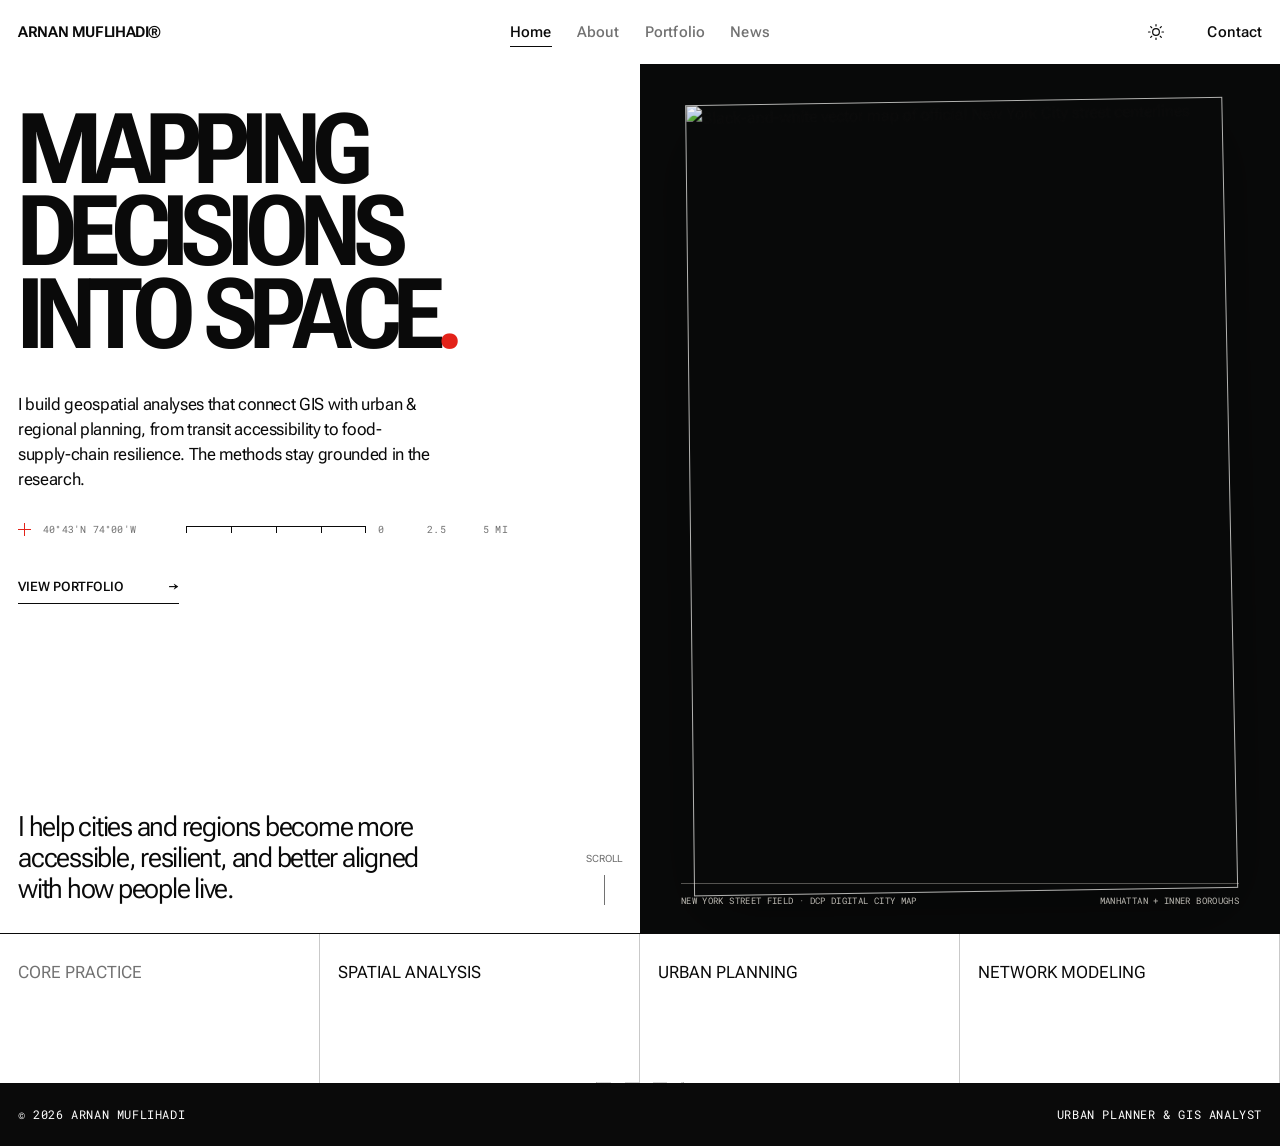
==== commit 7d903ee3: "Add News section: daily-updated news dashboard + nav link Adds news.html (curated & fact-checked int" ====
--- a/index.html
+++ b/index.html
@@ -36,6 +36,7 @@
     <a href="index.html" aria-current="page">Home</a>
     <a href="about.html">About</a>
     <a href="portfolio.html">Portfolio</a>
+    <a href="news.html">News</a>
     <a href="contact.html">Contact</a>
     <button class="theme-toggle" data-theme-toggle aria-label="Toggle theme">
       <svg class="sun" viewBox="0 0 24 24" fill="none" stroke="currentColor" stroke-width="1.6"><circle cx="12" cy="12" r="4.5"/><path d="M12 2v2M12 20v2M2 12h2M20 12h2M4.9 4.9l1.4 1.4M17.7 17.7l1.4 1.4M19.1 4.9l-1.4 1.4M6.3 17.7l-1.4 1.4" stroke-linecap="round"/></svg>
